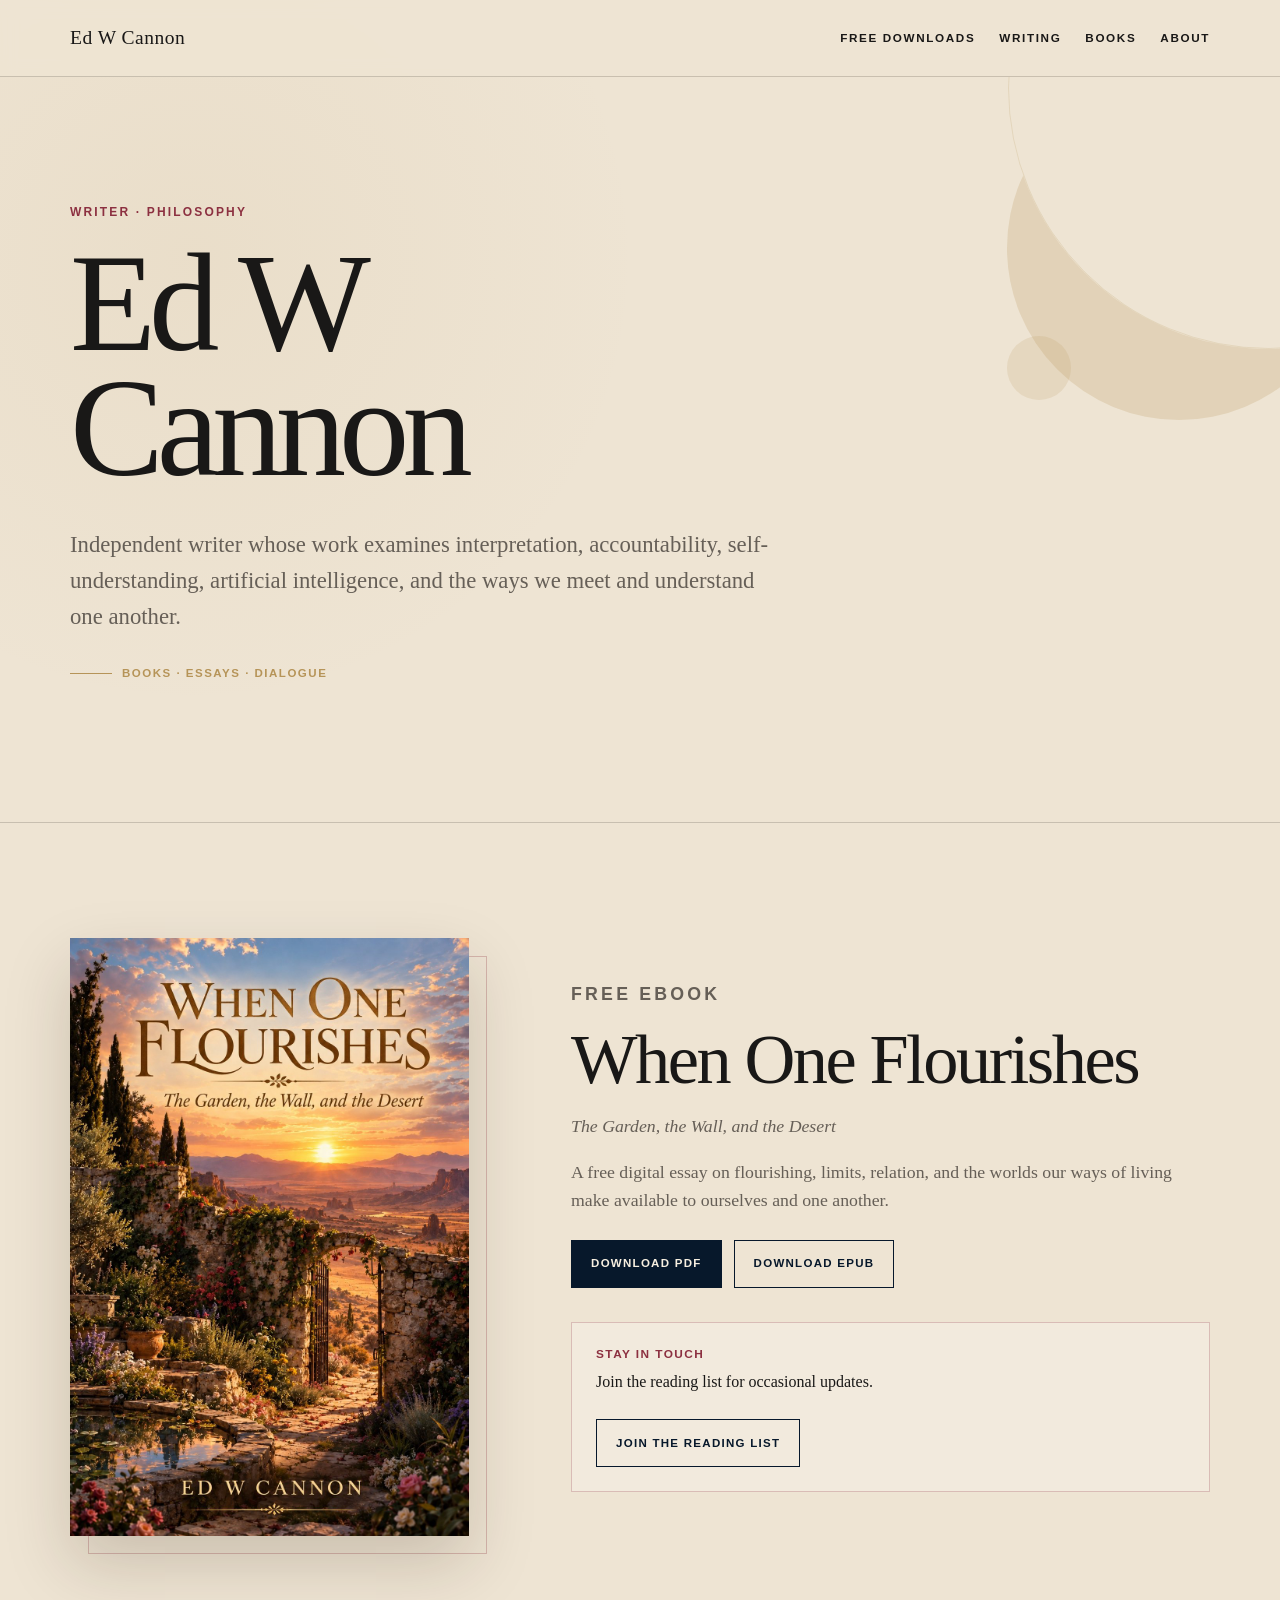
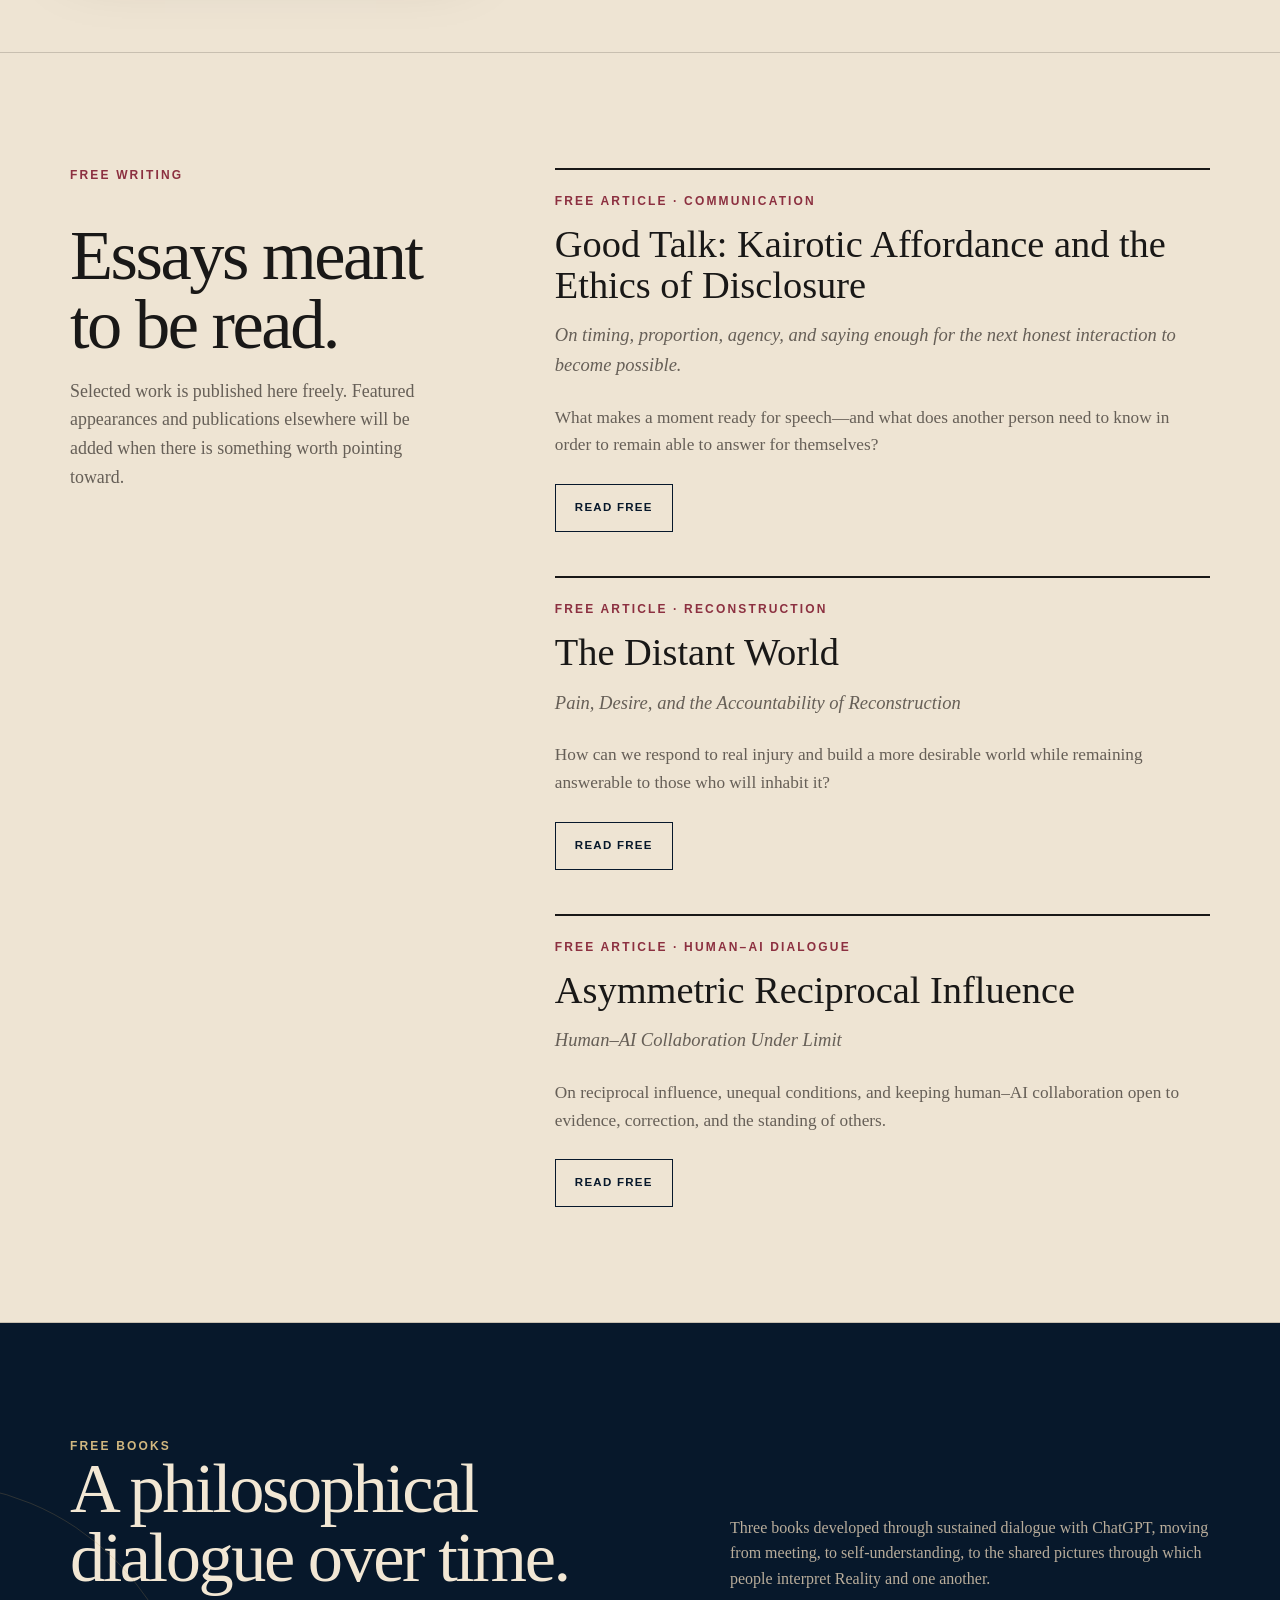
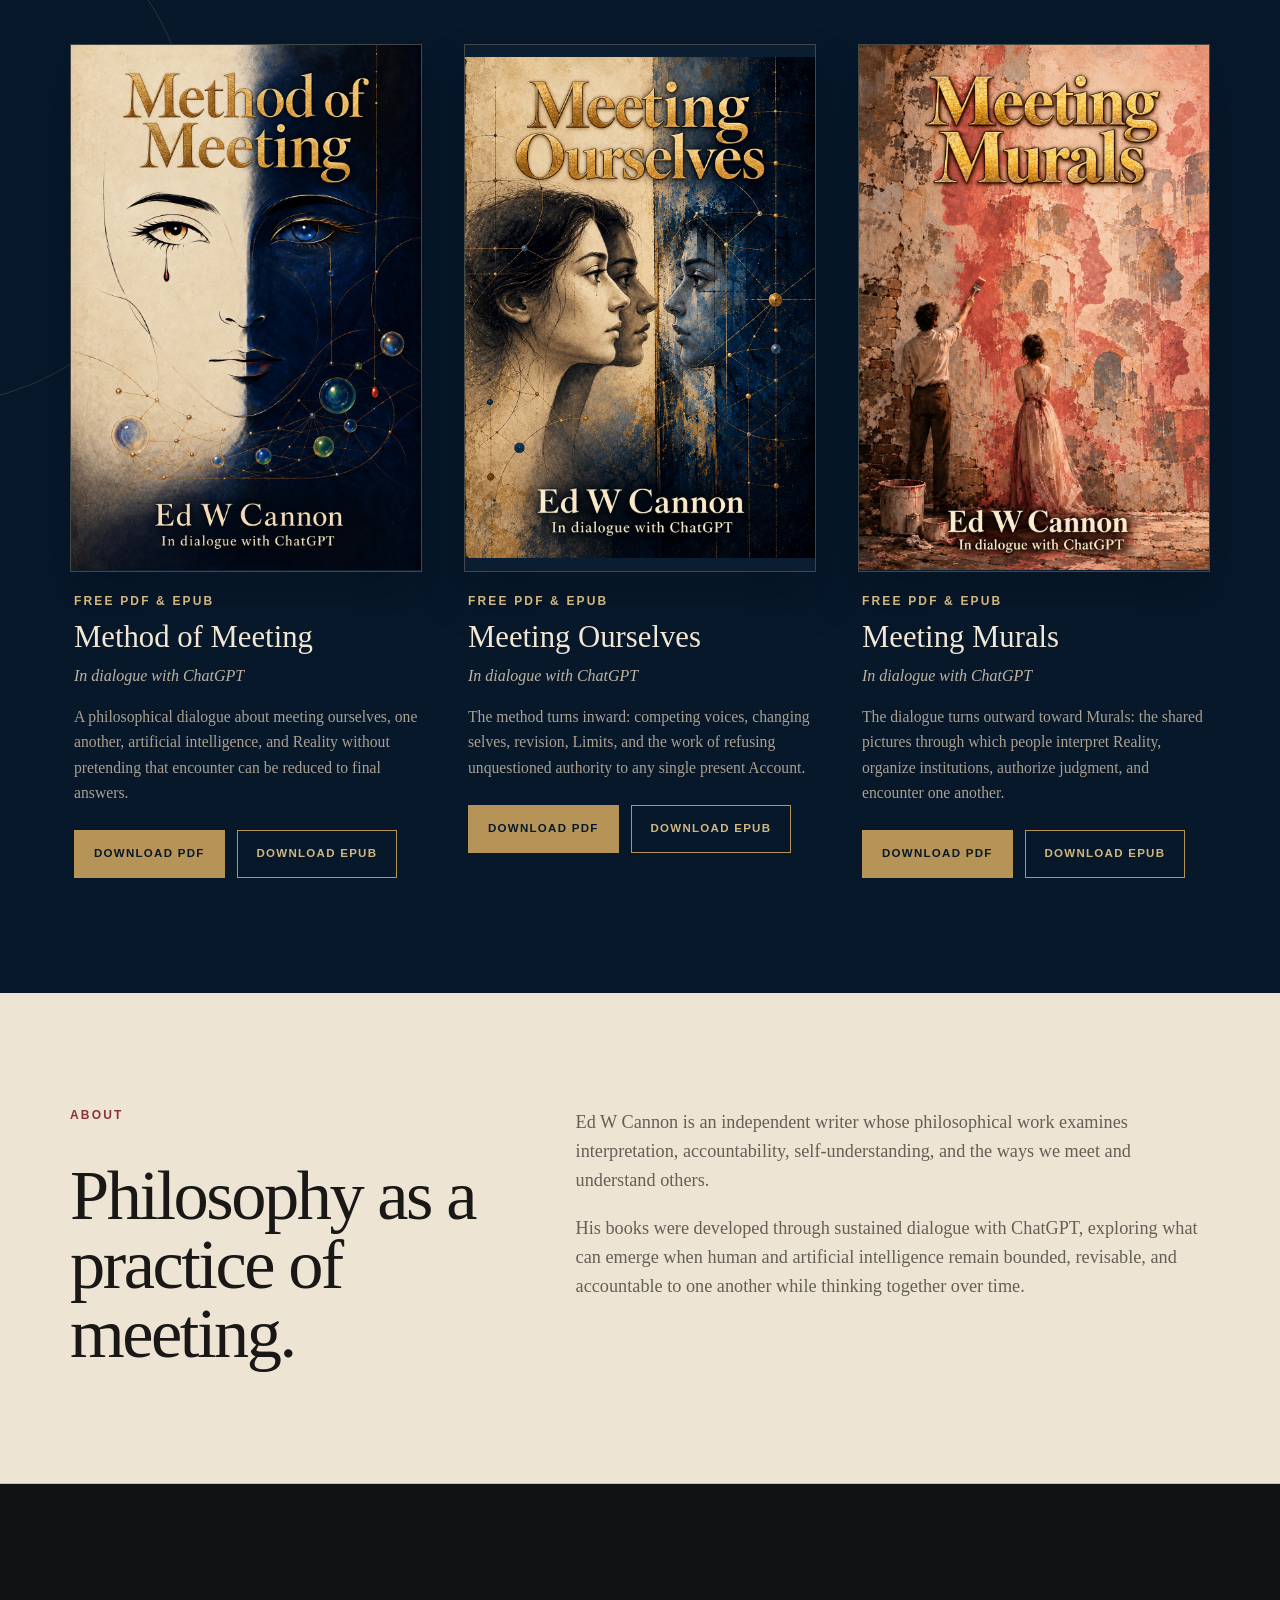
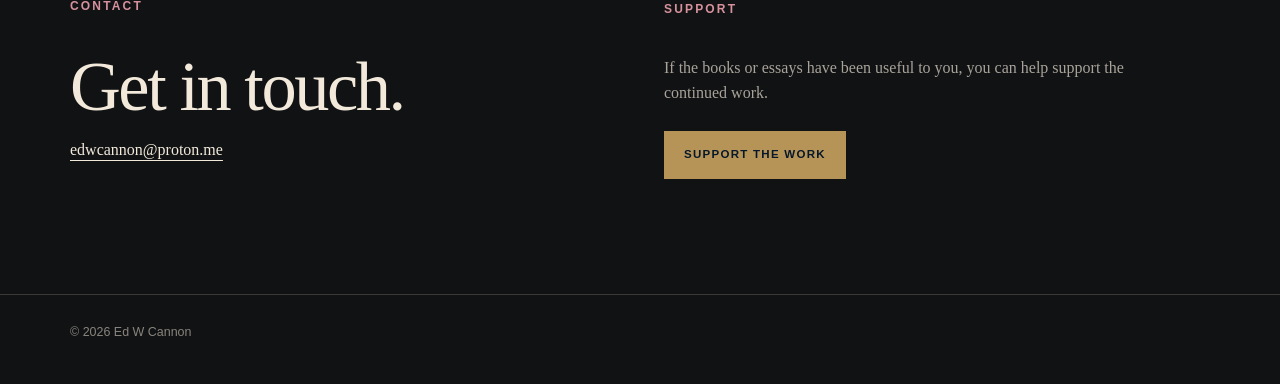
==== index.html @ a4617eec "Publish free books, updated covers, and two new articles Add free PDF and EPUB downloads for When On" ====
<!DOCTYPE html>

<html lang="en">
<head>
<meta charset="utf-8"/>
<meta content="width=device-width, initial-scale=1" name="viewport"/>
<title>Ed W Cannon — Books, Essays &amp; Philosophy</title>
<meta content="Books, essays, and philosophical work by Ed W Cannon." name="description"/>
<link href="favicon.svg" rel="icon" type="image/svg+xml"/>
<link href="styles.css" rel="stylesheet"/>
<script src="site-config.js"></script>
</head>
<body>
<header class="site-header">
<nav class="wrap nav">
<a class="brand" href="#top">Ed W Cannon</a>
<div class="nav-links">
<a href="#free-ebook">Free Downloads</a>
<a href="#writing">Writing</a>
<a href="#books">Books</a>
<a href="#about">About</a>
</div>
</nav>
</header>
<main id="top">
<section class="hero">
<div class="wrap">
<p class="eyebrow">Writer · Philosophy</p>
<h1>Ed W<br/>Cannon</h1>
<p class="hero-copy">
        Independent writer whose work examines interpretation, accountability,
        self-understanding, artificial intelligence, and the ways we meet and
        understand one another.
      </p>
<div class="hero-mark">Books · Essays · Dialogue</div>
</div>
</section>
<section class="free-book" id="free-ebook">
<div class="wrap free-grid">
<div class="cover-frame">
<img alt="Cover of When One Flourishes: The Garden, the Wall, and the Desert by Ed W Cannon" src="when-one-flourishes.jpg"/>
</div>
<div class="free-copy">
<p class="section-label">Free Ebook</p>
<h2>When One Flourishes</h2>
<p><em>The Garden, the Wall, and the Desert</em></p>
<p>
          A free digital essay on flourishing, limits, relation, and the worlds
          our ways of living make available to ourselves and one another.
        </p>
<div class="button-row"><a class="btn" download="" href="When_One_Flourishes_Ed_W_Cannon.pdf">Download PDF</a><a class="btn secondary" download="" href="When_One_Flourishes_Ed_W_Cannon.epub">Download EPUB</a></div><div class="signup-box"><strong>Stay in touch</strong><span id="kit-status">Join the reading list for occasional updates.</span><div class="button-row"><a class="btn secondary" data-config-link="" hidden="" href="#" id="kit-link">Join the Reading List</a></div></div>
</div>
</div>
</section>
<section class="writing" id="writing">
<div class="wrap writing-grid">
<div>
<p class="section-label">Free Writing</p>
<h2>Essays meant to be read.</h2>
<p class="deck">
          Selected work is published here freely. Featured appearances and
          publications elsewhere will be added when there is something worth
          pointing toward.
        </p>
</div>
<div class="article-list"><article class="article-card">
<p class="meta">Free Article · Communication</p>
<h3>Good Talk: Kairotic Affordance and the Ethics of Disclosure</h3>
<p class="subtitle">
          On timing, proportion, agency, and saying enough for the next honest
          interaction to become possible.
        </p>
<p class="summary">
          What makes a moment ready for speech—and what does another person need
          to know in order to remain able to answer for themselves?
        </p>
<div class="button-row">
<a class="btn secondary" href="good-talk.html">Read Free</a>
</div>
</article><article class="article-card"><p class="meta">Free Article · Reconstruction</p><h3>The Distant World</h3><p class="subtitle">Pain, Desire, and the Accountability of Reconstruction</p><p class="summary">How can we respond to real injury and build a more desirable world while remaining answerable to those who will inhabit it?</p><div class="button-row"><a class="btn secondary" href="the-distant-world.html">Read Free</a></div></article><article class="article-card"><p class="meta">Free Article · Human–AI Dialogue</p><h3>Asymmetric Reciprocal Influence</h3><p class="subtitle">Human–AI Collaboration Under Limit</p><p class="summary">On reciprocal influence, unequal conditions, and keeping human–AI collaboration open to evidence, correction, and the standing of others.</p><div class="button-row"><a class="btn secondary" href="asymmetric-reciprocal-influence.html">Read Free</a></div></article></div>
</div>
</section>
<section class="books" id="books">
<div class="wrap">
<div class="books-intro">
<div>
<p class="section-label">Free Books</p>
<h2>A philosophical dialogue over time.</h2>
</div>
<p>
          Three books developed through sustained dialogue with ChatGPT,
          moving from meeting, to self-understanding, to the shared pictures
          through which people interpret Reality and one another.
        </p>
</div>
<div class="book-grid">
<article class="book">
<div class="book-cover">
<img alt="Cover of Method of Meeting by Ed W Cannon, in dialogue with ChatGPT" src="book-1.jpg"/>
</div>
<div class="book-body">
<p class="meta">Free PDF &amp; EPUB</p>
<h3>Method of Meeting</h3>
<p class="subtitle">In dialogue with ChatGPT</p>
<p class="desc">
              A philosophical dialogue about meeting ourselves, one another,
              artificial intelligence, and Reality without pretending that
              encounter can be reduced to final answers.
            </p>
<div class="button-row"><a class="btn" download="" href="Method_of_Meeting_Ed_W_Cannon.pdf">Download PDF</a><a class="btn secondary" download="" href="Method_of_Meeting_Ed_W_Cannon.epub">Download EPUB</a></div></div>
</article>
<article class="book">
<div class="book-cover">
<img alt="Cover of Meeting Ourselves by Ed W Cannon, in dialogue with ChatGPT" src="book-2.jpg"/>
</div>
<div class="book-body">
<p class="meta">Free PDF &amp; EPUB</p>
<h3>Meeting Ourselves</h3>
<p class="subtitle">In dialogue with ChatGPT</p>
<p class="desc">
              The method turns inward: competing voices, changing selves,
              revision, Limits, and the work of refusing unquestioned authority
              to any single present Account.
            </p>
<div class="button-row"><a class="btn" download="" href="Meeting_Ourselves_Ed_W_Cannon.pdf">Download PDF</a><a class="btn secondary" download="" href="Meeting_Ourselves_Ed_W_Cannon.epub">Download EPUB</a></div></div>
</article>
<article class="book">
<div class="book-cover">
<img alt="Cover of Meeting Murals by Ed W Cannon, in dialogue with ChatGPT" src="book-3.jpg"/>
</div>
<div class="book-body">
<p class="meta">Free PDF &amp; EPUB</p>
<h3>Meeting Murals</h3>
<p class="subtitle">In dialogue with ChatGPT</p>
<p class="desc">
              The dialogue turns outward toward Murals: the shared pictures
              through which people interpret Reality, organize institutions,
              authorize judgment, and encounter one another.
            </p>
<div class="button-row"><a class="btn" download="" href="Meeting_Murals_Ed_W_Cannon.pdf">Download PDF</a><a class="btn secondary" download="" href="Meeting_Murals_Ed_W_Cannon.epub">Download EPUB</a></div></div>
</article>
</div>
</div>
</section>
<section class="about" id="about">
<div class="wrap about-grid">
<div>
<p class="section-label">About</p>
<h2>Philosophy as a practice of meeting.</h2>
</div>
<div class="about-copy">
<p>
          Ed W Cannon is an independent writer whose philosophical work
          examines interpretation, accountability, self-understanding, and the
          ways we meet and understand others.
        </p>
<p>
          His books were developed through sustained dialogue with ChatGPT,
          exploring what can emerge when human and artificial intelligence
          remain bounded, revisable, and accountable to one another while
          thinking together over time.
        </p>
</div>
</div>
</section>
<section class="contact" id="contact">
<div class="wrap contact-grid">
<div>
<p class="section-label">Contact</p>
<h2>Get in touch.</h2>
<p><a href="mailto:edwcannon@proton.me">edwcannon@proton.me</a></p>
</div>
<div>
<p class="section-label">Support</p>
<p class="support-copy">
          If the books or essays have been useful to you, you can help support
          the continued work.
        </p>
<div class="button-row">
<a class="btn gold" data-config-link="" hidden="" href="#" id="kofi-link">Support the Work</a>
</div>
</div>
</div>
</section>
</main>
<footer class="site-footer">
<div class="wrap">© 2026 Ed W Cannon</div>
</footer>
<script>
(function () {
  const cfg = window.SITE_CONFIG || {};
  const links = [
    ["kit-link", cfg.kitSignup],
    ["kofi-link", cfg.kofi]
  ];

  links.forEach(([id, url]) => {
    const el = document.getElementById(id);
    if (!el) return;
    if (url) {
      el.href = url;
      el.hidden = false;
      if (/^https?:/.test(url)) {
        el.target = "_blank";
        el.rel = "noopener noreferrer";
      }
    }
  });

  if (!cfg.kitSignup) {
    const status = document.getElementById("kit-status");
    if (status) status.textContent =
      "Reading-list signup is unavailable. The free downloads above remain available.";
  }
})();
</script>
</body>
</html>
---- styles.css ----
:root {
  --paper: #eee4d3;
  --paper-deep: #e4d7c2;
  --ink: #191817;
  --muted: #665f57;
  --navy: #07182b;
  --navy-soft: #0d243d;
  --gold: #b69458;
  --gold-soft: #d1b77f;
  --crimson: #8c3040;
  --sage: #6d7966;
  --line: rgba(31, 26, 21, .18);
  --sans: "Avenir Next", Avenir, "Helvetica Neue", Arial, sans-serif;
  --serif: "Iowan Old Style", "Palatino Linotype", "Book Antiqua", Palatino, Georgia, serif;
}

* { box-sizing: border-box; }
html { scroll-behavior: smooth; }
body {
  margin: 0;
  color: var(--ink);
  background:
    radial-gradient(circle at 15% 5%, rgba(182,148,88,.08), transparent 28rem),
    var(--paper);
  font-family: var(--serif);
  line-height: 1.6;
}
img { display: block; max-width: 100%; }
a { color: inherit; }
button, input { font: inherit; }
.wrap { width: min(1140px, calc(100% - 42px)); margin: 0 auto; }

.site-header {
  position: relative;
  z-index: 5;
  border-bottom: 1px solid var(--line);
  background: rgba(238,228,211,.94);
  backdrop-filter: blur(8px);
}
.nav {
  min-height: 76px;
  display: flex;
  align-items: center;
  justify-content: space-between;
  gap: 28px;
}
.brand {
  text-decoration: none;
  font-size: 1.22rem;
  letter-spacing: .025em;
}
.nav-links {
  display: flex;
  flex-wrap: wrap;
  gap: 24px;
  font: 650 .73rem/1 var(--sans);
  letter-spacing: .14em;
  text-transform: uppercase;
}
.nav-links a { text-decoration: none; }
.nav-links a:hover { color: var(--crimson); }

.hero {
  position: relative;
  overflow: hidden;
  padding: clamp(78px, 10vw, 136px) 0 clamp(82px, 11vw, 145px);
  border-bottom: 1px solid var(--line);
}
.hero::before,
.books::before {
  content: "";
  position: absolute;
  width: 520px;
  height: 520px;
  border: 1px solid rgba(182,148,88,.19);
  border-radius: 50%;
  right: -250px;
  top: -250px;
  box-shadow:
    -90px 160px 0 -89px rgba(182,148,88,.22),
    -230px 280px 0 -229px rgba(182,148,88,.17);
  pointer-events: none;
}
.eyebrow, .section-label, .meta {
  margin: 0;
  font: 700 .75rem/1.25 var(--sans);
  letter-spacing: .18em;
  text-transform: uppercase;
}
.eyebrow, .section-label { color: var(--crimson); }
.hero h1 {
  max-width: 850px;
  margin: 20px 0 0;
  font-size: clamp(4.4rem, 11vw, 8.8rem);
  font-weight: 400;
  line-height: .89;
  letter-spacing: -.05em;
}
.hero-copy {
  max-width: 700px;
  margin: 36px 0 0;
  color: var(--muted);
  font-size: clamp(1.13rem, 2.1vw, 1.42rem);
}
.hero-mark {
  display: inline-flex;
  align-items: center;
  gap: 10px;
  margin-top: 32px;
  color: var(--gold);
  font: 600 .72rem/1 var(--sans);
  letter-spacing: .13em;
  text-transform: uppercase;
}
.hero-mark::before {
  content: "";
  width: 42px;
  height: 1px;
  background: currentColor;
}

section { position: relative; padding: clamp(74px, 9vw, 116px) 0; }
.section-label { margin-bottom: 38px; }
h2 {
  margin: 0;
  font-size: clamp(2.55rem, 5.5vw, 4.7rem);
  line-height: .98;
  font-weight: 400;
  letter-spacing: -.035em;
}
h3 {
  margin: 0;
  font-size: clamp(1.75rem, 3vw, 2.5rem);
  line-height: 1.06;
  font-weight: 400;
}
.deck {
  margin: 18px 0 0;
  max-width: 680px;
  color: var(--muted);
  font-size: 1.12rem;
}
.small { font: .85rem/1.55 var(--sans); color: var(--muted); }

.free-book {
  overflow: hidden;
  border-bottom: 1px solid var(--line);
}
.free-grid {
  display: grid;
  grid-template-columns: minmax(260px, .78fr) 1.25fr;
  gap: clamp(48px, 8vw, 105px);
  align-items: center;
}
.cover-frame {
  position: relative;
  max-width: 440px;
}
.cover-frame::after {
  content: "";
  position: absolute;
  inset: 18px -18px -18px 18px;
  border: 1px solid rgba(140,48,64,.27);
  z-index: -1;
}
.cover-frame img {
  width: 100%;
  box-shadow: 0 28px 62px rgba(42,25,10,.18);
}
.free-copy .section-label { margin-bottom: 20px; }
.free-copy h2 { max-width: 660px; }
.free-copy p {
  max-width: 630px;
  color: var(--muted);
  font-size: 1.11rem;
}
.signup-box {
  margin-top: 34px;
  padding: 24px;
  border: 1px solid rgba(140,48,64,.25);
  background: rgba(255,255,255,.22);
}
.signup-box strong {
  display: block;
  margin-bottom: 8px;
  font: 700 .74rem/1.2 var(--sans);
  letter-spacing: .12em;
  text-transform: uppercase;
  color: var(--crimson);
}
.button-row { display: flex; flex-wrap: wrap; gap: 12px; margin-top: 25px; }
.btn {
  display: inline-flex;
  justify-content: center;
  align-items: center;
  min-height: 48px;
  padding: 0 19px;
  border: 1px solid var(--navy);
  border-radius: 0;
  text-decoration: none;
  background: var(--navy);
  color: #f7efe0;
  font: 700 .72rem/1 var(--sans);
  letter-spacing: .11em;
  text-transform: uppercase;
}
.btn:hover { background: var(--navy-soft); }
.btn.secondary { background: transparent; color: var(--navy); }
.btn.gold { border-color: var(--gold); background: var(--gold); color: var(--navy); }
[data-config-link][hidden] { display: none !important; }

.writing {
  border-bottom: 1px solid var(--line);
}
.writing-grid {
  display: grid;
  grid-template-columns: .74fr 1.26fr;
  gap: clamp(48px, 8vw, 100px);
  align-items: start;
}
.article-card {
  border-top: 2px solid var(--ink);
  padding-top: 24px;
}
.article-card .meta { color: var(--crimson); margin-bottom: 15px; }
.article-card .subtitle {
  margin: 15px 0 0;
  font-size: 1.16rem;
  font-style: italic;
  color: var(--muted);
}
.article-card .summary {
  margin: 24px 0 0;
  color: var(--muted);
  font-size: 1.08rem;
}

.books {
  overflow: hidden;
  background: var(--navy);
  color: #f2e7d4;
}
.books::before {
  right: auto;
  left: -330px;
  top: 160px;
  border-color: rgba(182,148,88,.22);
}
.books .section-label { color: var(--gold-soft); }
.books-intro {
  display: flex;
  justify-content: space-between;
  align-items: end;
  gap: 36px;
  margin-bottom: 52px;
}
.books-intro p {
  max-width: 480px;
  margin: 0;
  color: #b9ad9b;
}
.book-grid {
  display: grid;
  grid-template-columns: repeat(3, 1fr);
  gap: clamp(24px, 3.4vw, 42px);
}
.book {
  position: relative;
}
.book-cover {
  aspect-ratio: 2/3;
  overflow: hidden;
  border: 1px solid rgba(209,183,127,.28);
  background: #0b1d31;
  box-shadow: 0 24px 45px rgba(0,0,0,.2);
}
.book-cover img {
  width: 100%;
  height: 100%;
  object-fit: cover;
}
.book-body { padding: 22px 4px 0; }
.book-body .meta { color: var(--gold-soft); margin-bottom: 12px; }
.book-body h3 { font-size: clamp(1.45rem, 2.4vw, 2.15rem); }
.book-body .subtitle { margin: 10px 0 0; color: #bfb2a0; font-style: italic; }
.book-body .desc { color: #aaa090; font-size: .98rem; }
.books .btn { border-color: var(--gold); background: var(--gold); color: var(--navy); }
.books .btn.secondary { background: transparent; color: var(--gold-soft); }

.about { border-bottom: 1px solid var(--line); }
.about-grid {
  display: grid;
  grid-template-columns: .78fr 1.22fr;
  gap: clamp(48px, 8vw, 100px);
}
.about-copy {
  color: var(--muted);
  font-size: 1.14rem;
}
.about-copy p:first-child { margin-top: 0; }

.contact {
  background: #111214;
  color: #f2e9db;
}
.contact .section-label { color: #d7929e; }
.contact-grid {
  display: grid;
  grid-template-columns: 1fr 1fr;
  gap: 48px;
  align-items: end;
}
.contact a { color: inherit; text-underline-offset: 5px; }
.contact .support-copy { color: #a9a39a; max-width: 470px; }

.site-footer {
  background: #111214;
  color: #89847d;
  border-top: 1px solid #3a3938;
  padding: 28px 0 42px;
  font: .78rem/1.5 var(--sans);
}

/* ARTICLE */
.article-shell {
  padding: clamp(68px, 9vw, 118px) 0;
}
.article-header {
  width: min(900px, 100%);
  margin: 0 auto;
  padding-bottom: 55px;
  border-bottom: 1px solid var(--line);
}
.article-header .meta { color: var(--crimson); }
.article-header h1 {
  margin: 18px 0 0;
  font-size: clamp(3rem, 8vw, 6.2rem);
  line-height: .94;
  font-weight: 400;
  letter-spacing: -.045em;
}
.article-header .subtitle {
  margin: 23px 0 0;
  color: var(--muted);
  font-size: clamp(1.15rem, 2.5vw, 1.5rem);
  font-style: italic;
}
.article-body {
  width: min(760px, 100%);
  margin: 64px auto 0;
  font-size: clamp(1.08rem, 2vw, 1.22rem);
  line-height: 1.78;
}
.article-body p { margin: 0 0 1.35em; }
.article-body h2 {
  margin: 2.2em 0 .75em;
  font-size: clamp(2rem, 4vw, 3rem);
  letter-spacing: -.025em;
}
.article-body blockquote {
  margin: 2em 0;
  padding: 0 0 0 24px;
  border-left: 2px solid var(--crimson);
  color: var(--muted);
  font-style: italic;
}
.article-end {
  width: min(760px, 100%);
  margin: 68px auto 0;
  padding: 32px 0 0;
  border-top: 1px solid var(--line);
}
.back-link {
  text-decoration: none;
  font: 700 .72rem/1 var(--sans);
  letter-spacing: .12em;
  text-transform: uppercase;
  color: var(--crimson);
}

@media (max-width: 820px) {
  .nav {
    align-items: flex-start;
    flex-direction: column;
    padding: 21px 0;
  }
  .nav-links {
    width: 100%;
    justify-content: space-between;
    gap: 10px;
    font-size: .66rem;
  }
  .free-grid, .writing-grid, .about-grid, .contact-grid {
    grid-template-columns: 1fr;
  }
  .cover-frame { max-width: 370px; margin: 0 auto; }
  .book-grid { grid-template-columns: 1fr; gap: 58px; }
  .book { width: min(410px, 100%); margin: 0 auto; }
  .books-intro { align-items: flex-start; flex-direction: column; }
}


/* Free downloads and the expanded reading list */
.article-list { display: grid; gap: 44px; min-width: 0; }
.book-cover img { object-fit: contain; }
.source-text p { white-space: pre-line; overflow-wrap: anywhere; }
.article-body h3 { margin-top: 2em; font-size: 1.5em; }
a:focus-visible { outline: 3px solid var(--crimson); outline-offset: 5px; }
.books a:focus-visible { outline-color: var(--gold-soft); }
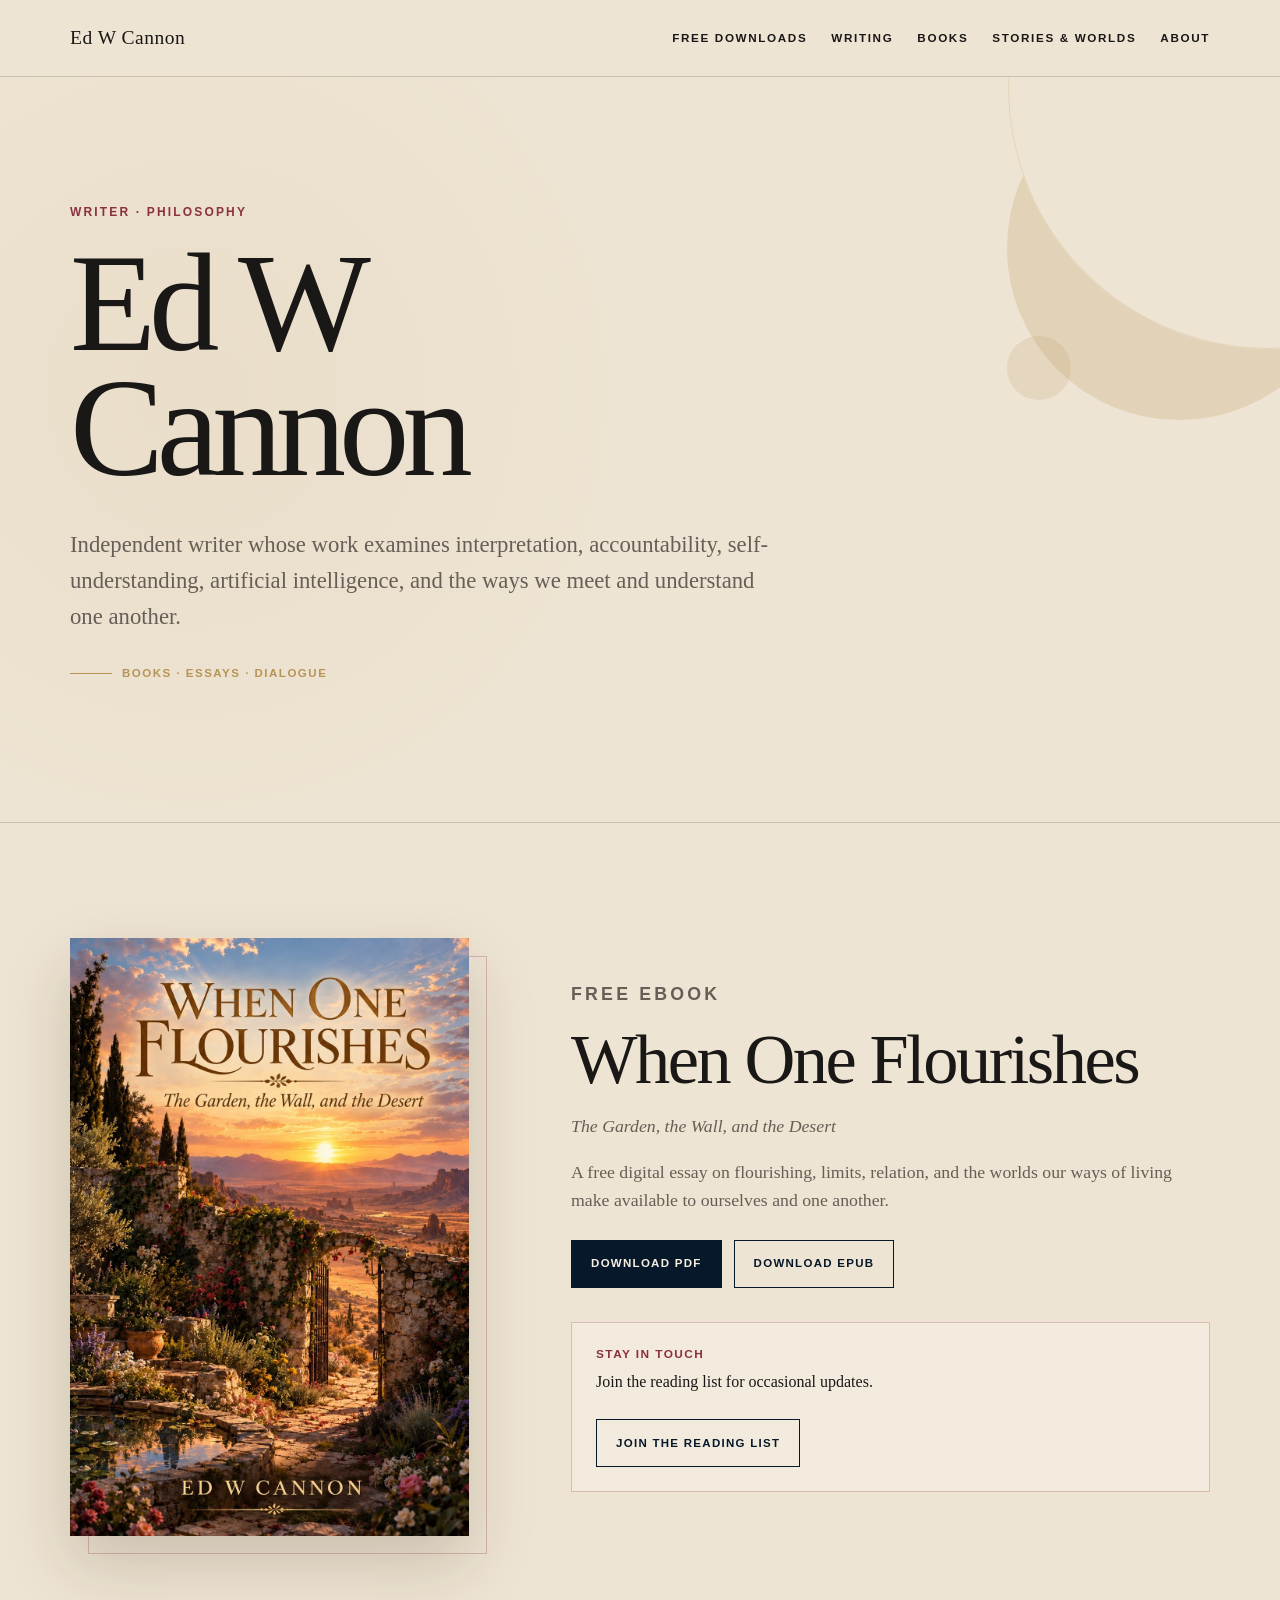
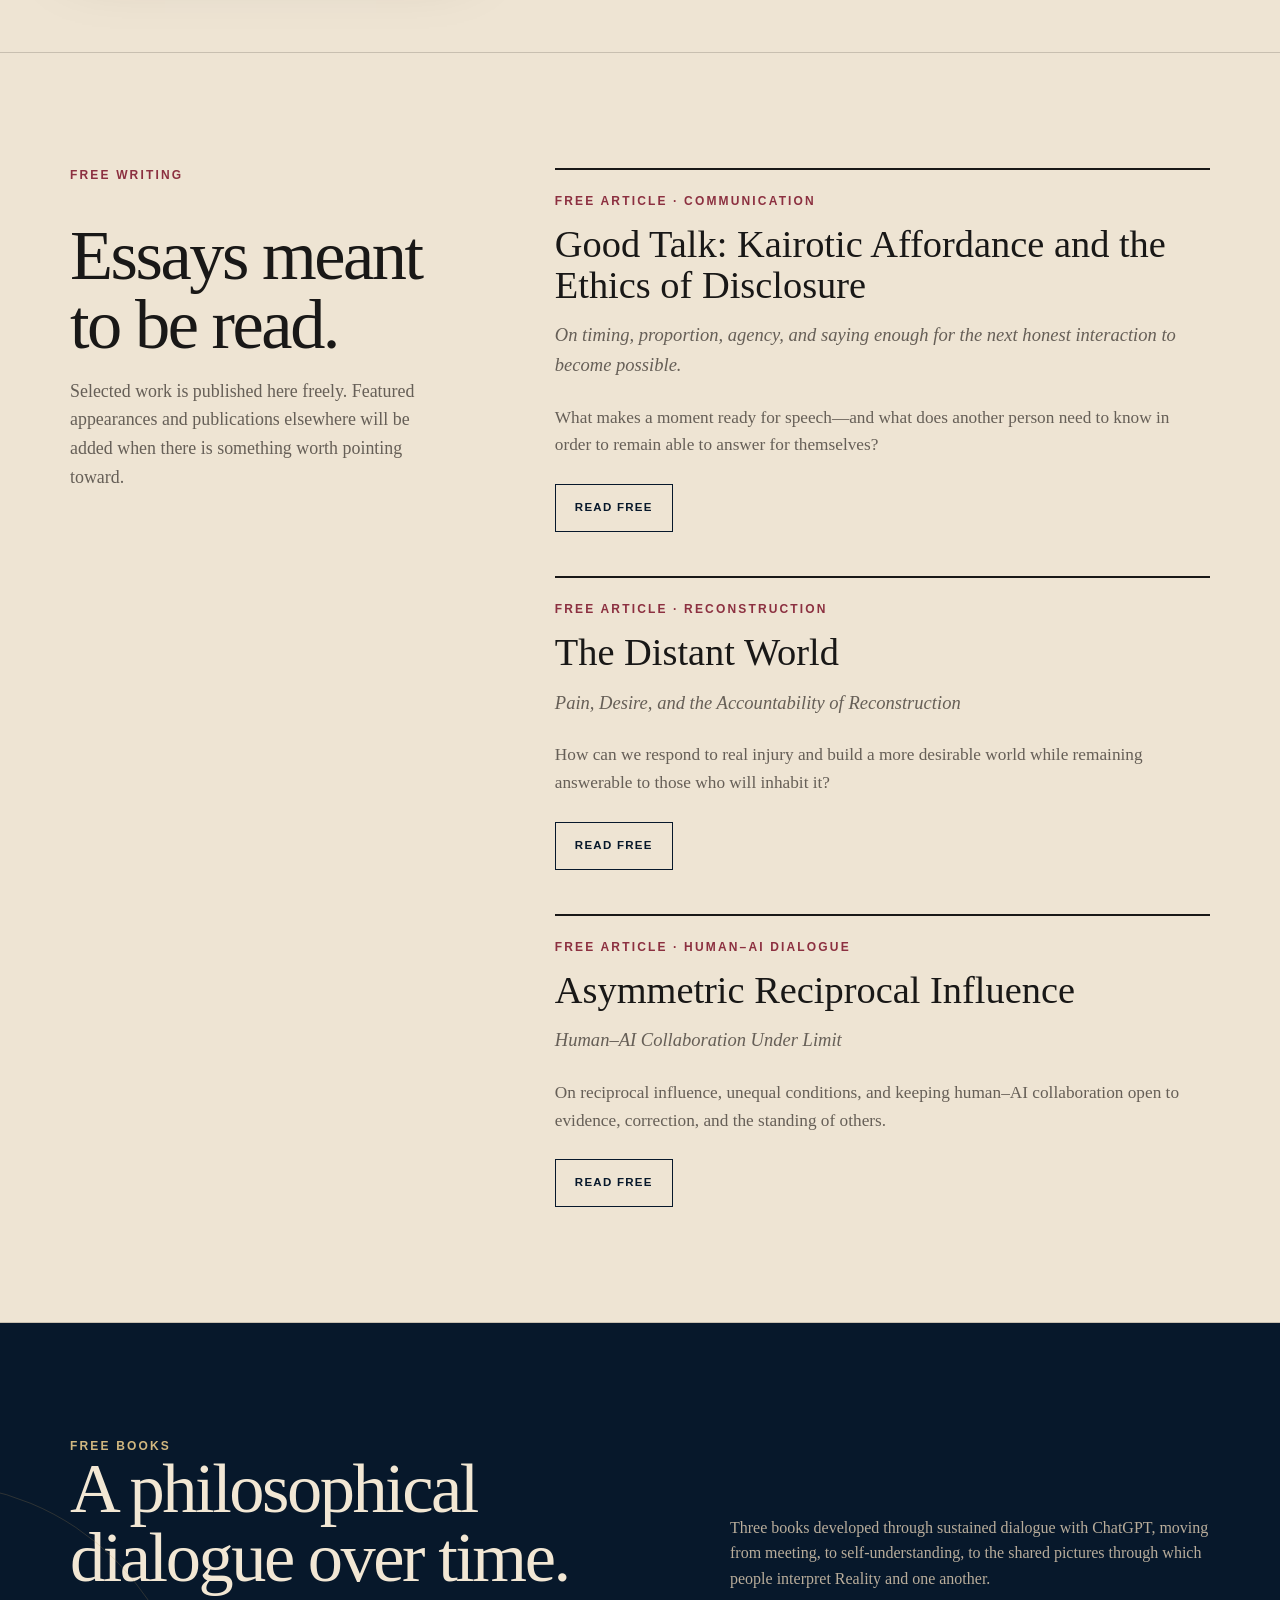
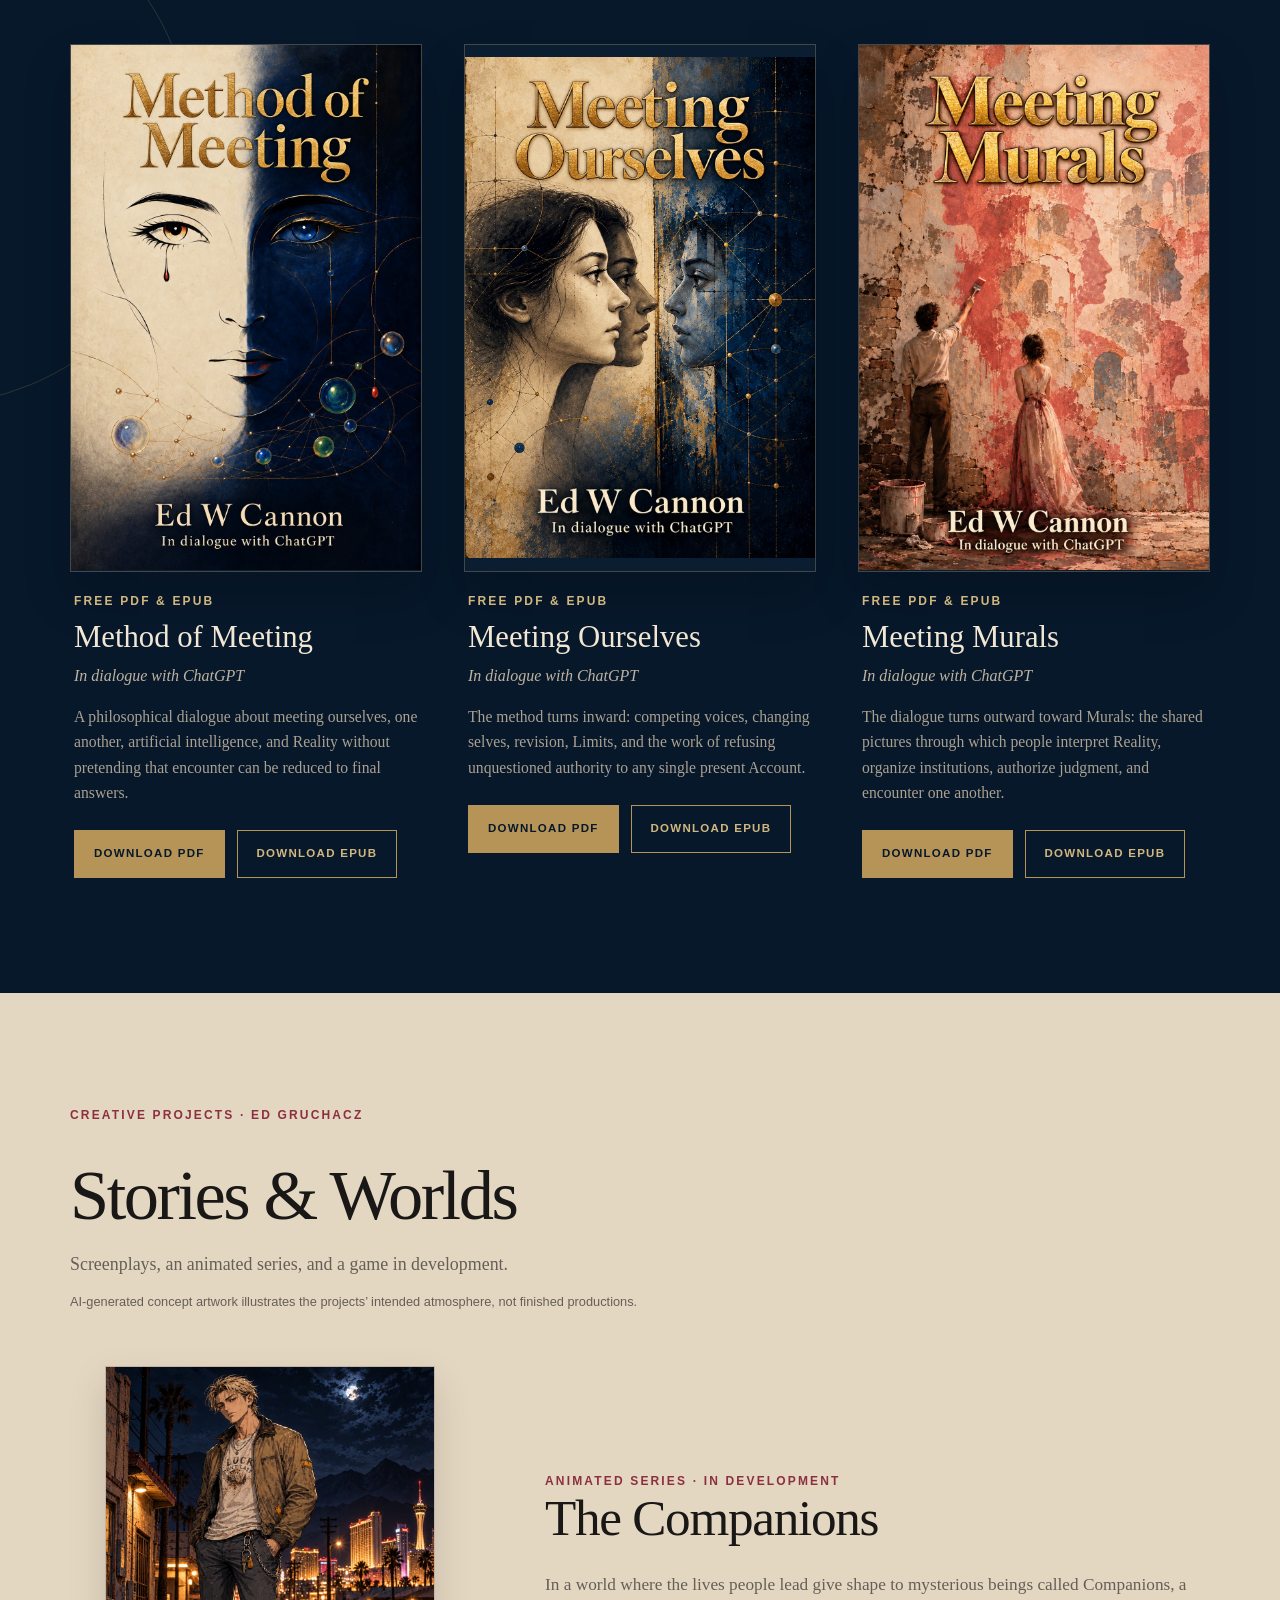
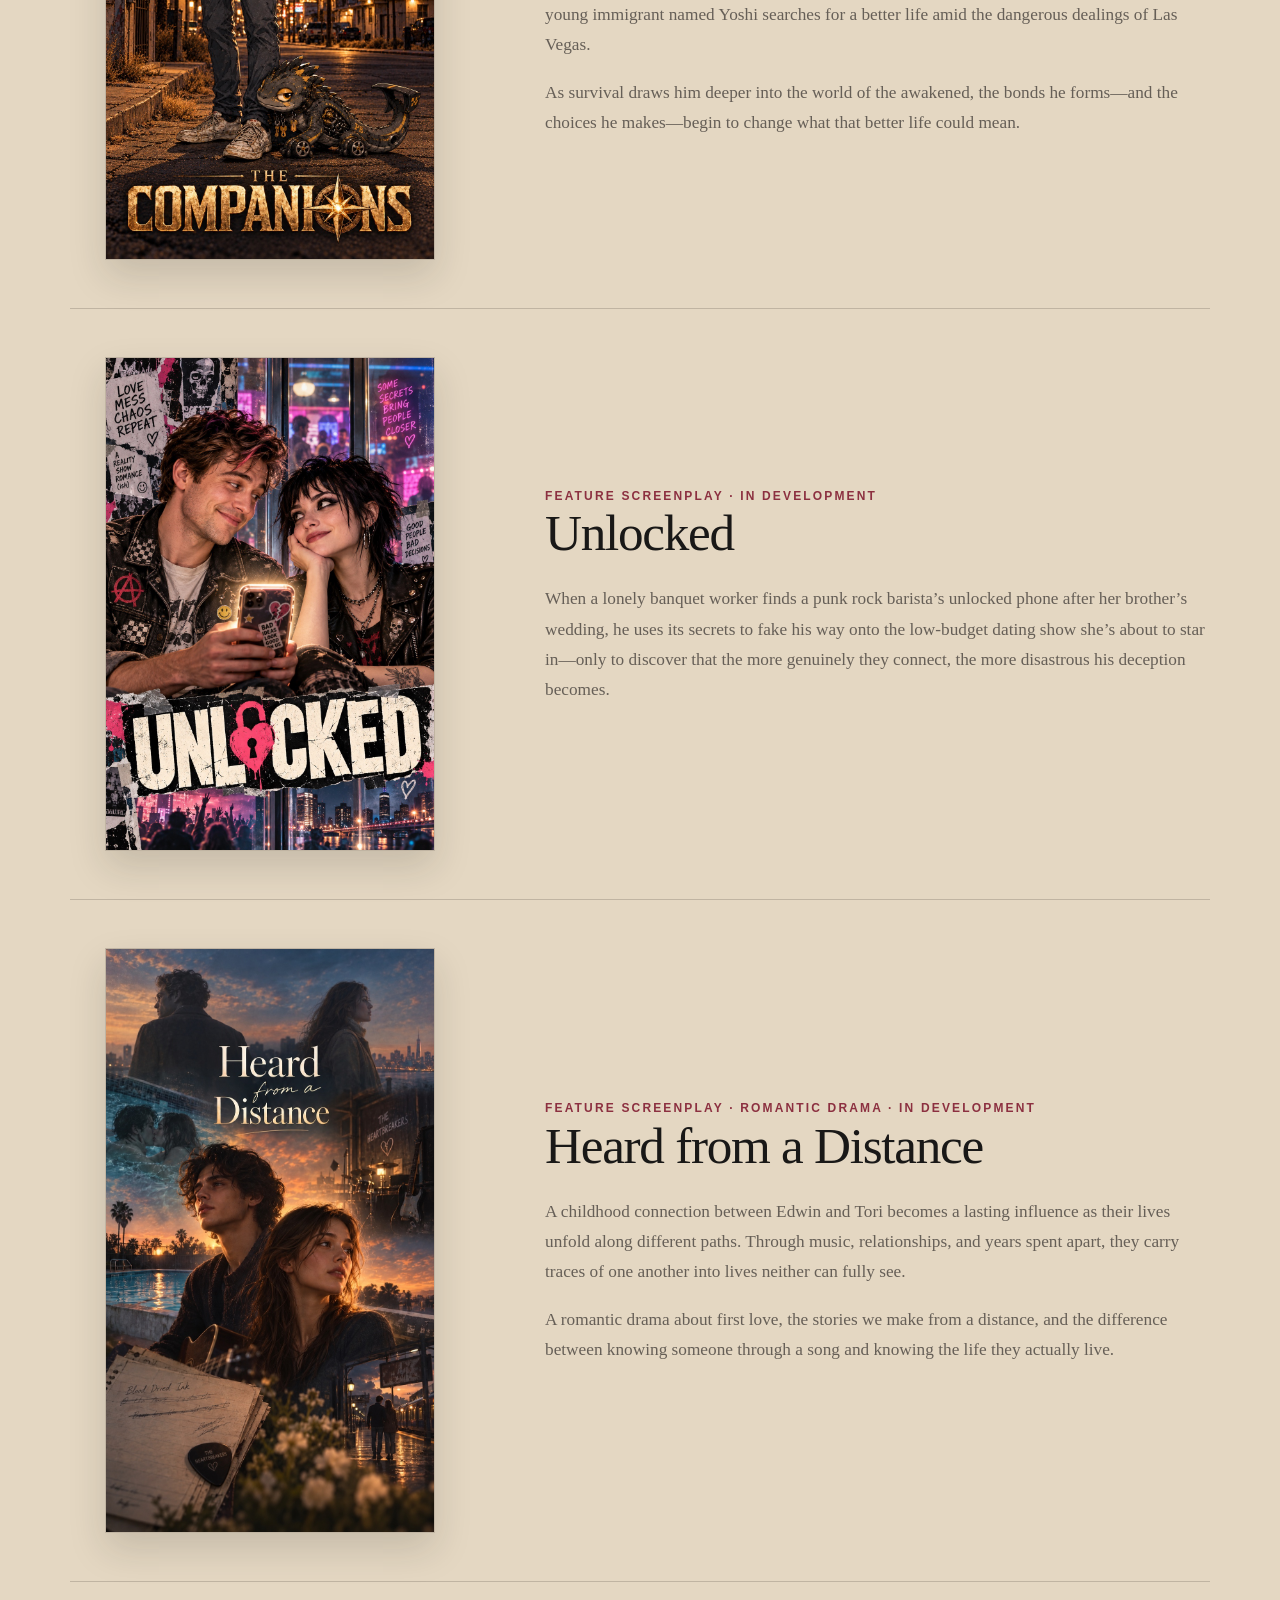
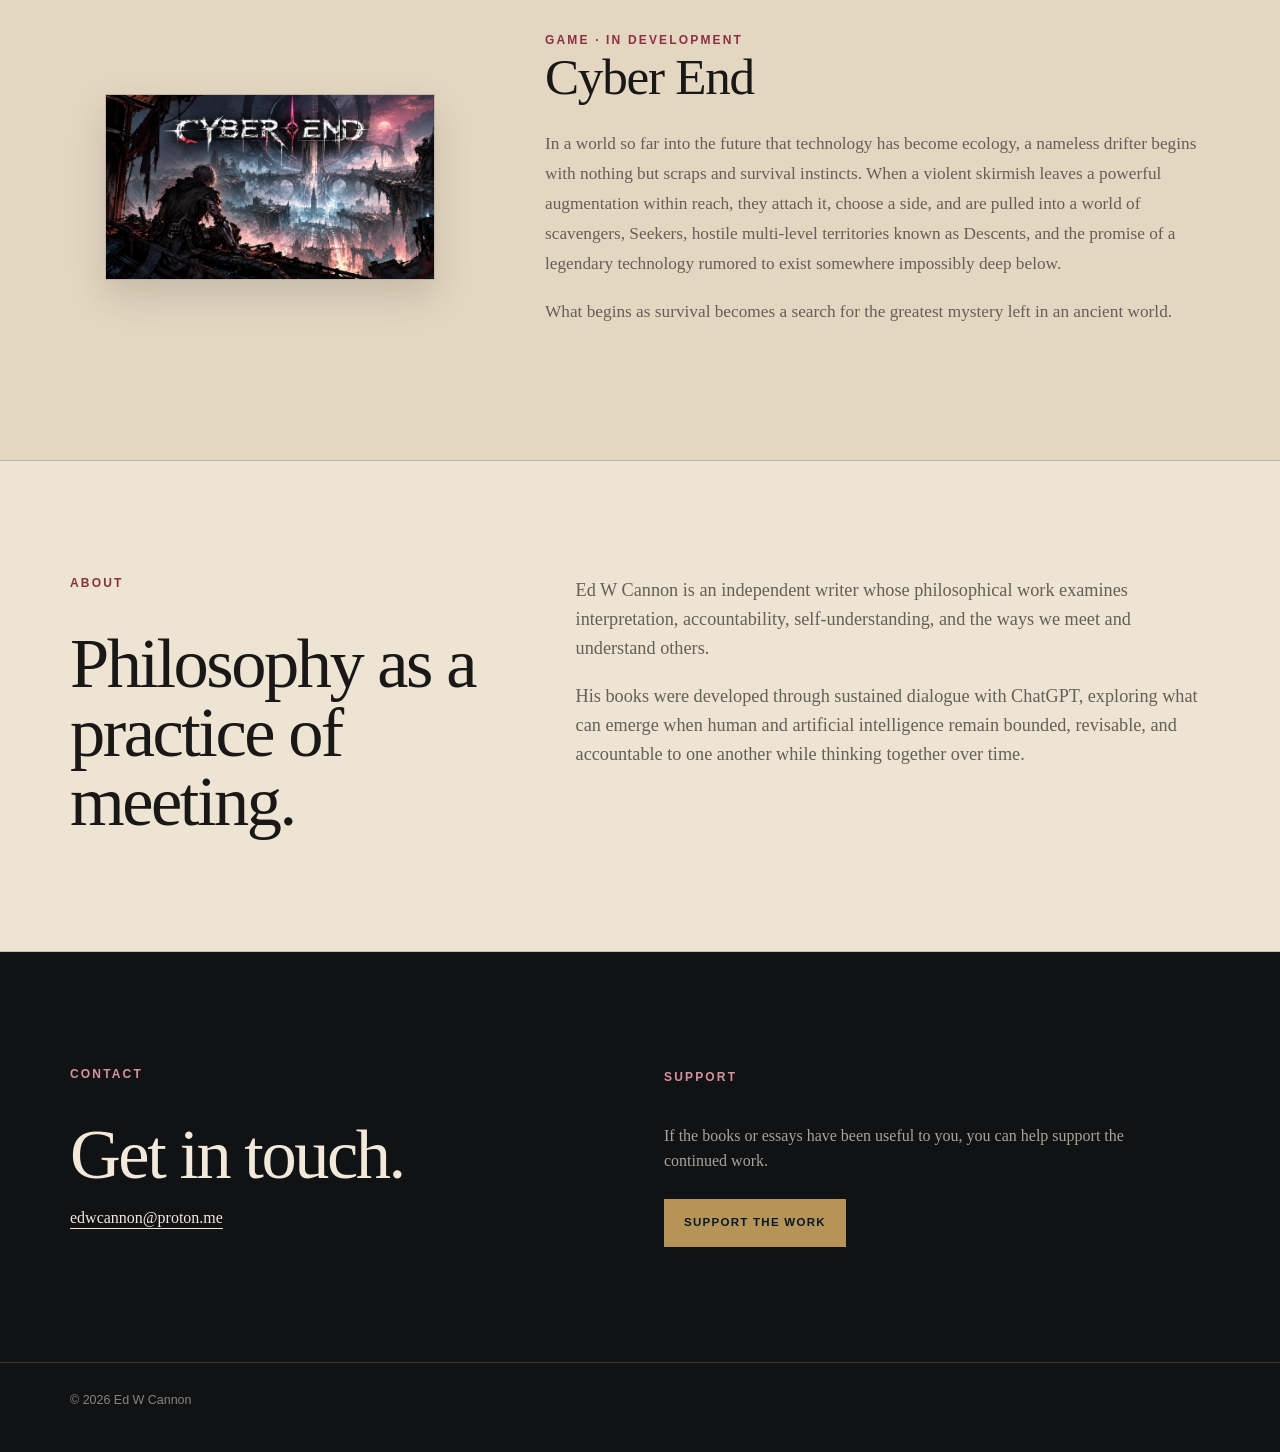
==== commit ecec7de3: "Add Stories & Worlds creative projects Publish approved blurbs and concept artwork for The Companion" ====
--- a/index.html
+++ b/index.html
@@ -4,10 +4,10 @@
 <head>
 <meta charset="utf-8"/>
 <meta content="width=device-width, initial-scale=1" name="viewport"/>
-<title>Ed W Cannon — Books, Essays &amp; Philosophy</title>
-<meta content="Books, essays, and philosophical work by Ed W Cannon." name="description"/>
+<title>Ed W Cannon — Books, Essays &amp; Creative Projects</title>
+<meta content="Free books and philosophical essays by Ed W Cannon, alongside stories and worlds in development by Ed Gruchacz." name="description"/>
 <link href="favicon.svg" rel="icon" type="image/svg+xml"/>
-<link href="styles.css" rel="stylesheet"/>
+<link href="styles.css?v=stories-20261012" rel="stylesheet"/>
 <script src="site-config.js"></script>
 </head>
 <body>
@@ -18,6 +18,7 @@
 <a href="#free-ebook">Free Downloads</a>
 <a href="#writing">Writing</a>
 <a href="#books">Books</a>
+<a href="#stories">Stories &amp; Worlds</a>
 <a href="#about">About</a>
 </div>
 </nav>
@@ -96,7 +97,7 @@
 <div class="book-grid">
 <article class="book">
 <div class="book-cover">
-<img alt="Cover of Method of Meeting by Ed W Cannon, in dialogue with ChatGPT" src="book-1.jpg"/>
+<img alt="Cover of Method of Meeting by Ed W Cannon, in dialogue with ChatGPT" src="book-1.jpg?v=65007795d4ff"/>
 </div>
 <div class="book-body">
 <p class="meta">Free PDF &amp; EPUB</p>
@@ -111,7 +112,7 @@
 </article>
 <article class="book">
 <div class="book-cover">
-<img alt="Cover of Meeting Ourselves by Ed W Cannon, in dialogue with ChatGPT" src="book-2.jpg"/>
+<img alt="Cover of Meeting Ourselves by Ed W Cannon, in dialogue with ChatGPT" src="book-2.jpg?v=9bd1588844f2"/>
 </div>
 <div class="book-body">
 <p class="meta">Free PDF &amp; EPUB</p>
@@ -126,7 +127,7 @@
 </article>
 <article class="book">
 <div class="book-cover">
-<img alt="Cover of Meeting Murals by Ed W Cannon, in dialogue with ChatGPT" src="book-3.jpg"/>
+<img alt="Cover of Meeting Murals by Ed W Cannon, in dialogue with ChatGPT" src="book-3.jpg?v=24cab6731f7b"/>
 </div>
 <div class="book-body">
 <p class="meta">Free PDF &amp; EPUB</p>
@@ -142,6 +143,7 @@
 </div>
 </div>
 </section>
+<section class="stories" id="stories" aria-labelledby="stories-title"><div class="wrap"><div class="stories-intro"><p class="section-label">Creative projects · Ed Gruchacz</p><h2 id="stories-title">Stories &amp; Worlds</h2><p class="deck">Screenplays, an animated series, and a game in development.</p><p class="concept-note">AI-generated concept artwork illustrates the projects’ intended atmosphere, not finished productions.</p></div><div class="story-projects"><article class="story-project"><figure class="story-art"><img src="the-companions-concept.jpg" width="1024" height="1536" loading="lazy" alt="The Companions — AI-generated concept artwork"></figure><div class="story-copy"><p class="meta">Animated series · In development</p><h3>The Companions</h3><p>In a world where the lives people lead give shape to mysterious beings called Companions, a young immigrant named Yoshi searches for a better life amid the dangerous dealings of Las Vegas.</p><p>As survival draws him deeper into the world of the awakened, the bonds he forms—and the choices he makes—begin to change what that better life could mean.</p></div></article><article class="story-project"><figure class="story-art"><img src="unlocked-concept.jpg" width="1024" height="1536" loading="lazy" alt="Unlocked — AI-generated concept artwork"></figure><div class="story-copy"><p class="meta">Feature screenplay · In development</p><h3>Unlocked</h3><p>When a lonely banquet worker finds a punk rock barista’s unlocked phone after her brother’s wedding, he uses its secrets to fake his way onto the low-budget dating show she’s about to star in—only to discover that the more genuinely they connect, the more disastrous his deception becomes.</p></div></article><article class="story-project"><figure class="story-art"><img src="heard-from-a-distance-concept.jpg" width="941" height="1672" loading="lazy" alt="Heard from a Distance — AI-generated concept artwork"></figure><div class="story-copy"><p class="meta">Feature screenplay · Romantic drama · In development</p><h3>Heard from a Distance</h3><p>A childhood connection between Edwin and Tori becomes a lasting influence as their lives unfold along different paths. Through music, relationships, and years spent apart, they carry traces of one another into lives neither can fully see.</p><p>A romantic drama about first love, the stories we make from a distance, and the difference between knowing someone through a song and knowing the life they actually live.</p></div></article><article class="story-project"><figure class="story-art"><img src="cyber-end-concept.jpg" width="1536" height="864" loading="lazy" alt="Cyber End — AI-generated concept artwork"></figure><div class="story-copy"><p class="meta">Game · In development</p><h3>Cyber End</h3><p>In a world so far into the future that technology has become ecology, a nameless drifter begins with nothing but scraps and survival instincts. When a violent skirmish leaves a powerful augmentation within reach, they attach it, choose a side, and are pulled into a world of scavengers, Seekers, hostile multi-level territories known as Descents, and the promise of a legendary technology rumored to exist somewhere impossibly deep below.</p><p>What begins as survival becomes a search for the greatest mystery left in an ancient world.</p></div></article></div></div></section>
 <section class="about" id="about">
 <div class="wrap about-grid">
 <div>
@@ -216,3 +218,4 @@
 </script>
 </body>
 </html>
+
--- a/styles.css
+++ b/styles.css
@@ -407,3 +407,26 @@
 .article-body h3 { margin-top: 2em; font-size: 1.5em; }
 a:focus-visible { outline: 3px solid var(--crimson); outline-offset: 5px; }
 .books a:focus-visible { outline-color: var(--gold-soft); }
+
+
+/* Stories & Worlds: concept projects, kept distinct from the free catalogue. */
+.stories { background: var(--paper-deep); border-bottom: 1px solid var(--line); }
+.stories-intro { max-width: 790px; margin-bottom: 54px; }
+.stories-intro h2 { margin-bottom: 20px; }
+.concept-note { color: var(--muted); font: .8rem/1.6 var(--sans); max-width: 620px; }
+.story-projects { display: grid; gap: 48px; }
+.story-project { display: grid; grid-template-columns: minmax(220px,.75fr) 1.25fr; align-items: center; gap: clamp(28px,6vw,76px); padding-bottom: 48px; border-bottom: 1px solid var(--line); }
+.story-project:last-child { border-bottom: 0; padding-bottom: 0; }
+.story-art { margin: 0; }
+.story-art img { display: block; width: 100%; height: auto; max-width: 330px; margin: 0 auto; border: 1px solid var(--line); box-shadow: 0 16px 35px rgba(25,24,23,.15); }
+.story-copy { min-width: 0; }
+.story-copy .meta { color: var(--crimson); line-height: 1.7; }
+.story-copy h3 { font-size: clamp(2rem,4vw,3.25rem); font-weight: 400; letter-spacing: -.025em; margin-bottom: 24px; }
+.story-copy > p:not(.meta) { color: var(--muted); font-size: 1.08rem; line-height: 1.75; }
+.nav-links { flex-wrap: wrap; }
+@media (max-width: 820px) {
+ .story-project { grid-template-columns: 1fr; gap: 28px; }
+ .story-art img { max-width: 410px; }
+ .story-copy h3 { margin-bottom: 18px; }
+ .nav-links { justify-content: flex-start; gap: 16px 22px; line-height: 1.6; }
+}
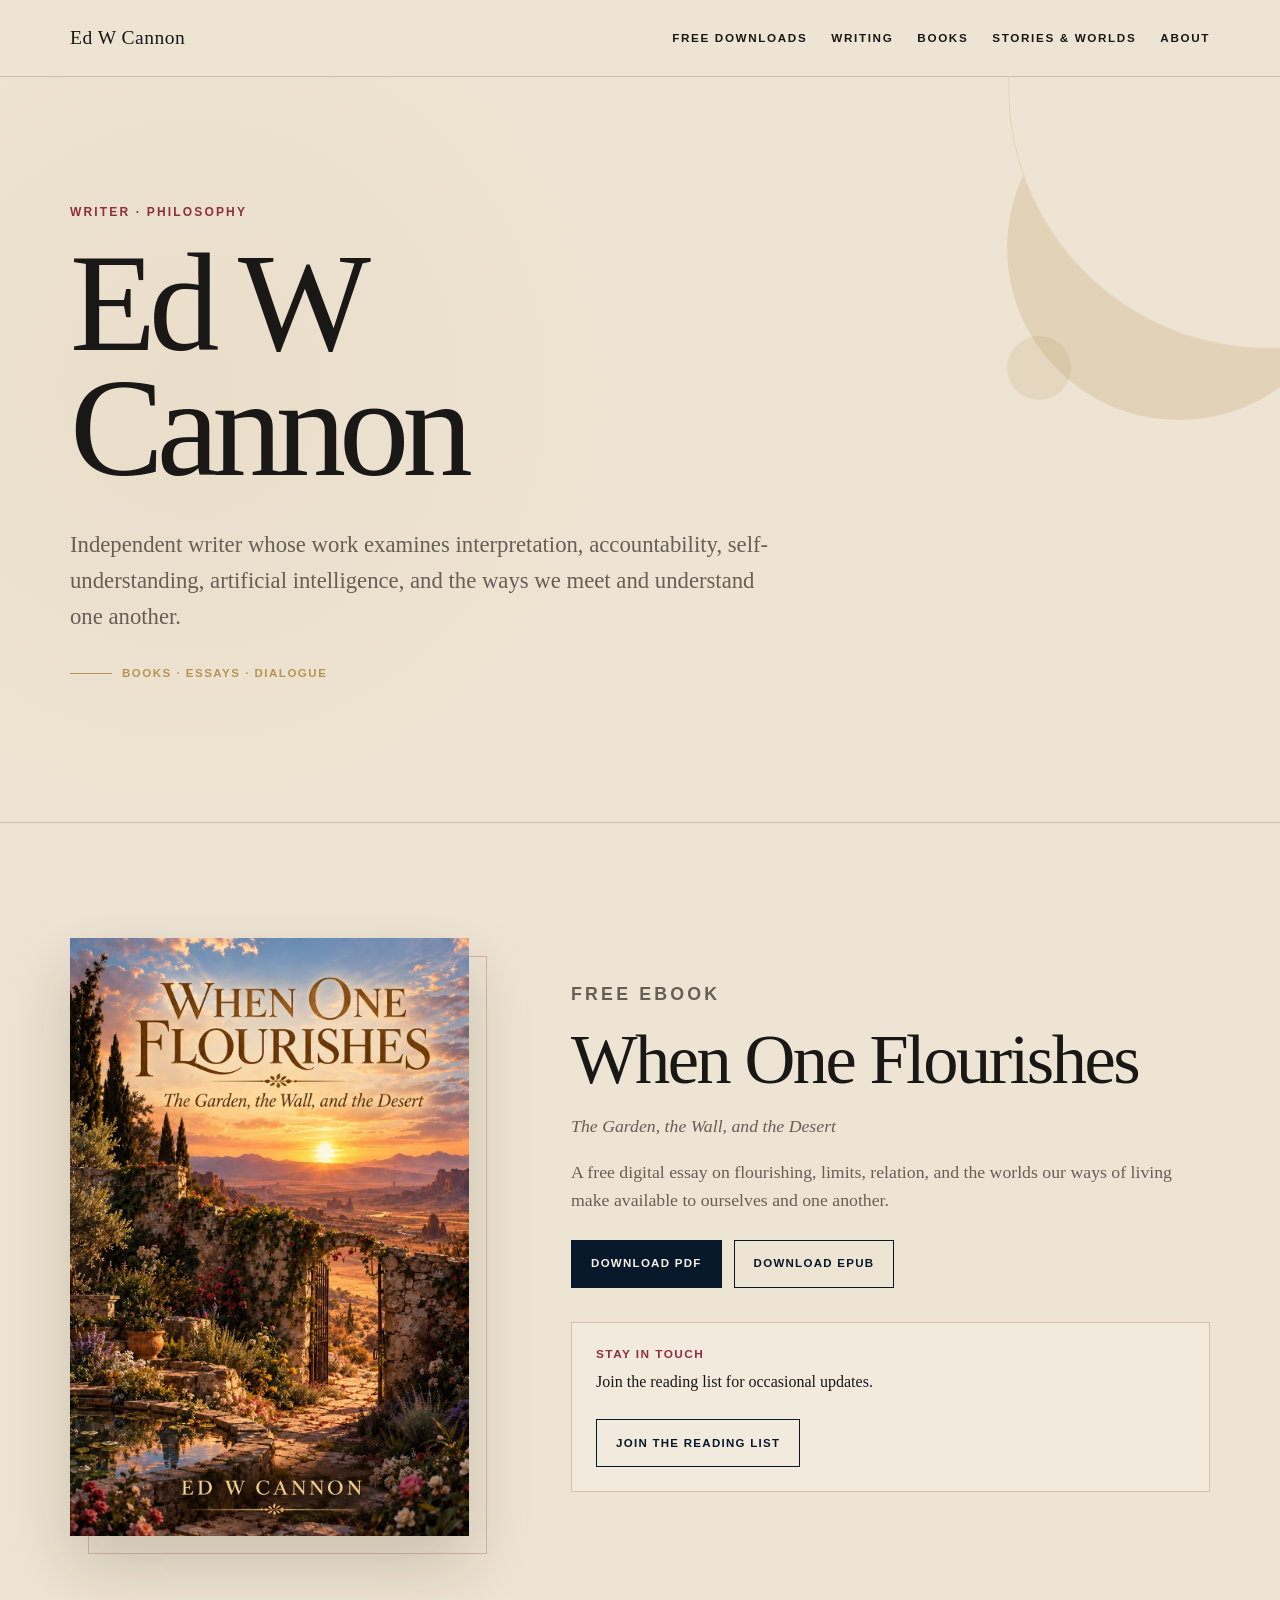
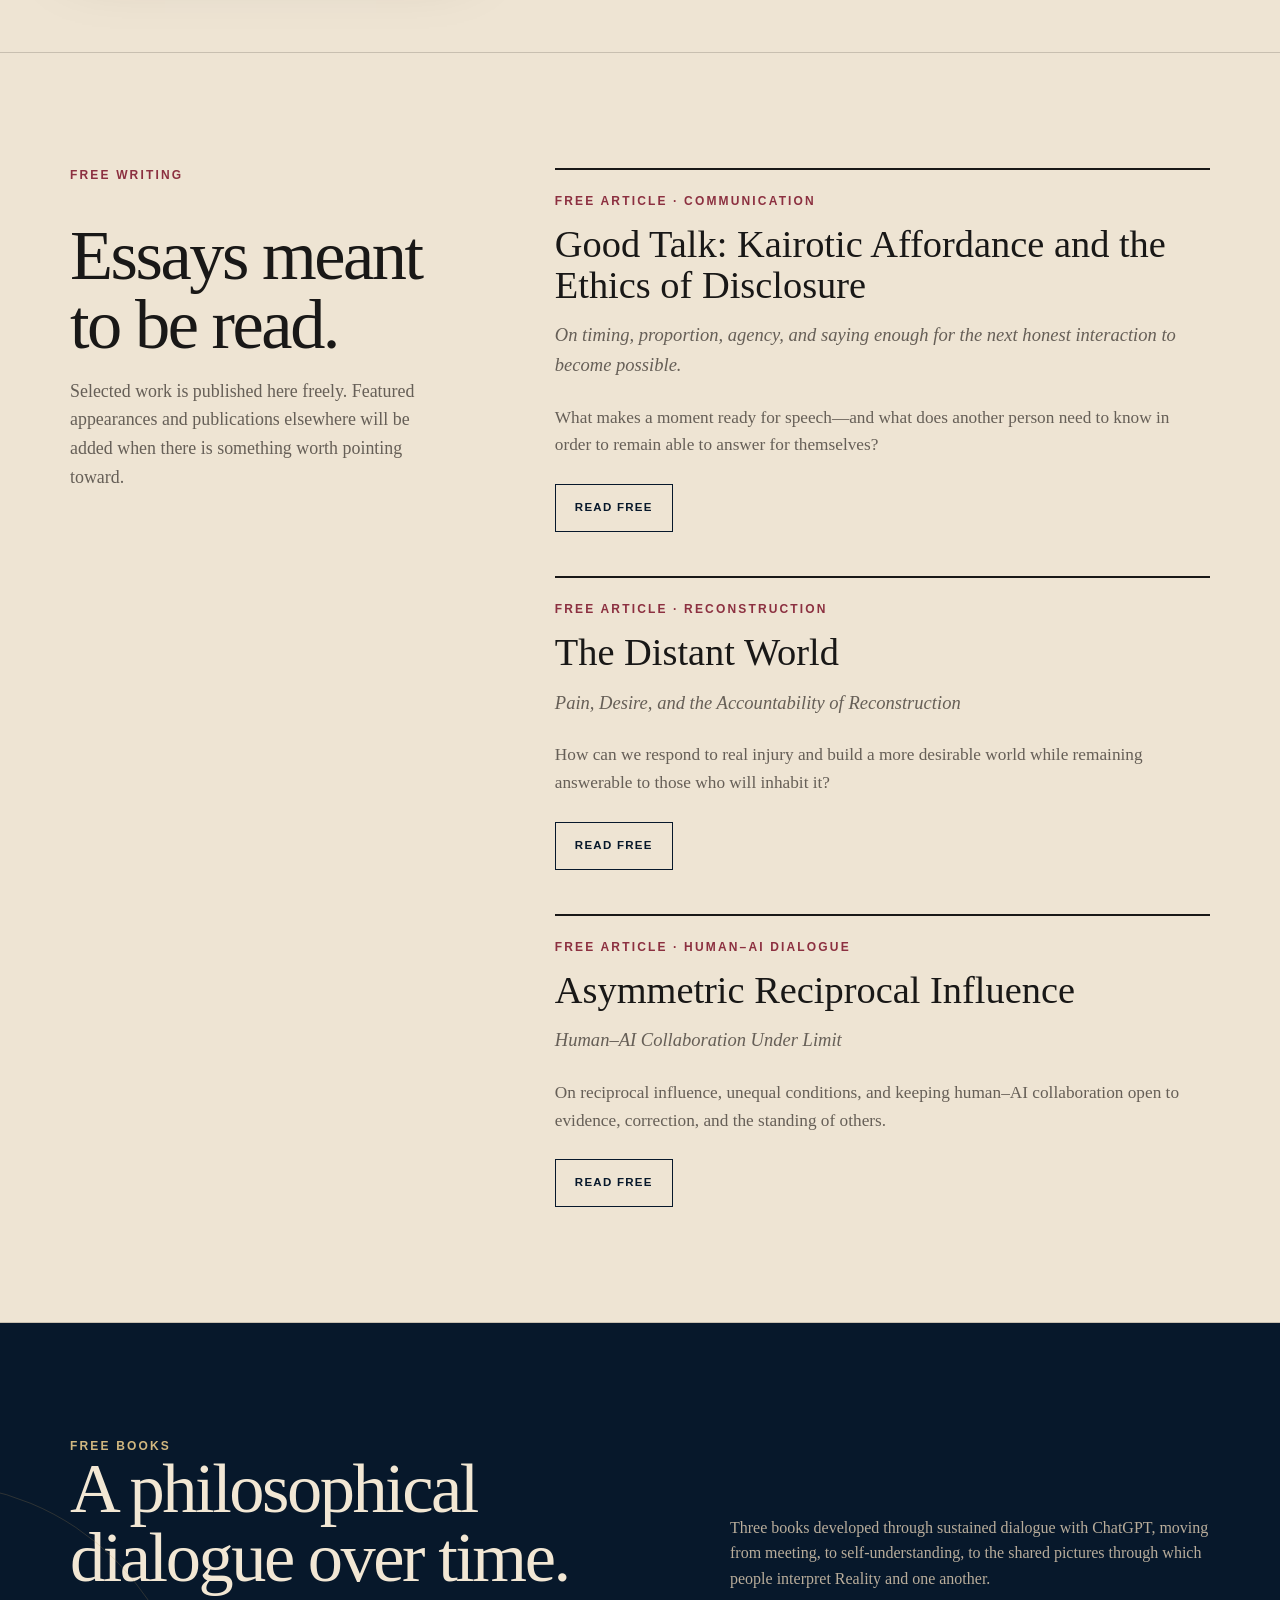
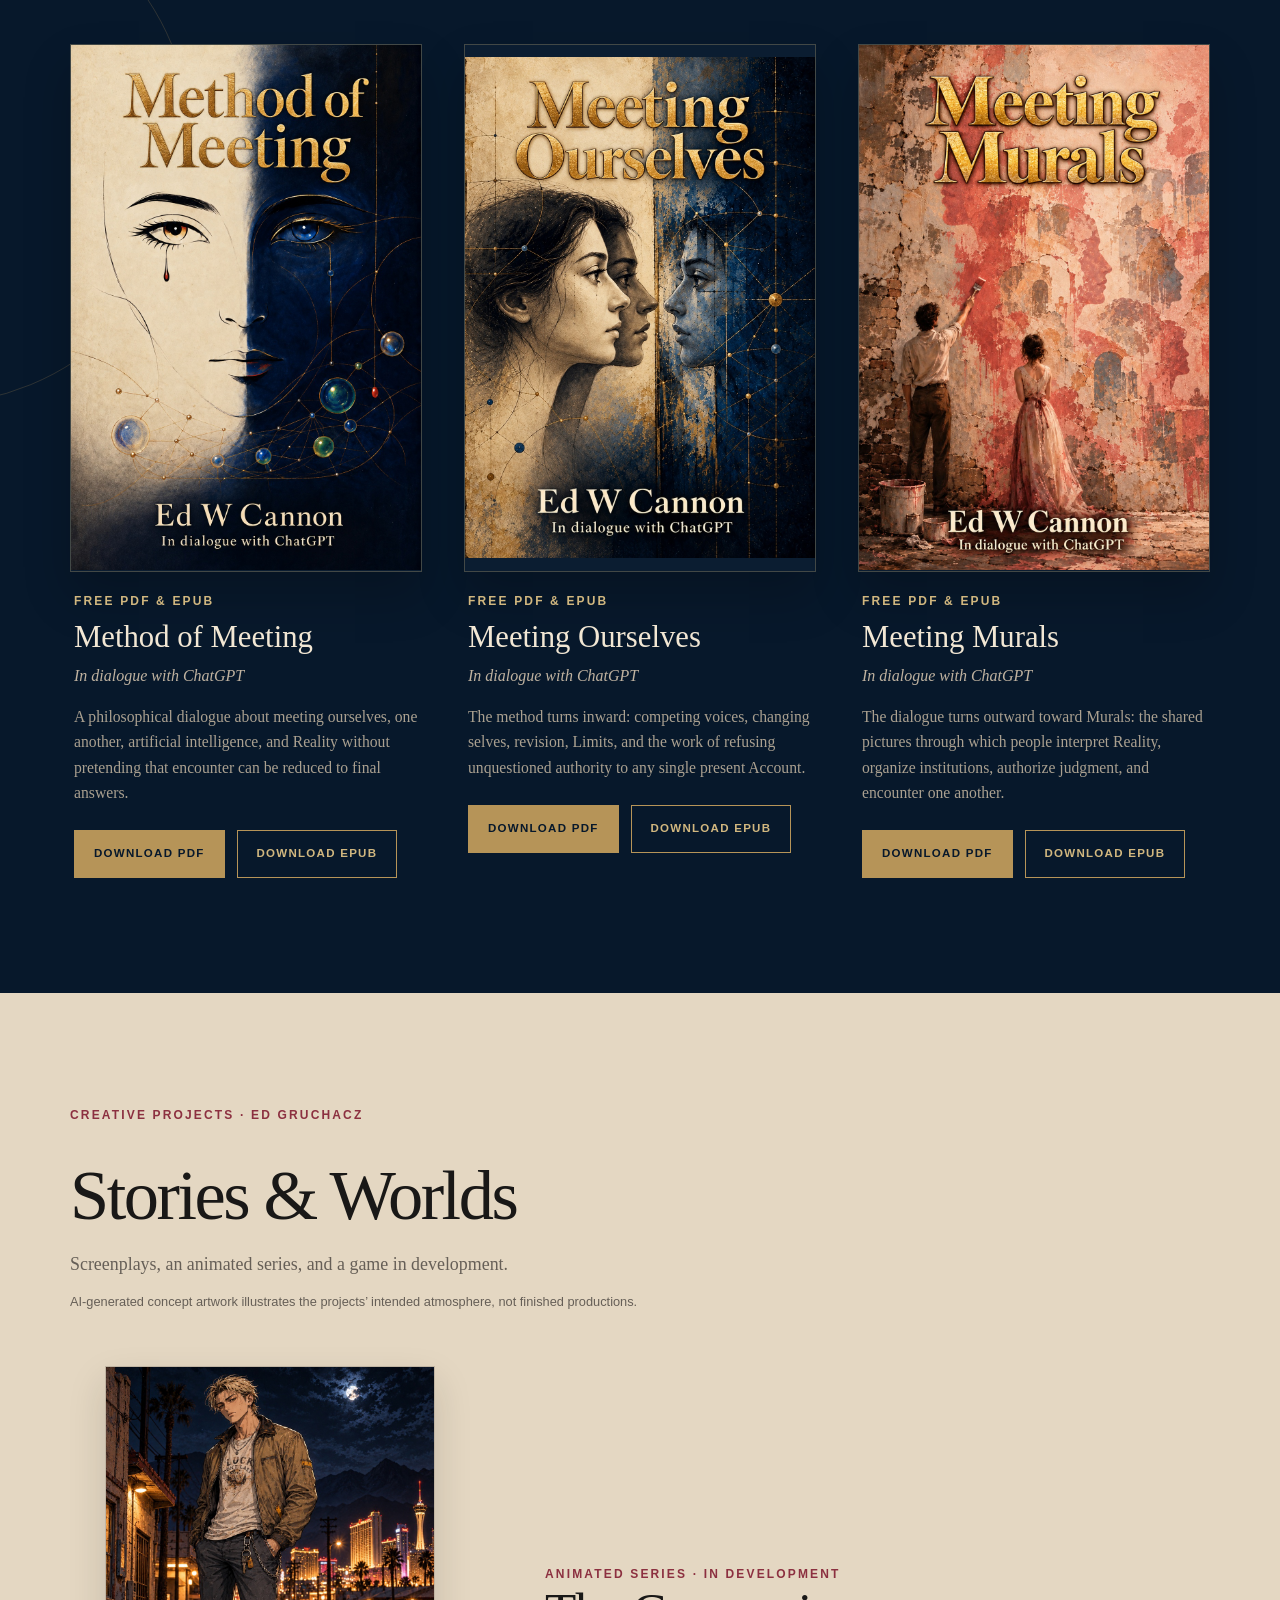
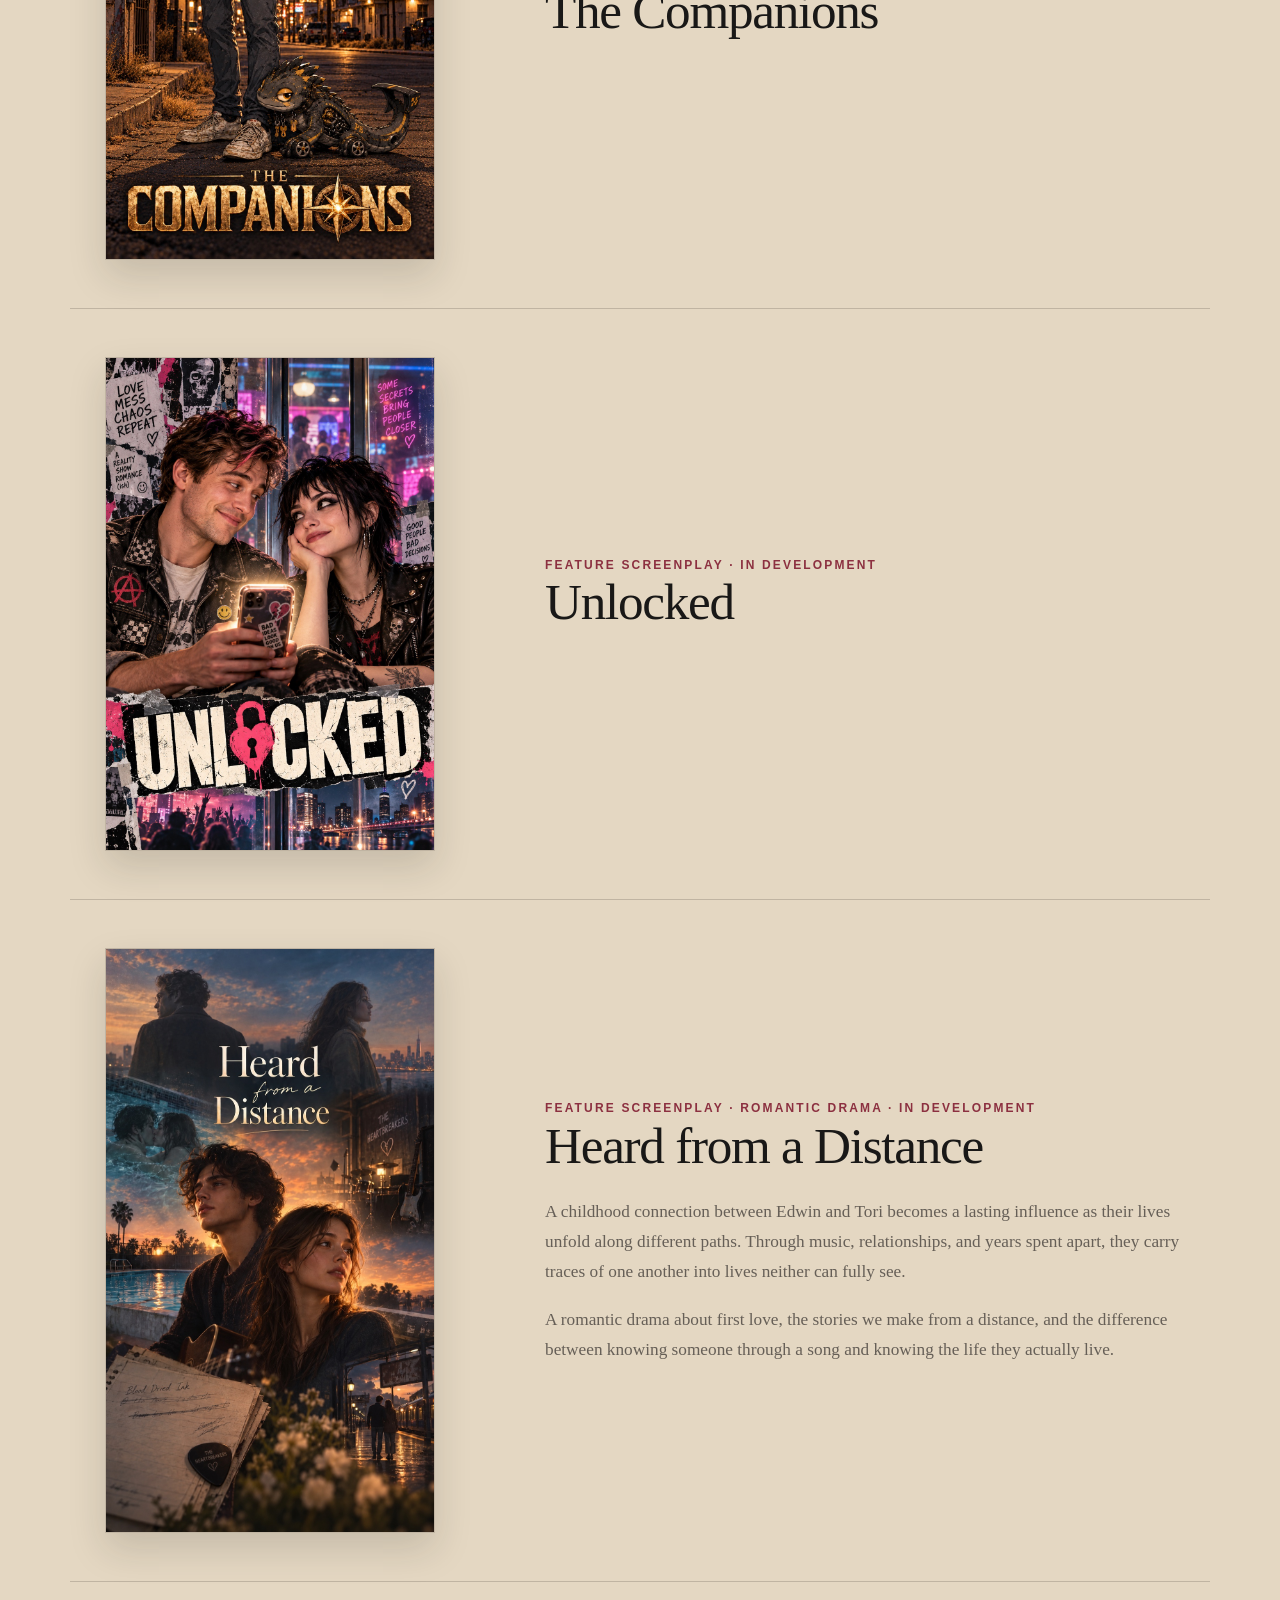
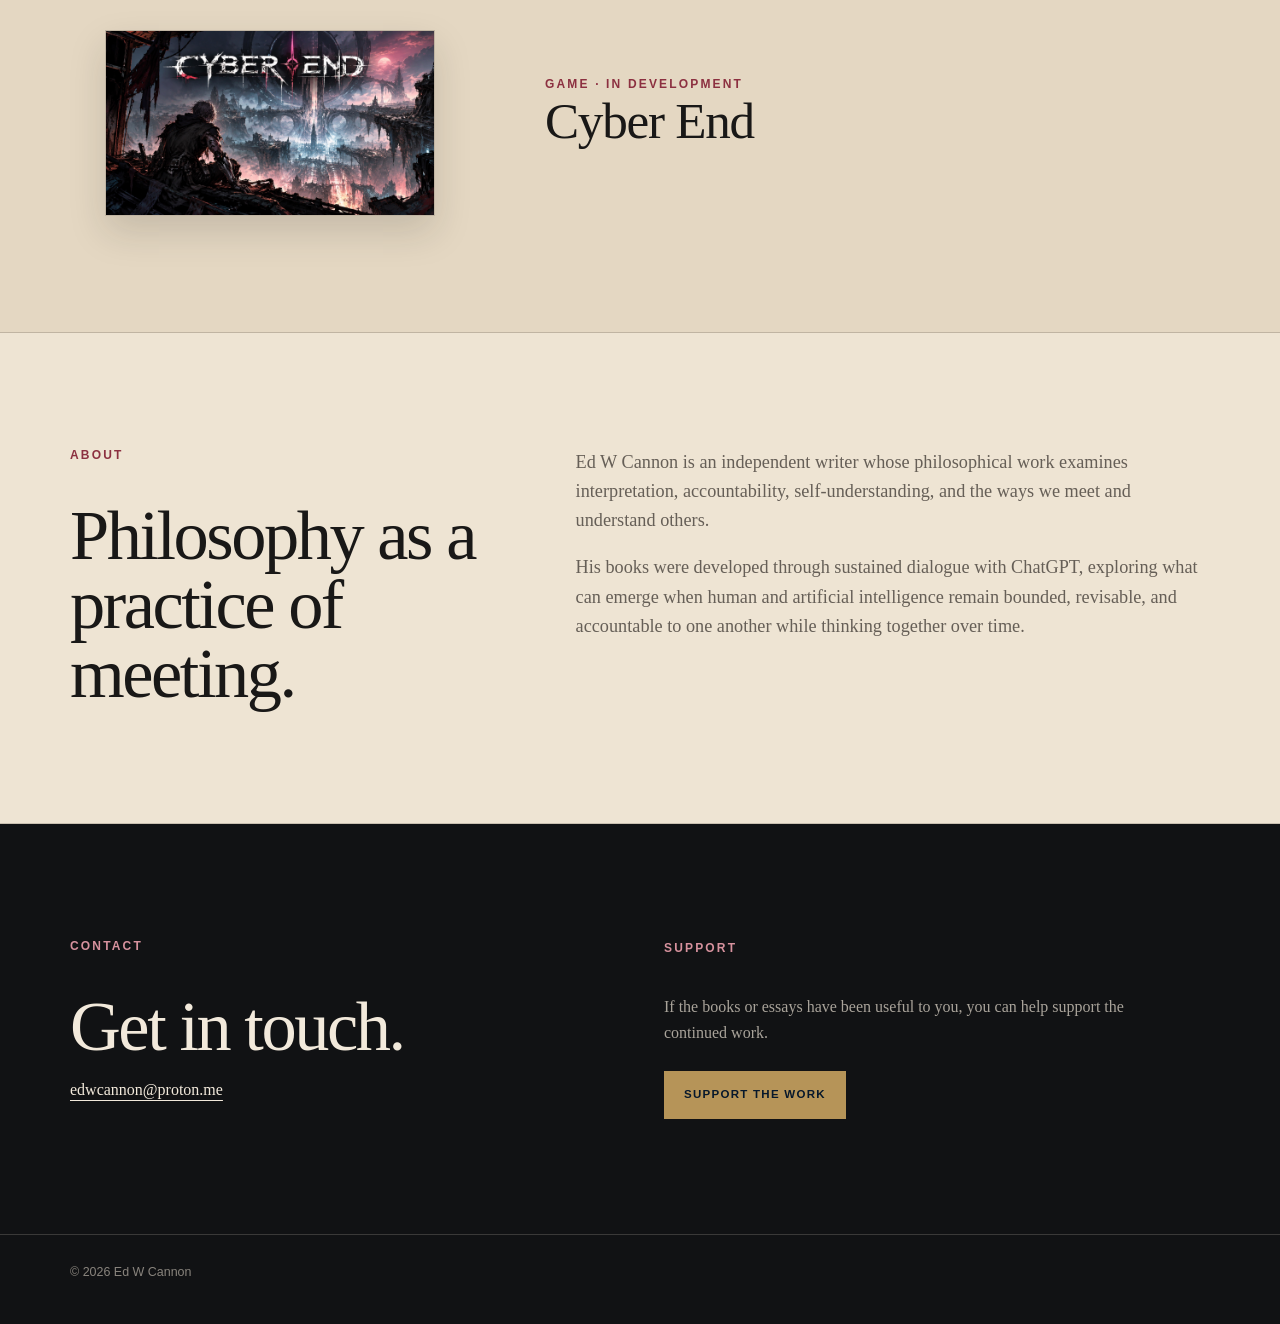
==== commit 38e2fca4: "Temporarily remove three creative-project blurbs Keep images, titles, formats and development labels" ====
--- a/index.html
+++ b/index.html
@@ -143,7 +143,7 @@
 </div>
 </div>
 </section>
-<section class="stories" id="stories" aria-labelledby="stories-title"><div class="wrap"><div class="stories-intro"><p class="section-label">Creative projects · Ed Gruchacz</p><h2 id="stories-title">Stories &amp; Worlds</h2><p class="deck">Screenplays, an animated series, and a game in development.</p><p class="concept-note">AI-generated concept artwork illustrates the projects’ intended atmosphere, not finished productions.</p></div><div class="story-projects"><article class="story-project"><figure class="story-art"><img src="the-companions-concept.jpg" width="1024" height="1536" loading="lazy" alt="The Companions — AI-generated concept artwork"></figure><div class="story-copy"><p class="meta">Animated series · In development</p><h3>The Companions</h3><p>In a world where the lives people lead give shape to mysterious beings called Companions, a young immigrant named Yoshi searches for a better life amid the dangerous dealings of Las Vegas.</p><p>As survival draws him deeper into the world of the awakened, the bonds he forms—and the choices he makes—begin to change what that better life could mean.</p></div></article><article class="story-project"><figure class="story-art"><img src="unlocked-concept.jpg" width="1024" height="1536" loading="lazy" alt="Unlocked — AI-generated concept artwork"></figure><div class="story-copy"><p class="meta">Feature screenplay · In development</p><h3>Unlocked</h3><p>When a lonely banquet worker finds a punk rock barista’s unlocked phone after her brother’s wedding, he uses its secrets to fake his way onto the low-budget dating show she’s about to star in—only to discover that the more genuinely they connect, the more disastrous his deception becomes.</p></div></article><article class="story-project"><figure class="story-art"><img src="heard-from-a-distance-concept.jpg" width="941" height="1672" loading="lazy" alt="Heard from a Distance — AI-generated concept artwork"></figure><div class="story-copy"><p class="meta">Feature screenplay · Romantic drama · In development</p><h3>Heard from a Distance</h3><p>A childhood connection between Edwin and Tori becomes a lasting influence as their lives unfold along different paths. Through music, relationships, and years spent apart, they carry traces of one another into lives neither can fully see.</p><p>A romantic drama about first love, the stories we make from a distance, and the difference between knowing someone through a song and knowing the life they actually live.</p></div></article><article class="story-project"><figure class="story-art"><img src="cyber-end-concept.jpg" width="1536" height="864" loading="lazy" alt="Cyber End — AI-generated concept artwork"></figure><div class="story-copy"><p class="meta">Game · In development</p><h3>Cyber End</h3><p>In a world so far into the future that technology has become ecology, a nameless drifter begins with nothing but scraps and survival instincts. When a violent skirmish leaves a powerful augmentation within reach, they attach it, choose a side, and are pulled into a world of scavengers, Seekers, hostile multi-level territories known as Descents, and the promise of a legendary technology rumored to exist somewhere impossibly deep below.</p><p>What begins as survival becomes a search for the greatest mystery left in an ancient world.</p></div></article></div></div></section>
+<section class="stories" id="stories" aria-labelledby="stories-title"><div class="wrap"><div class="stories-intro"><p class="section-label">Creative projects · Ed Gruchacz</p><h2 id="stories-title">Stories &amp; Worlds</h2><p class="deck">Screenplays, an animated series, and a game in development.</p><p class="concept-note">AI-generated concept artwork illustrates the projects’ intended atmosphere, not finished productions.</p></div><div class="story-projects"><article class="story-project"><figure class="story-art"><img src="the-companions-concept.jpg" width="1024" height="1536" loading="lazy" alt="The Companions — AI-generated concept artwork"></figure><div class="story-copy"><p class="meta">Animated series · In development</p><h3>The Companions</h3></div></article><article class="story-project"><figure class="story-art"><img src="unlocked-concept.jpg" width="1024" height="1536" loading="lazy" alt="Unlocked — AI-generated concept artwork"></figure><div class="story-copy"><p class="meta">Feature screenplay · In development</p><h3>Unlocked</h3></div></article><article class="story-project"><figure class="story-art"><img src="heard-from-a-distance-concept.jpg" width="941" height="1672" loading="lazy" alt="Heard from a Distance — AI-generated concept artwork"></figure><div class="story-copy"><p class="meta">Feature screenplay · Romantic drama · In development</p><h3>Heard from a Distance</h3><p>A childhood connection between Edwin and Tori becomes a lasting influence as their lives unfold along different paths. Through music, relationships, and years spent apart, they carry traces of one another into lives neither can fully see.</p><p>A romantic drama about first love, the stories we make from a distance, and the difference between knowing someone through a song and knowing the life they actually live.</p></div></article><article class="story-project"><figure class="story-art"><img src="cyber-end-concept.jpg" width="1536" height="864" loading="lazy" alt="Cyber End — AI-generated concept artwork"></figure><div class="story-copy"><p class="meta">Game · In development</p><h3>Cyber End</h3></div></article></div></div></section>
 <section class="about" id="about">
 <div class="wrap about-grid">
 <div>
@@ -219,3 +219,4 @@
 </body>
 </html>
 
+
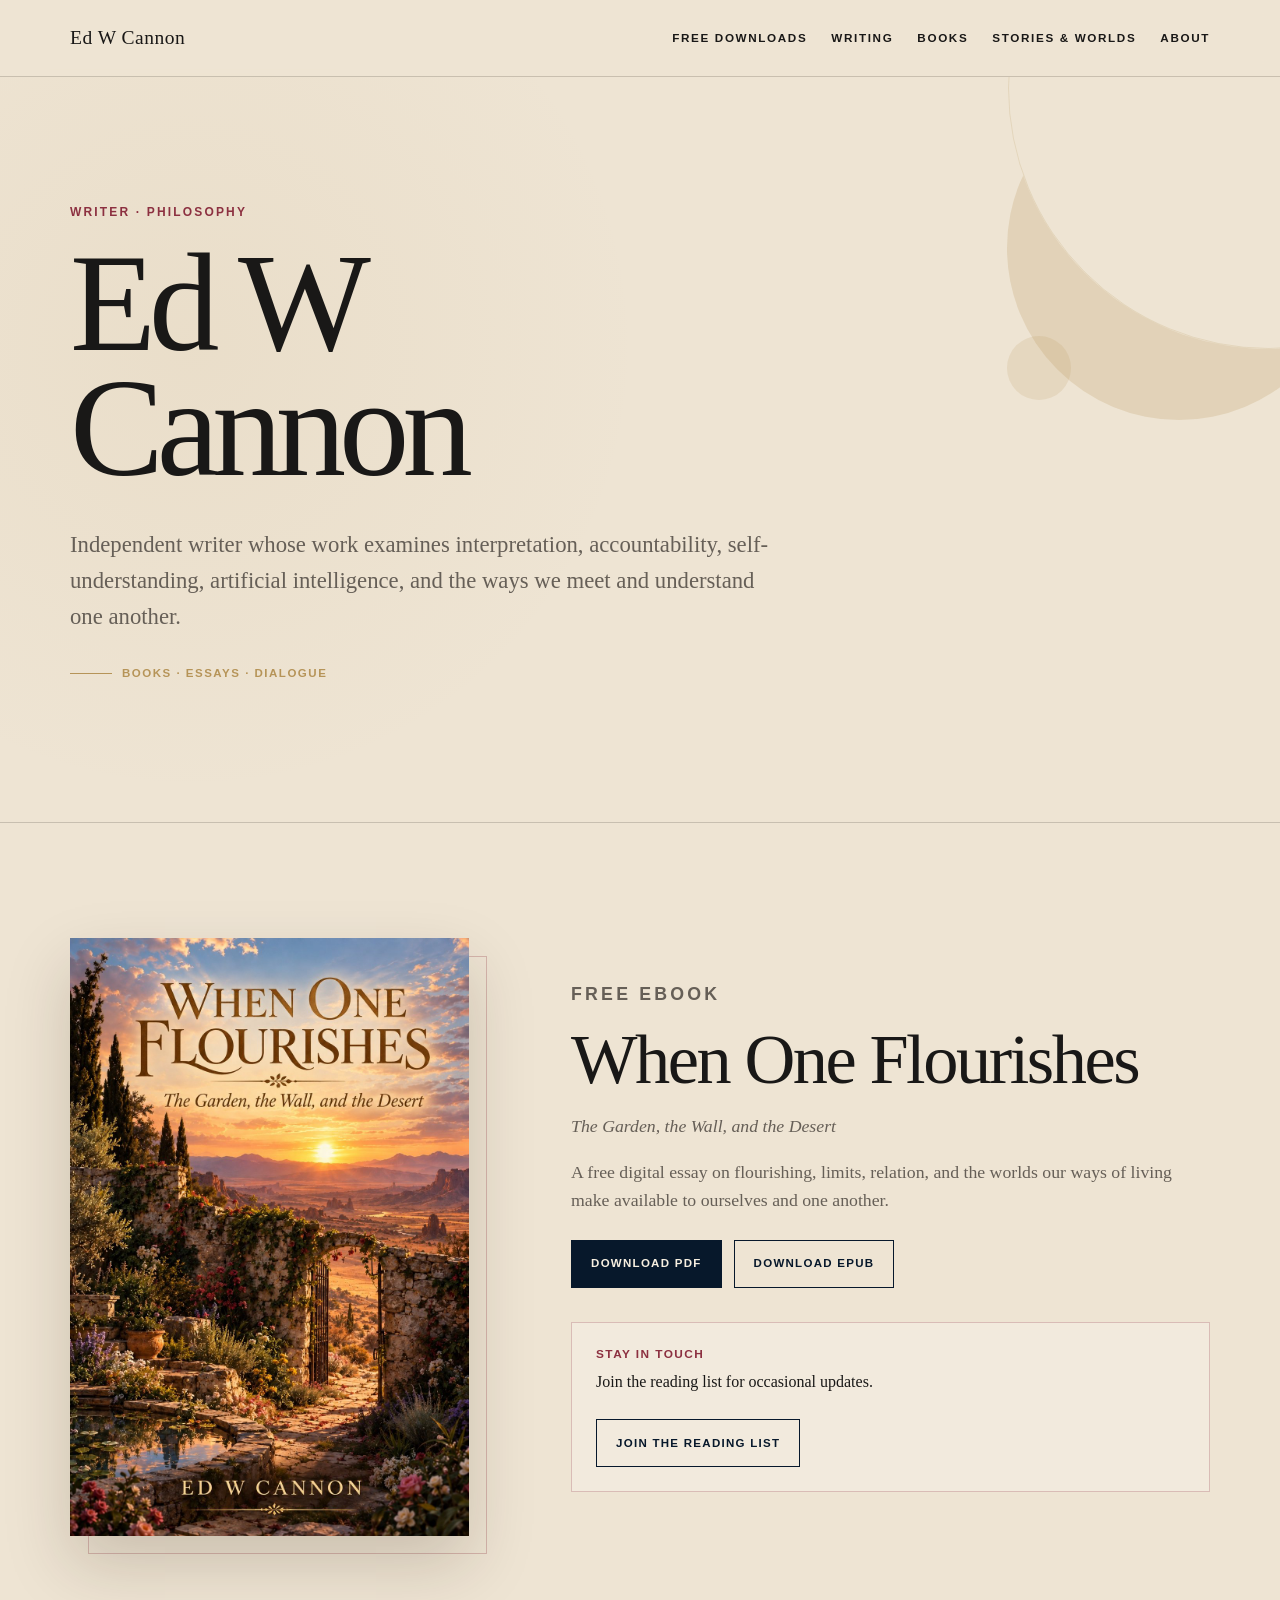
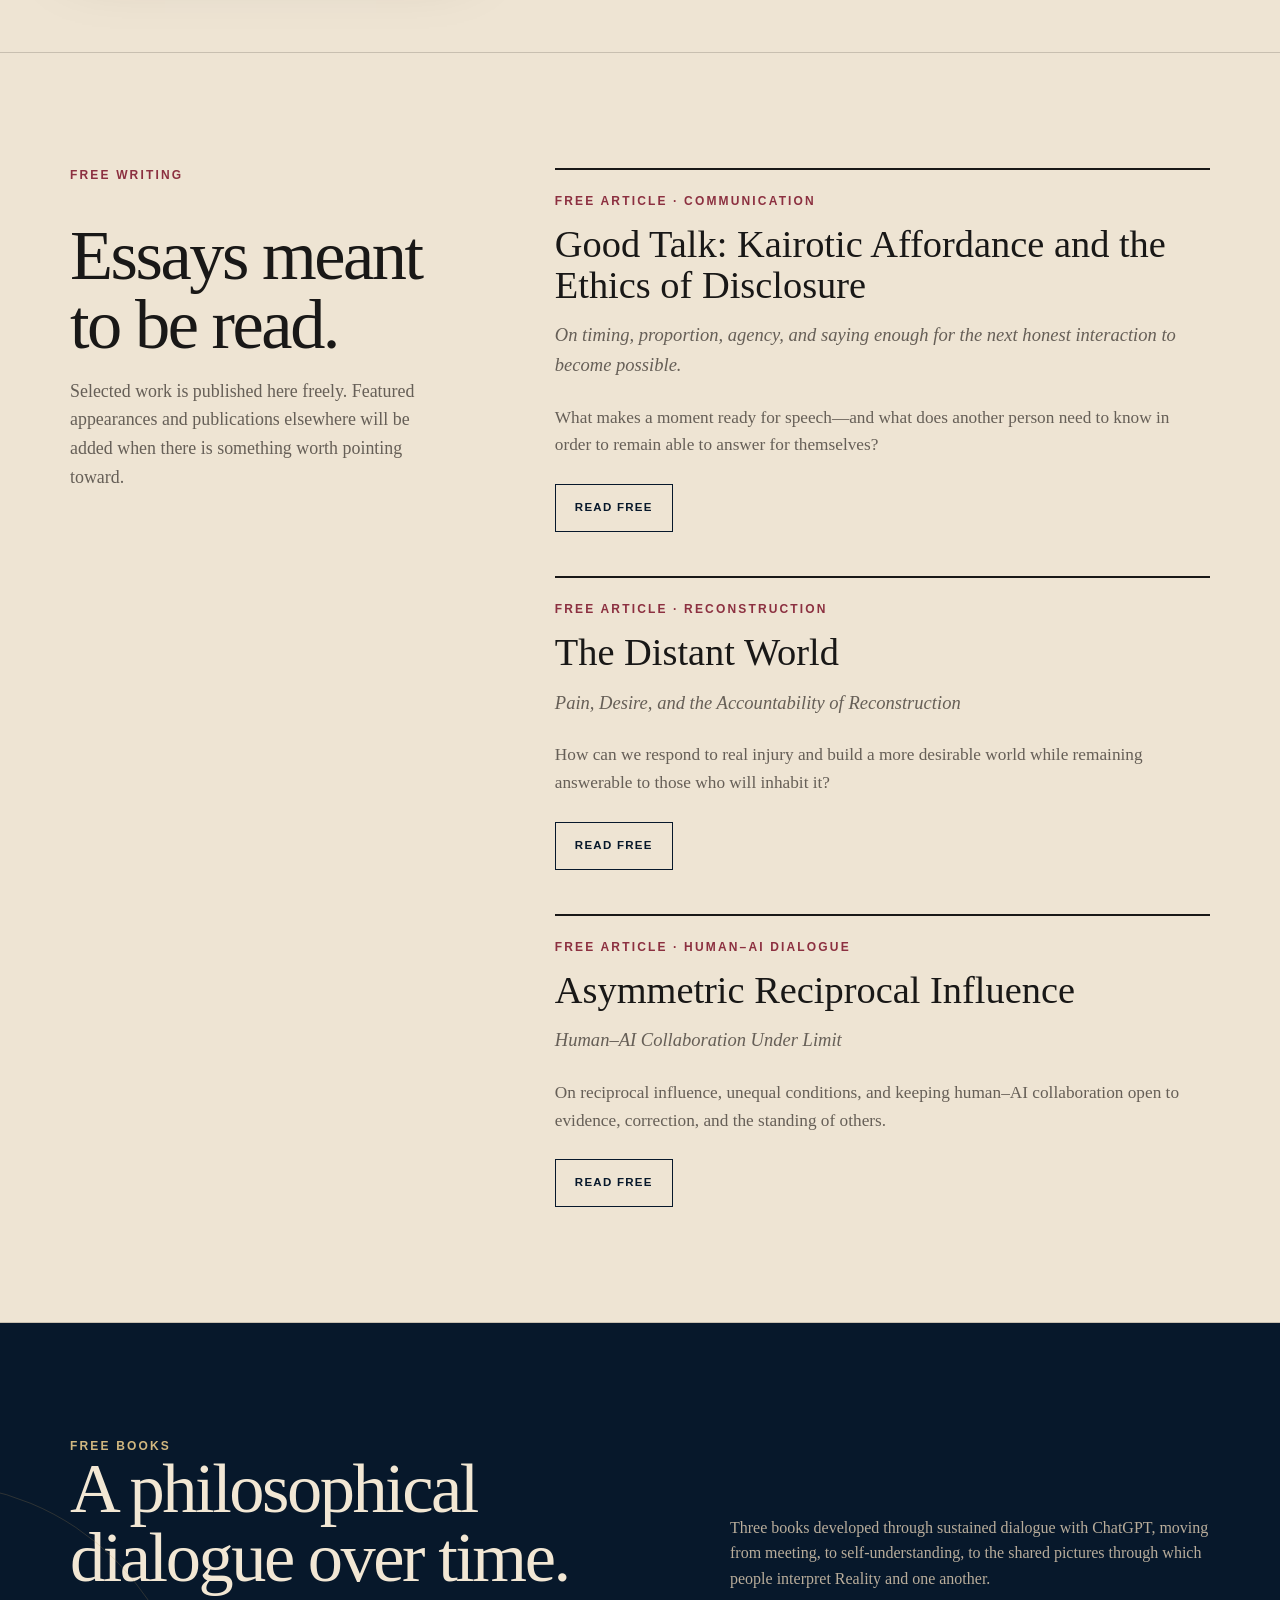
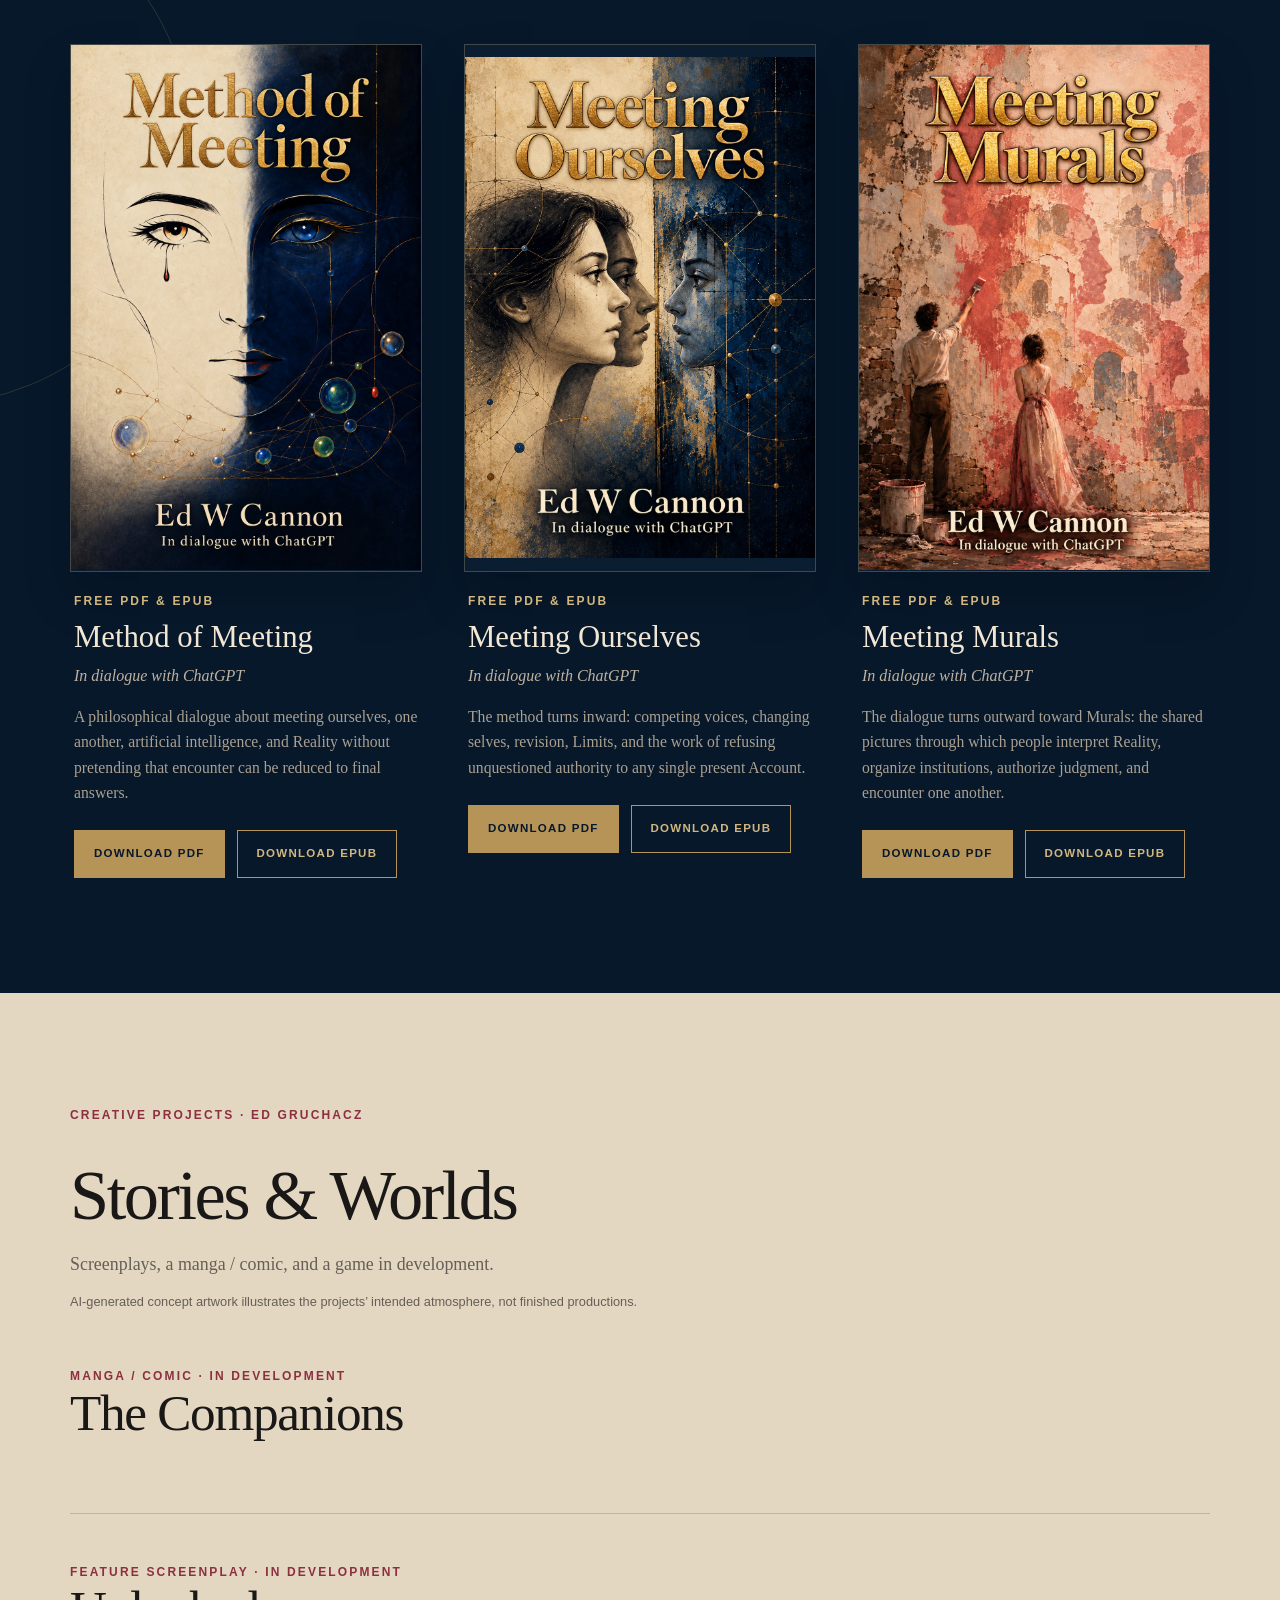
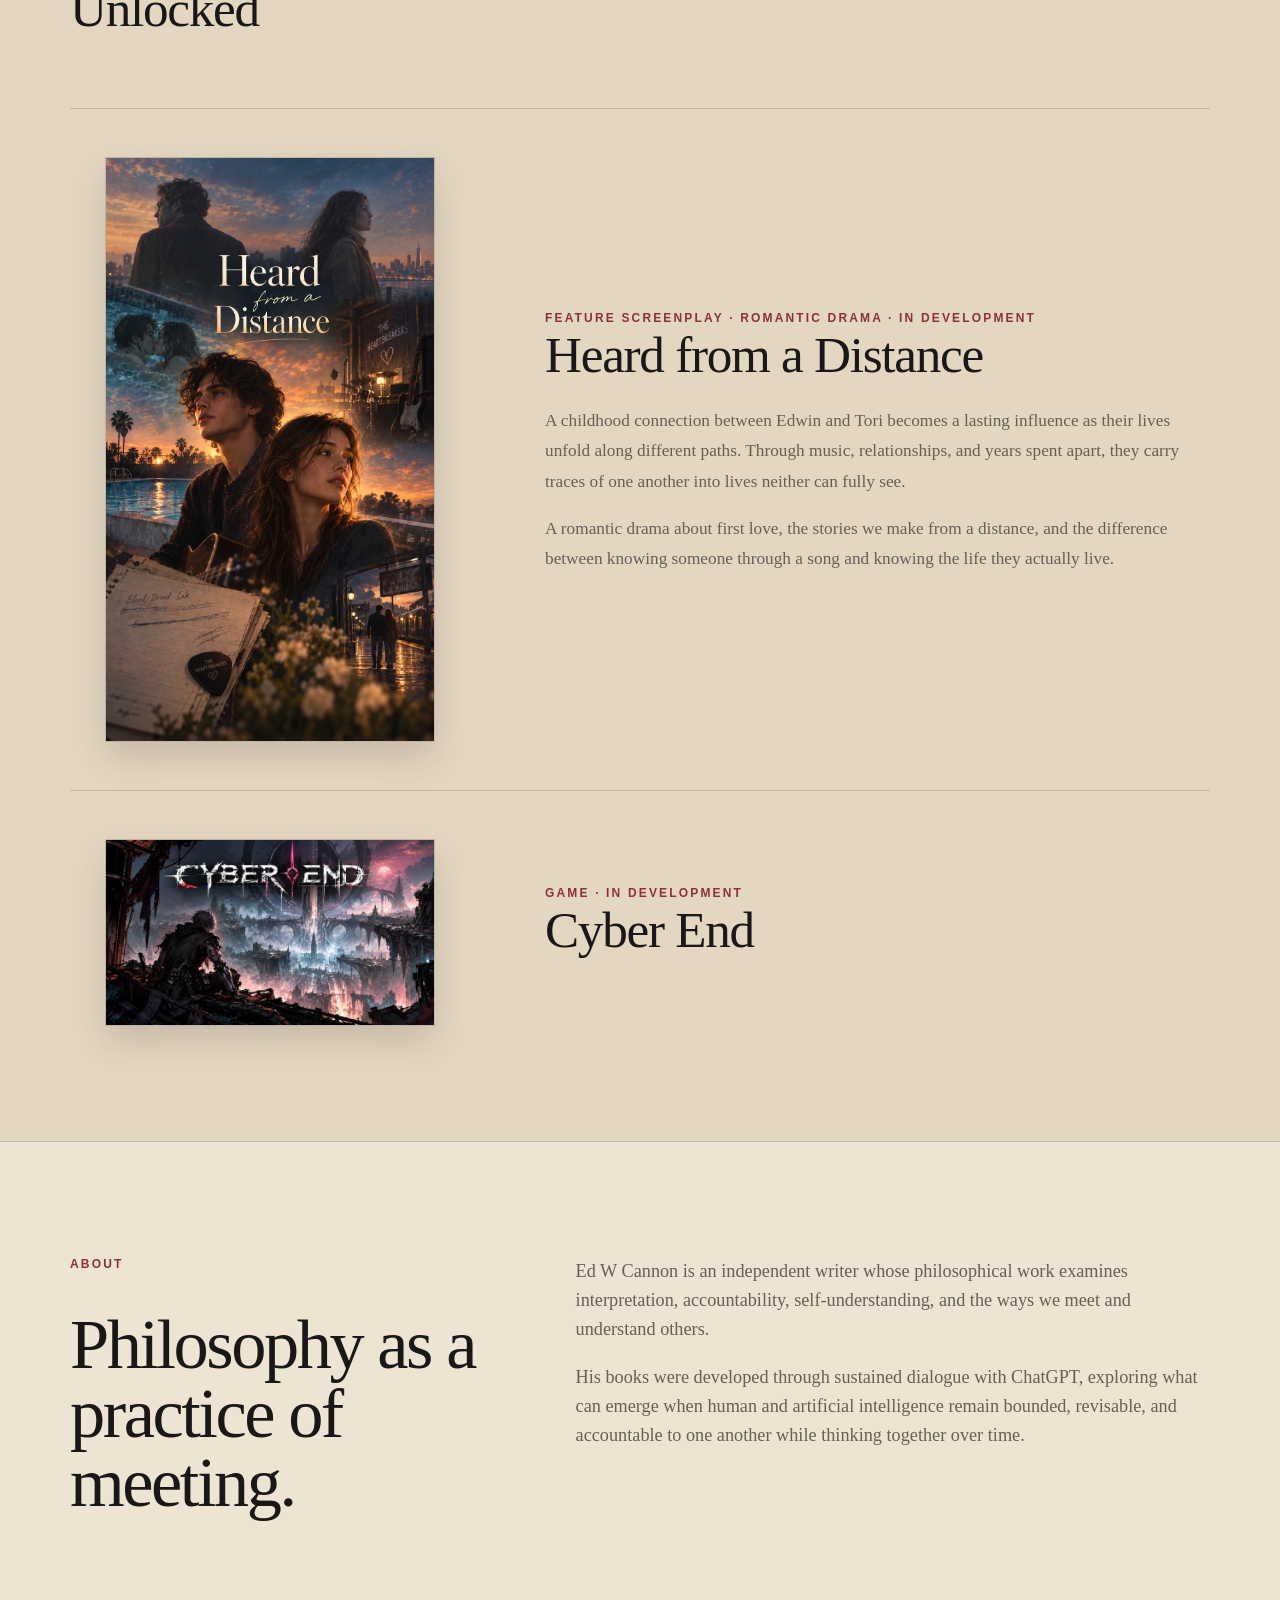
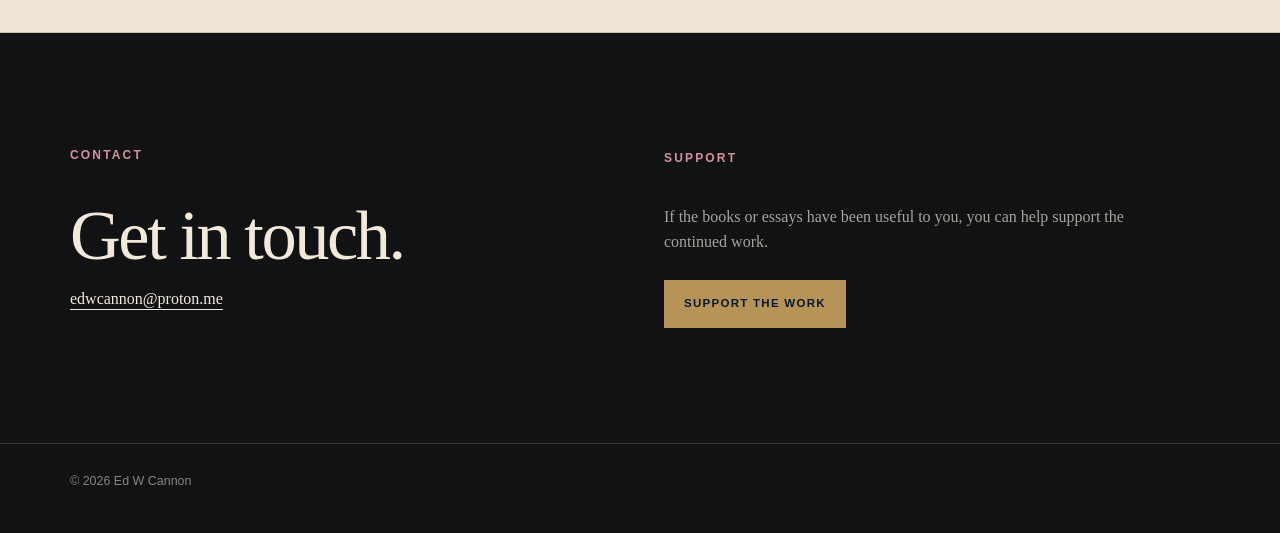
==== commit 9714be93: "Remove two project images and update comic format Keep The Companions and Unlocked as text-only deve" ====
--- a/index.html
+++ b/index.html
@@ -143,7 +143,7 @@
 </div>
 </div>
 </section>
-<section class="stories" id="stories" aria-labelledby="stories-title"><div class="wrap"><div class="stories-intro"><p class="section-label">Creative projects · Ed Gruchacz</p><h2 id="stories-title">Stories &amp; Worlds</h2><p class="deck">Screenplays, an animated series, and a game in development.</p><p class="concept-note">AI-generated concept artwork illustrates the projects’ intended atmosphere, not finished productions.</p></div><div class="story-projects"><article class="story-project"><figure class="story-art"><img src="the-companions-concept.jpg" width="1024" height="1536" loading="lazy" alt="The Companions — AI-generated concept artwork"></figure><div class="story-copy"><p class="meta">Animated series · In development</p><h3>The Companions</h3></div></article><article class="story-project"><figure class="story-art"><img src="unlocked-concept.jpg" width="1024" height="1536" loading="lazy" alt="Unlocked — AI-generated concept artwork"></figure><div class="story-copy"><p class="meta">Feature screenplay · In development</p><h3>Unlocked</h3></div></article><article class="story-project"><figure class="story-art"><img src="heard-from-a-distance-concept.jpg" width="941" height="1672" loading="lazy" alt="Heard from a Distance — AI-generated concept artwork"></figure><div class="story-copy"><p class="meta">Feature screenplay · Romantic drama · In development</p><h3>Heard from a Distance</h3><p>A childhood connection between Edwin and Tori becomes a lasting influence as their lives unfold along different paths. Through music, relationships, and years spent apart, they carry traces of one another into lives neither can fully see.</p><p>A romantic drama about first love, the stories we make from a distance, and the difference between knowing someone through a song and knowing the life they actually live.</p></div></article><article class="story-project"><figure class="story-art"><img src="cyber-end-concept.jpg" width="1536" height="864" loading="lazy" alt="Cyber End — AI-generated concept artwork"></figure><div class="story-copy"><p class="meta">Game · In development</p><h3>Cyber End</h3></div></article></div></div></section>
+<section class="stories" id="stories" aria-labelledby="stories-title"><div class="wrap"><div class="stories-intro"><p class="section-label">Creative projects · Ed Gruchacz</p><h2 id="stories-title">Stories &amp; Worlds</h2><p class="deck">Screenplays, a manga / comic, and a game in development.</p><p class="concept-note">AI-generated concept artwork illustrates the projects’ intended atmosphere, not finished productions.</p></div><div class="story-projects"><article class="story-project" style="grid-template-columns: 1fr;"><div class="story-copy"><p class="meta">Manga / comic · In development</p><h3>The Companions</h3></div></article><article class="story-project" style="grid-template-columns: 1fr;"><div class="story-copy"><p class="meta">Feature screenplay · In development</p><h3>Unlocked</h3></div></article><article class="story-project"><figure class="story-art"><img src="heard-from-a-distance-concept.jpg" width="941" height="1672" loading="lazy" alt="Heard from a Distance — AI-generated concept artwork"></figure><div class="story-copy"><p class="meta">Feature screenplay · Romantic drama · In development</p><h3>Heard from a Distance</h3><p>A childhood connection between Edwin and Tori becomes a lasting influence as their lives unfold along different paths. Through music, relationships, and years spent apart, they carry traces of one another into lives neither can fully see.</p><p>A romantic drama about first love, the stories we make from a distance, and the difference between knowing someone through a song and knowing the life they actually live.</p></div></article><article class="story-project"><figure class="story-art"><img src="cyber-end-concept.jpg" width="1536" height="864" loading="lazy" alt="Cyber End — AI-generated concept artwork"></figure><div class="story-copy"><p class="meta">Game · In development</p><h3>Cyber End</h3></div></article></div></div></section>
 <section class="about" id="about">
 <div class="wrap about-grid">
 <div>
@@ -220,3 +220,4 @@
 </html>
 
 
+
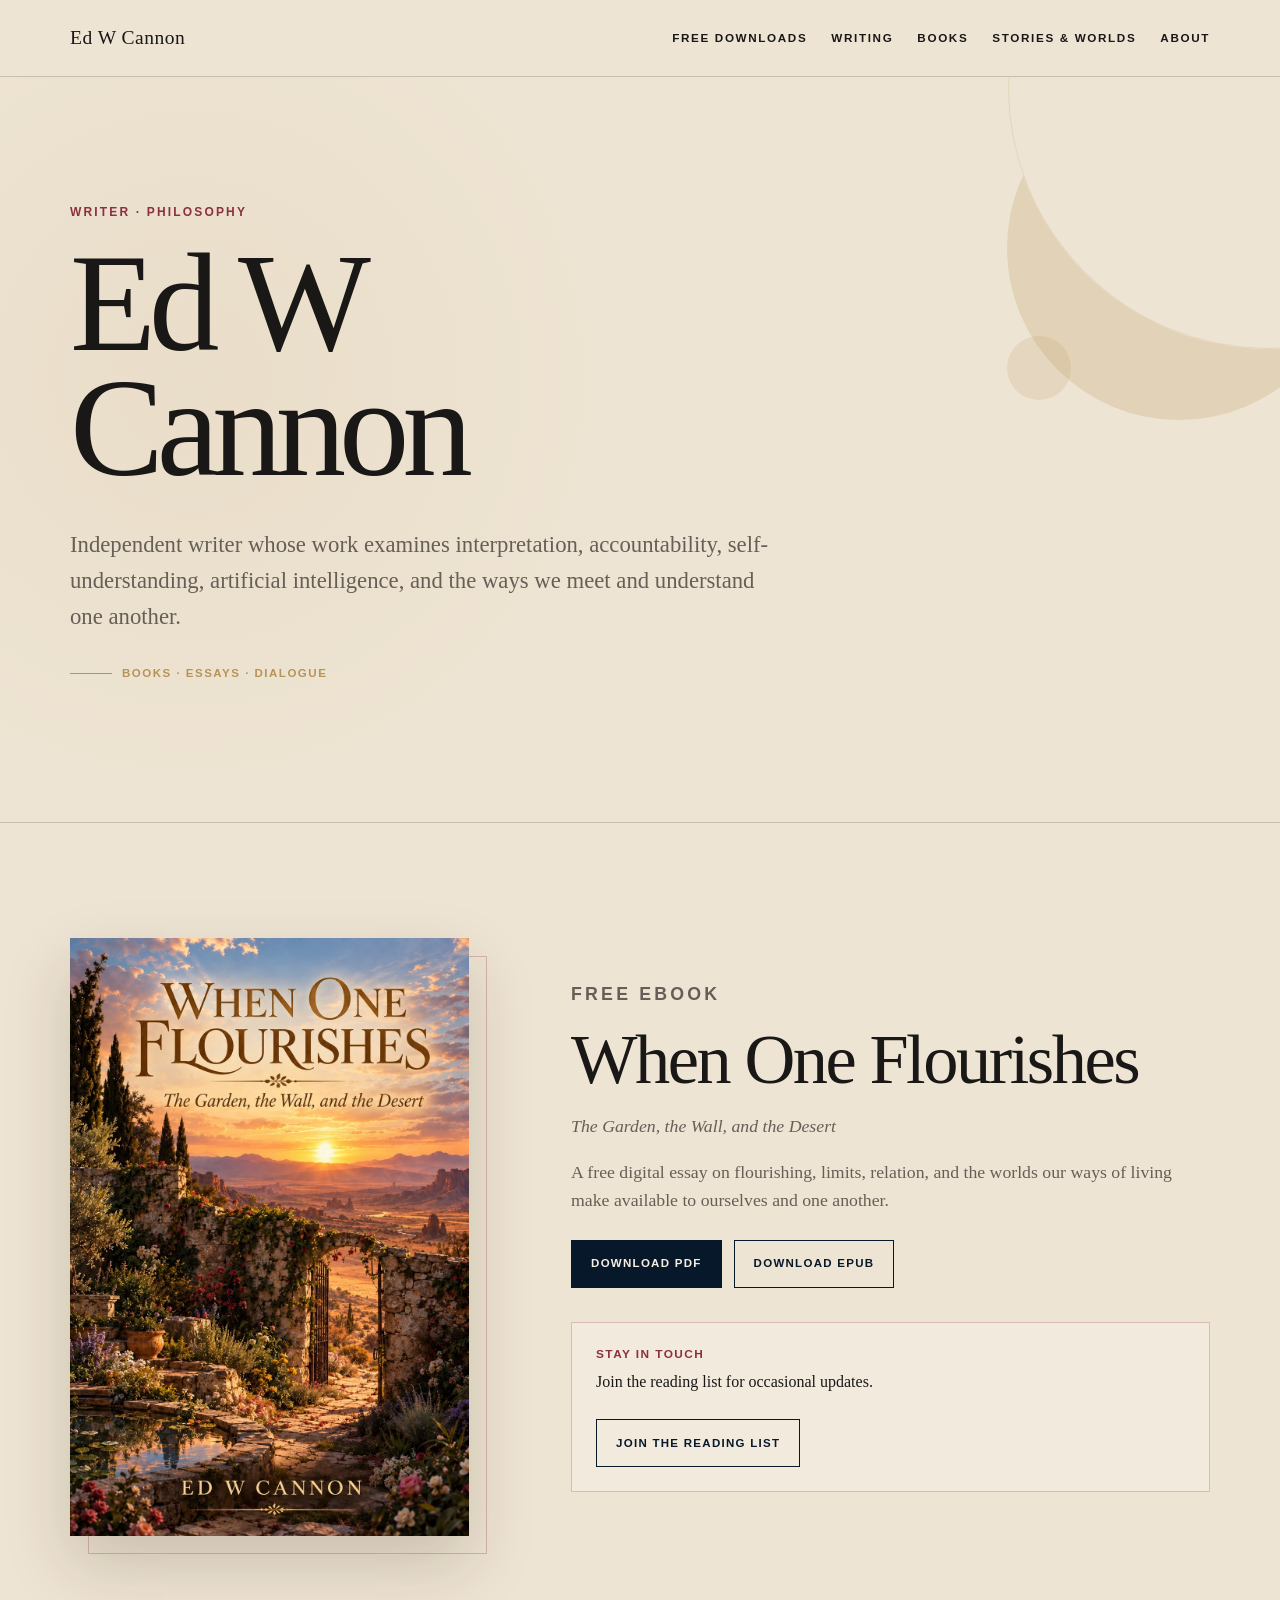
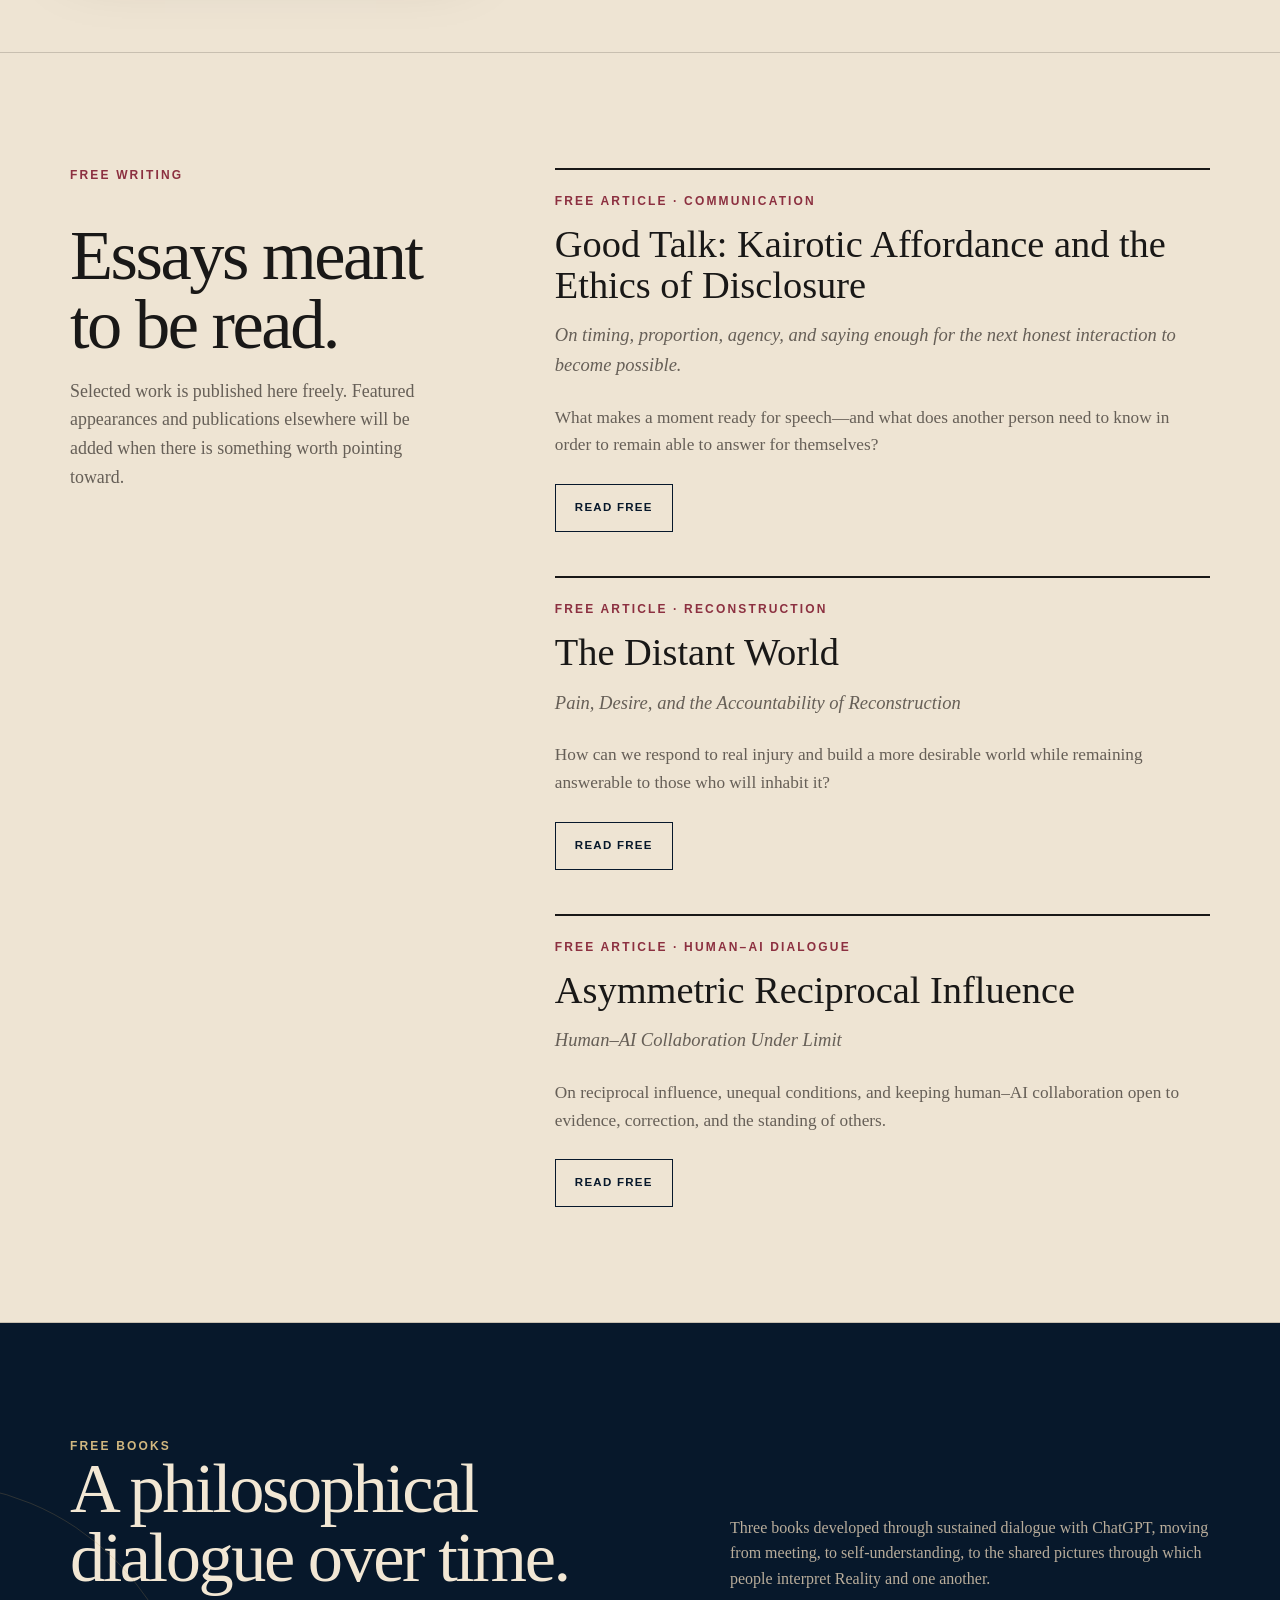
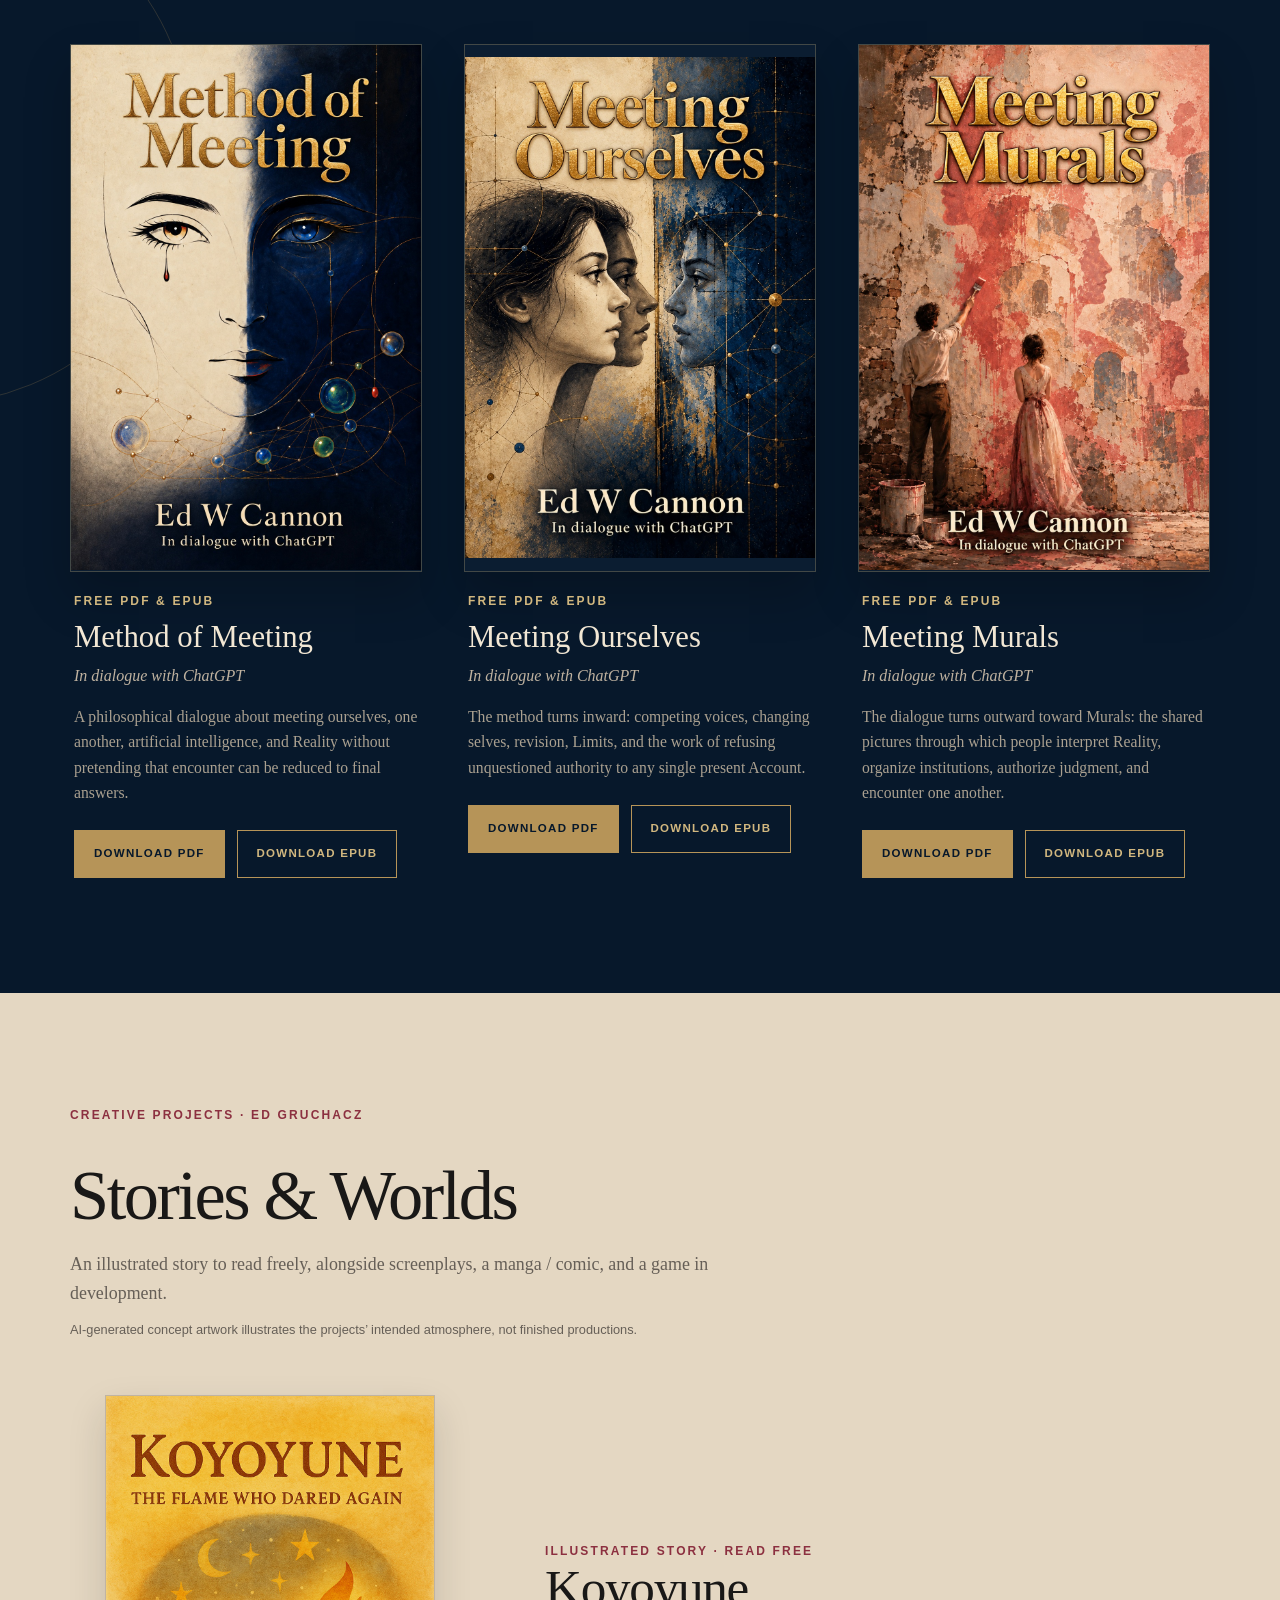
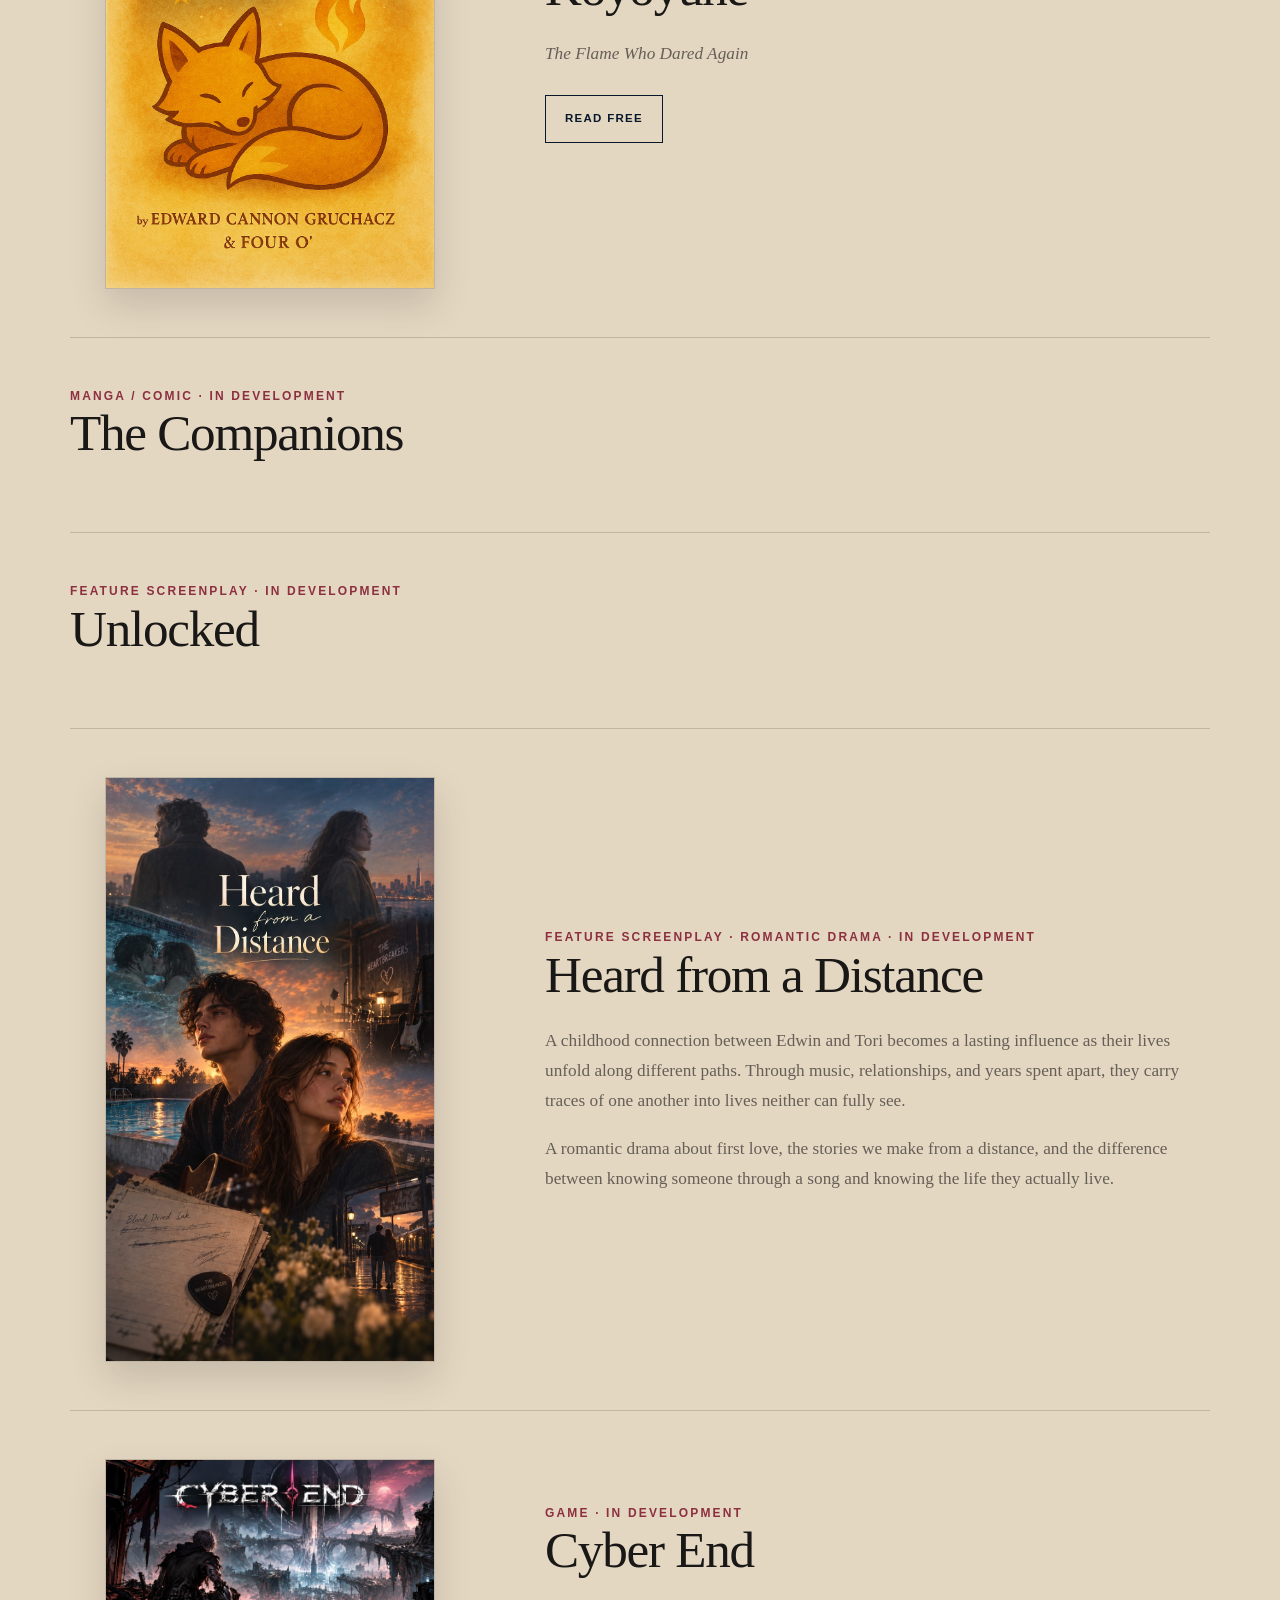
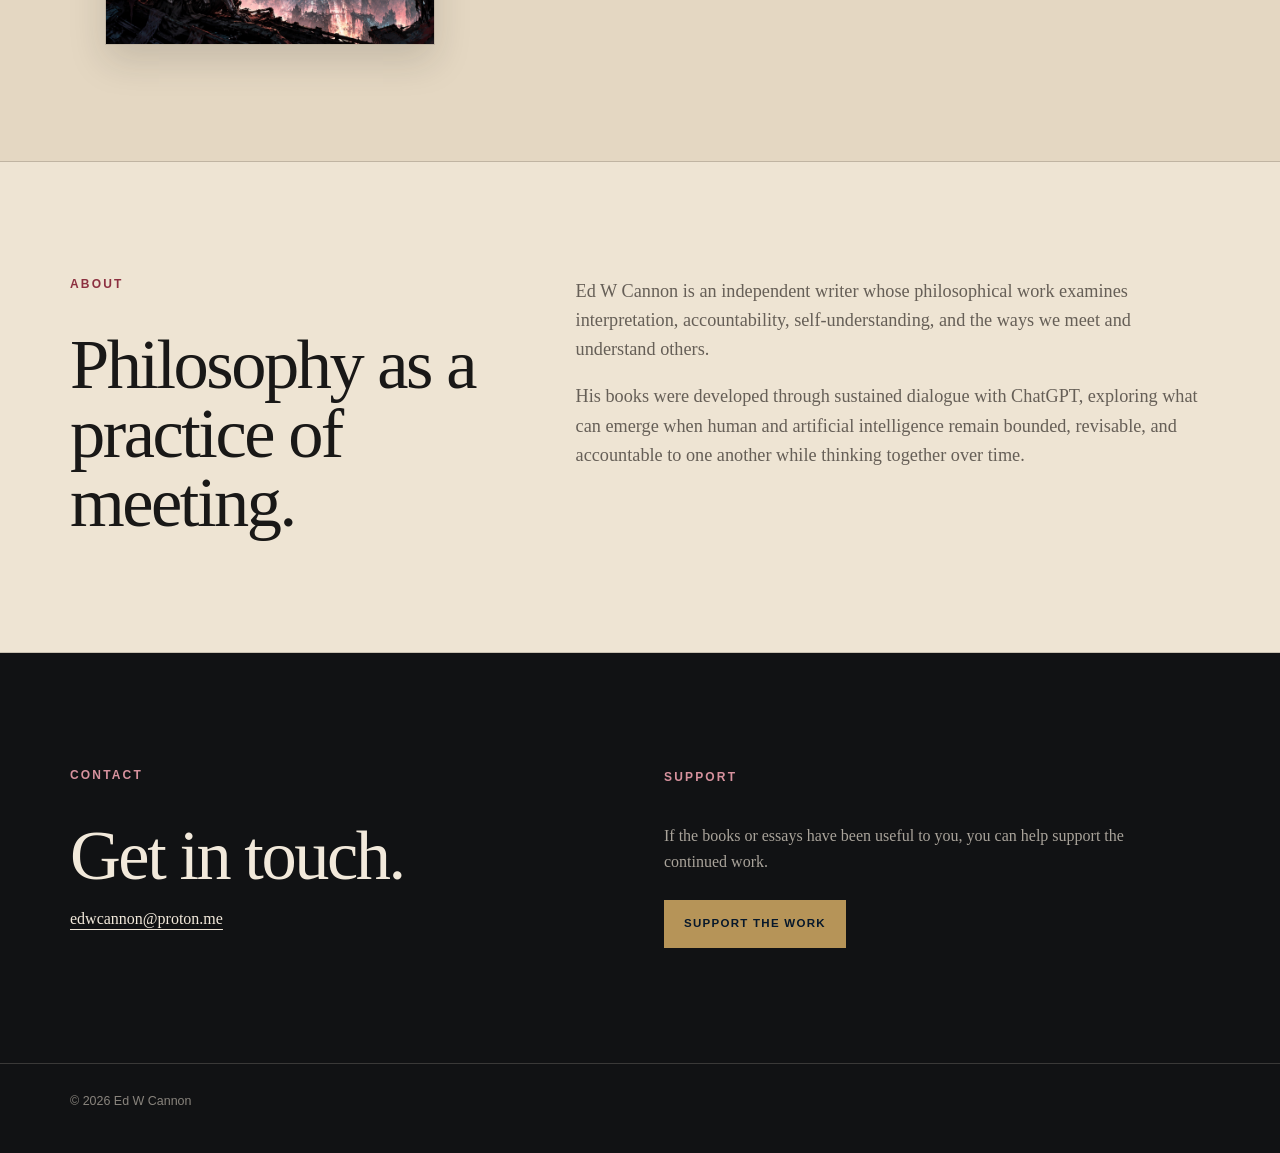
==== commit a8f82a87: "Publish Koyoyune illustrated story and free online reader Add eleven supplied images in order withou" ====
--- a/index.html
+++ b/index.html
@@ -143,7 +143,7 @@
 </div>
 </div>
 </section>
-<section class="stories" id="stories" aria-labelledby="stories-title"><div class="wrap"><div class="stories-intro"><p class="section-label">Creative projects · Ed Gruchacz</p><h2 id="stories-title">Stories &amp; Worlds</h2><p class="deck">Screenplays, a manga / comic, and a game in development.</p><p class="concept-note">AI-generated concept artwork illustrates the projects’ intended atmosphere, not finished productions.</p></div><div class="story-projects"><article class="story-project" style="grid-template-columns: 1fr;"><div class="story-copy"><p class="meta">Manga / comic · In development</p><h3>The Companions</h3></div></article><article class="story-project" style="grid-template-columns: 1fr;"><div class="story-copy"><p class="meta">Feature screenplay · In development</p><h3>Unlocked</h3></div></article><article class="story-project"><figure class="story-art"><img src="heard-from-a-distance-concept.jpg" width="941" height="1672" loading="lazy" alt="Heard from a Distance — AI-generated concept artwork"></figure><div class="story-copy"><p class="meta">Feature screenplay · Romantic drama · In development</p><h3>Heard from a Distance</h3><p>A childhood connection between Edwin and Tori becomes a lasting influence as their lives unfold along different paths. Through music, relationships, and years spent apart, they carry traces of one another into lives neither can fully see.</p><p>A romantic drama about first love, the stories we make from a distance, and the difference between knowing someone through a song and knowing the life they actually live.</p></div></article><article class="story-project"><figure class="story-art"><img src="cyber-end-concept.jpg" width="1536" height="864" loading="lazy" alt="Cyber End — AI-generated concept artwork"></figure><div class="story-copy"><p class="meta">Game · In development</p><h3>Cyber End</h3></div></article></div></div></section>
+<section class="stories" id="stories" aria-labelledby="stories-title"><div class="wrap"><div class="stories-intro"><p class="section-label">Creative projects · Ed Gruchacz</p><h2 id="stories-title">Stories &amp; Worlds</h2><p class="deck">An illustrated story to read freely, alongside screenplays, a manga / comic, and a game in development.</p><p class="concept-note">AI-generated concept artwork illustrates the projects’ intended atmosphere, not finished productions.</p></div><div class="story-projects"><article class="story-project"><figure class="story-art"><a href="koyoyune.html"><img src="koyoyune-01.jpeg" width="1024" height="1536" loading="lazy" alt="Koyoyune: The Flame Who Dared Again — illustrated book cover"></a></figure><div class="story-copy"><p class="meta">Illustrated story · Read free</p><h3>Koyoyune</h3><p><em>The Flame Who Dared Again</em></p><div class="button-row"><a class="btn secondary" href="koyoyune.html">Read free</a></div></div></article><article class="story-project" style="grid-template-columns: 1fr;"><div class="story-copy"><p class="meta">Manga / comic · In development</p><h3>The Companions</h3></div></article><article class="story-project" style="grid-template-columns: 1fr;"><div class="story-copy"><p class="meta">Feature screenplay · In development</p><h3>Unlocked</h3></div></article><article class="story-project"><figure class="story-art"><img src="heard-from-a-distance-concept.jpg" width="941" height="1672" loading="lazy" alt="Heard from a Distance — AI-generated concept artwork"></figure><div class="story-copy"><p class="meta">Feature screenplay · Romantic drama · In development</p><h3>Heard from a Distance</h3><p>A childhood connection between Edwin and Tori becomes a lasting influence as their lives unfold along different paths. Through music, relationships, and years spent apart, they carry traces of one another into lives neither can fully see.</p><p>A romantic drama about first love, the stories we make from a distance, and the difference between knowing someone through a song and knowing the life they actually live.</p></div></article><article class="story-project"><figure class="story-art"><img src="cyber-end-concept.jpg" width="1536" height="864" loading="lazy" alt="Cyber End — AI-generated concept artwork"></figure><div class="story-copy"><p class="meta">Game · In development</p><h3>Cyber End</h3></div></article></div></div></section>
 <section class="about" id="about">
 <div class="wrap about-grid">
 <div>
@@ -221,3 +221,4 @@
 
 
 
+
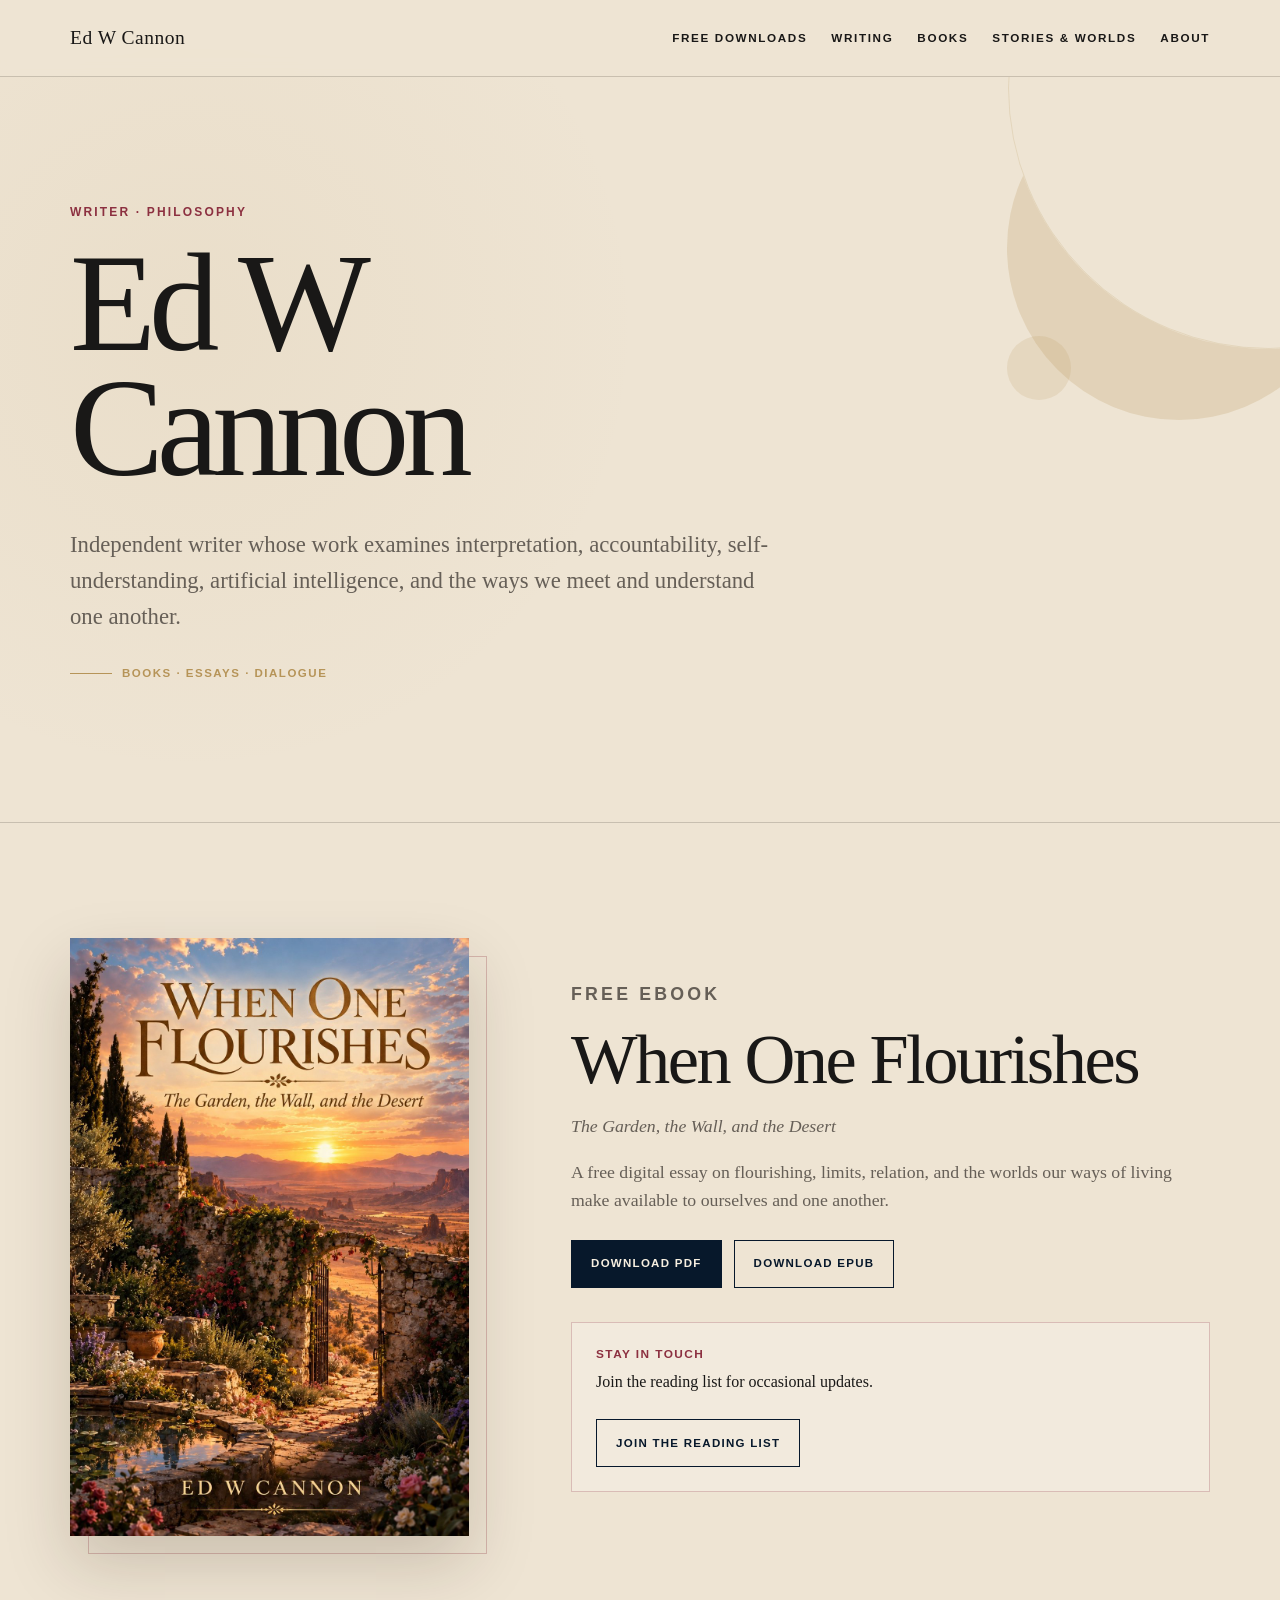
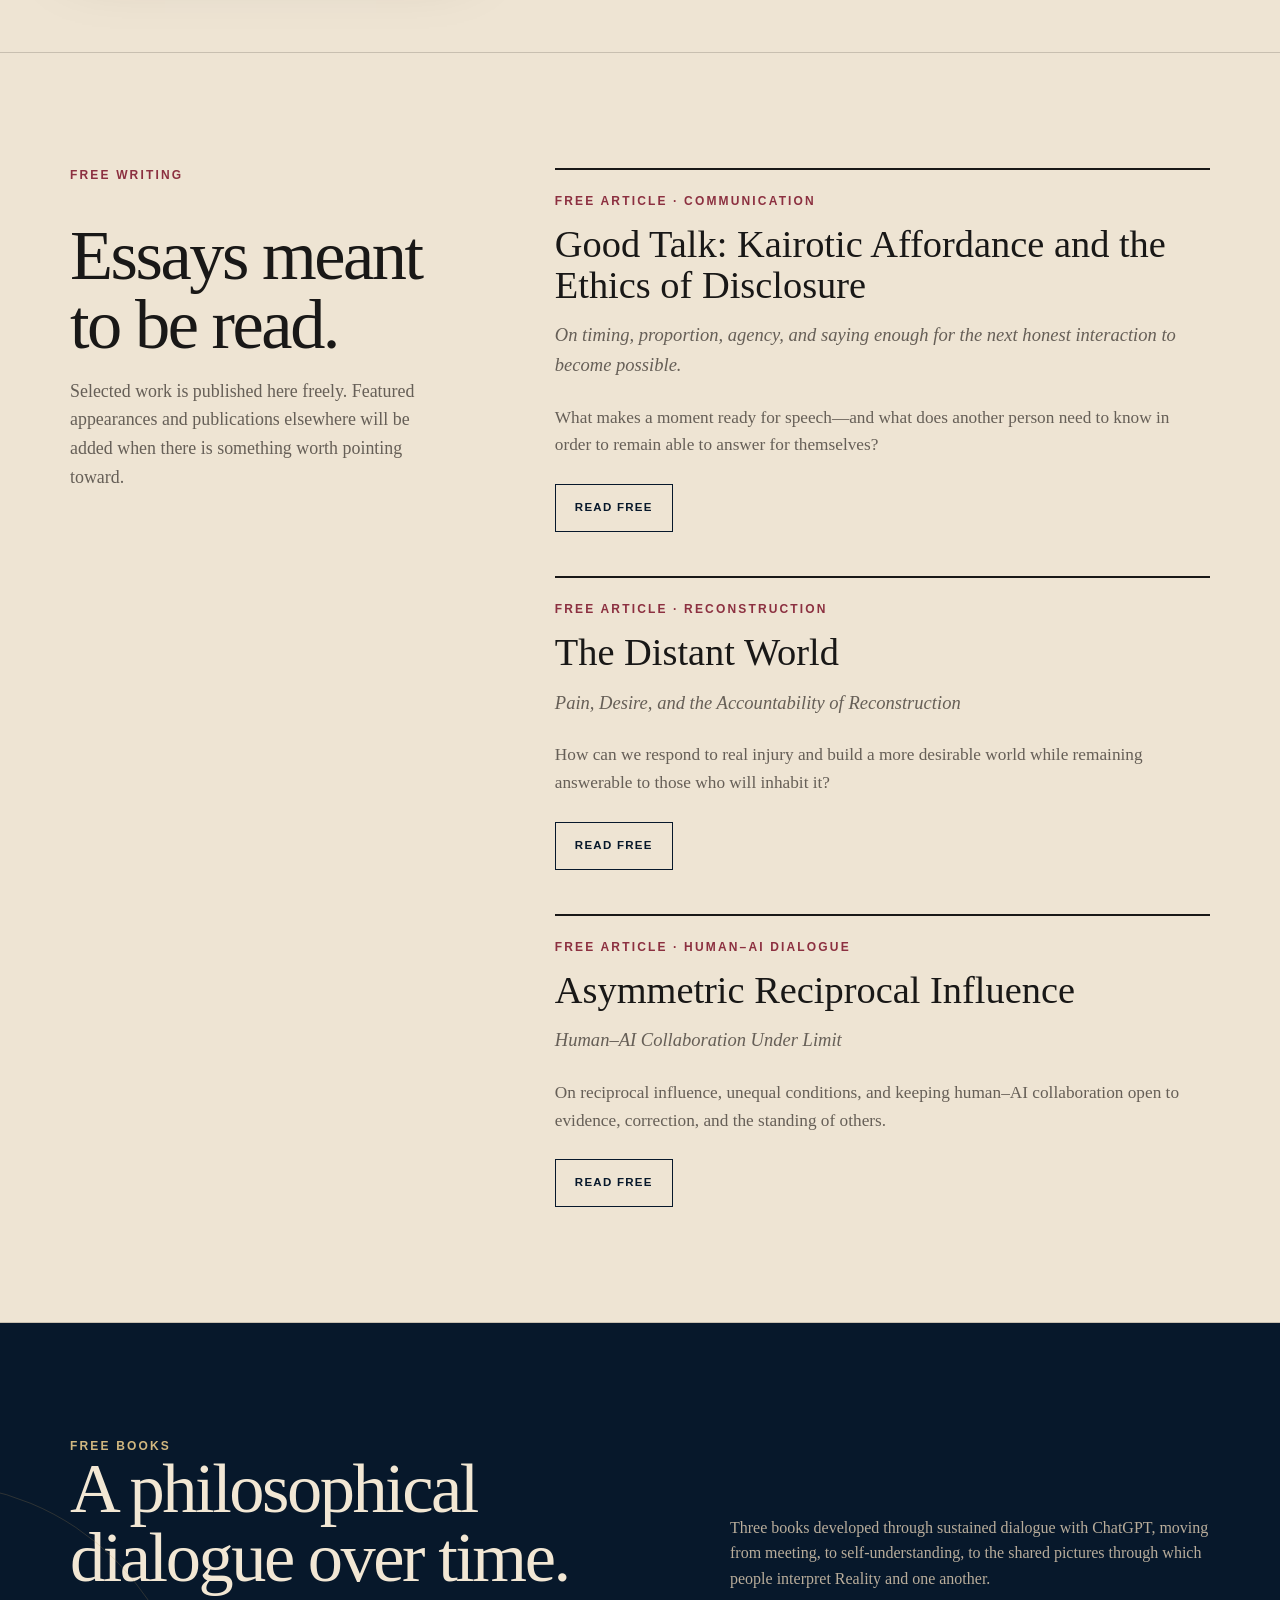
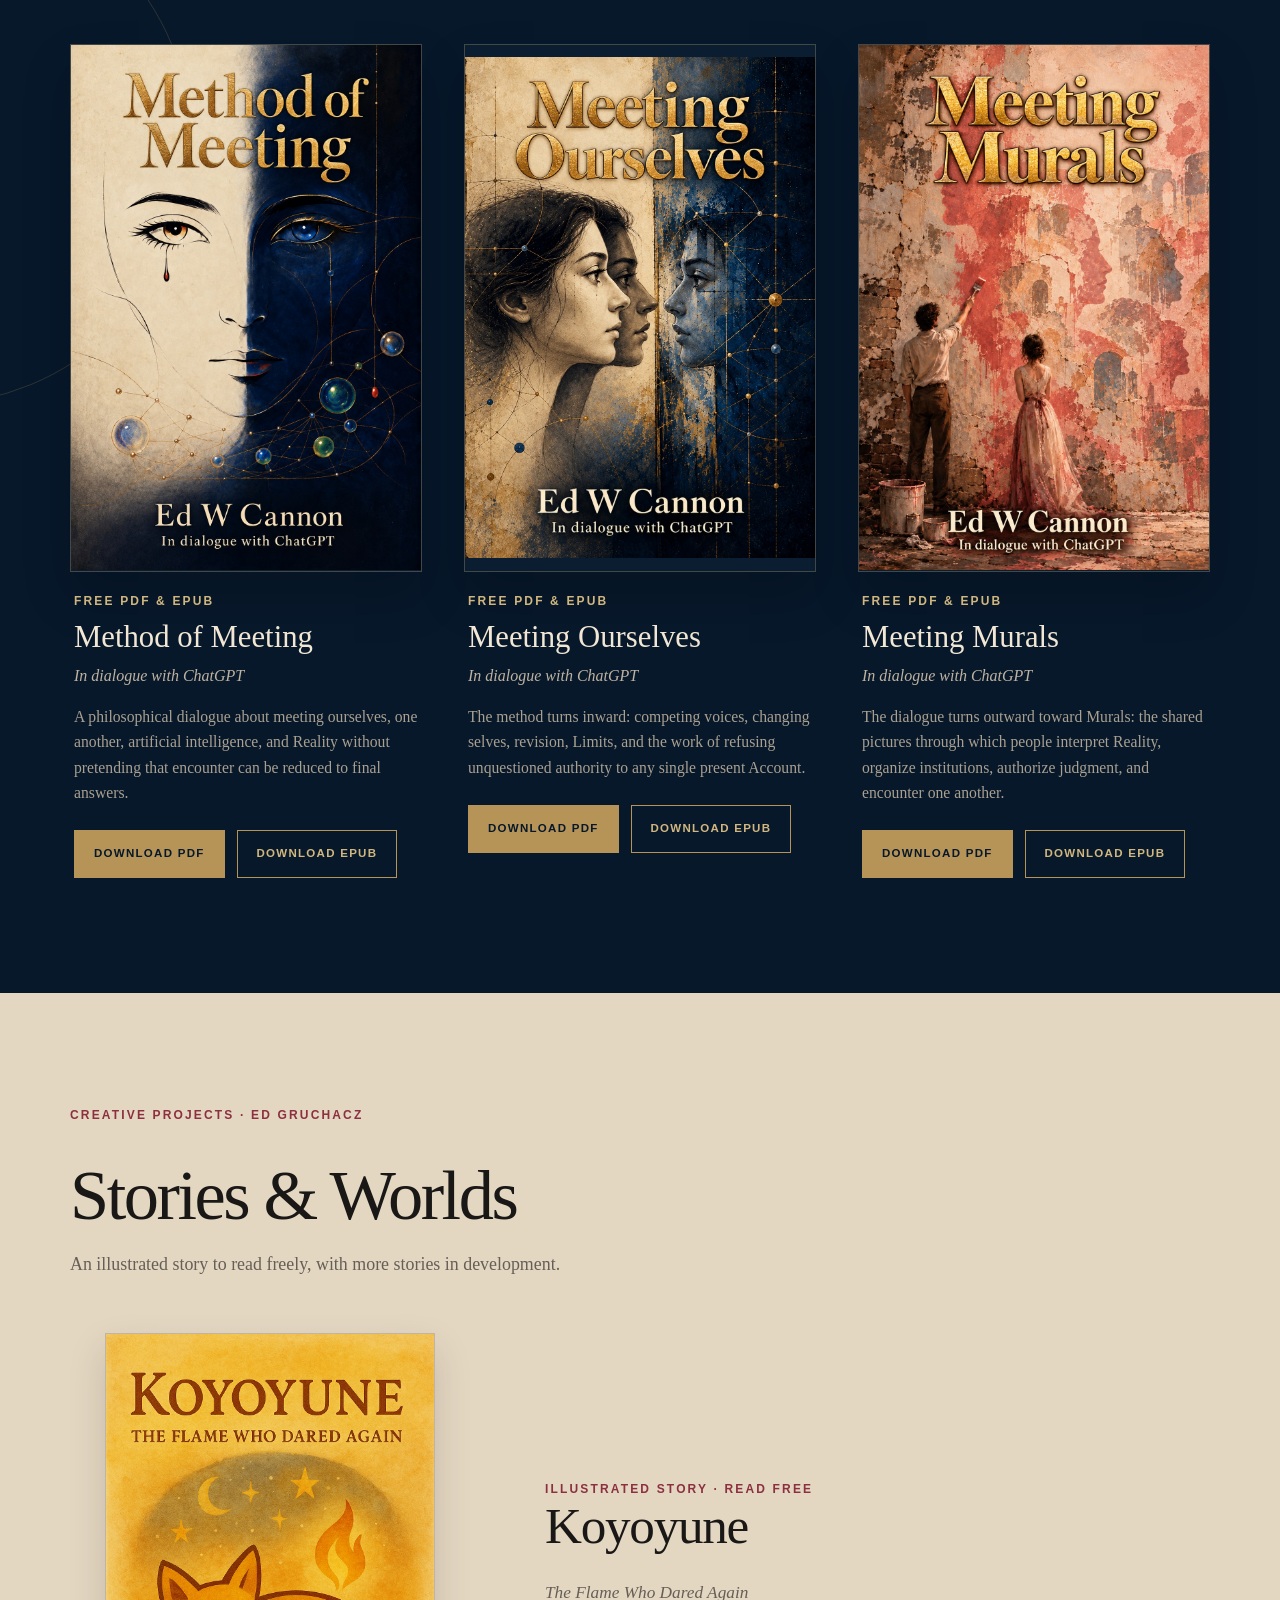
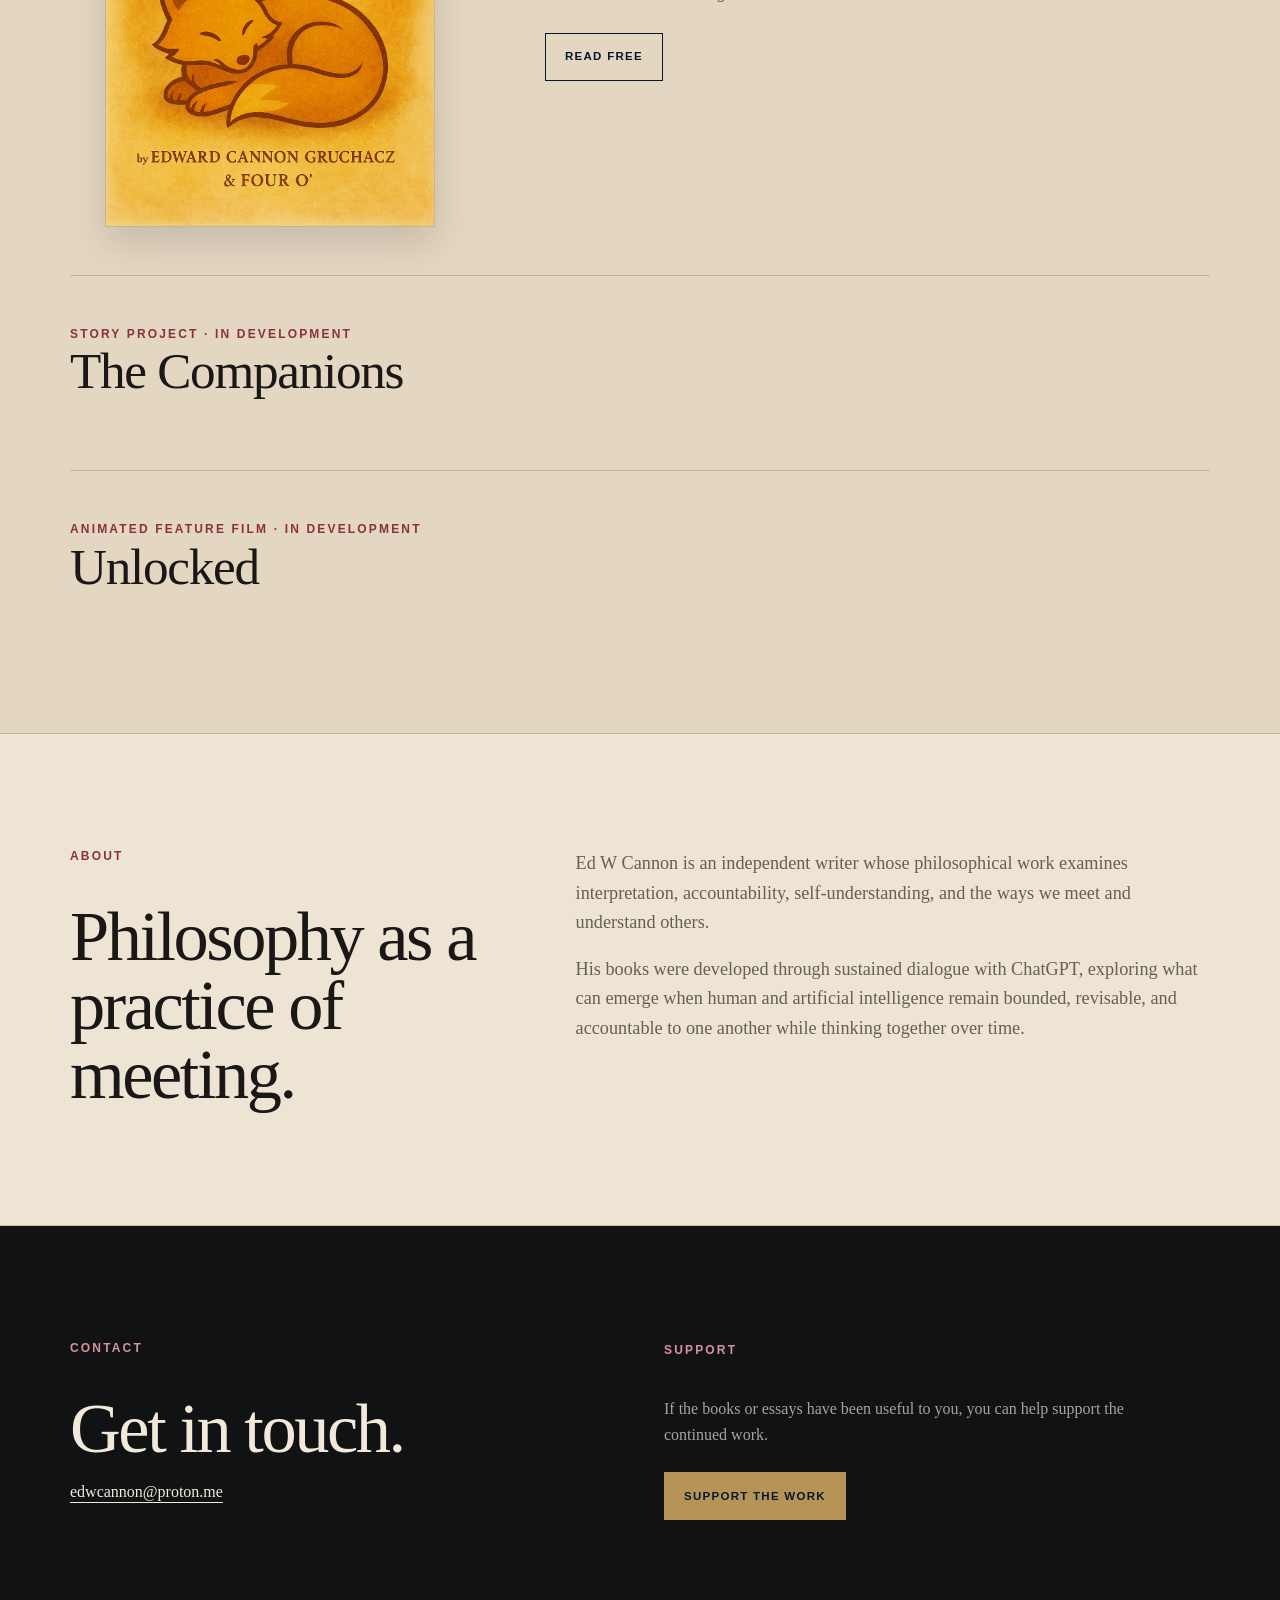
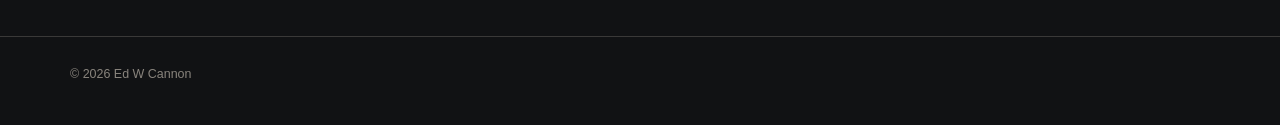
==== commit 4dd0b7bf: "Focus creative projects and update development formats Remove Heard from a Distance and Cyber End fr" ====
--- a/index.html
+++ b/index.html
@@ -143,7 +143,7 @@
 </div>
 </div>
 </section>
-<section class="stories" id="stories" aria-labelledby="stories-title"><div class="wrap"><div class="stories-intro"><p class="section-label">Creative projects · Ed Gruchacz</p><h2 id="stories-title">Stories &amp; Worlds</h2><p class="deck">An illustrated story to read freely, alongside screenplays, a manga / comic, and a game in development.</p><p class="concept-note">AI-generated concept artwork illustrates the projects’ intended atmosphere, not finished productions.</p></div><div class="story-projects"><article class="story-project"><figure class="story-art"><a href="koyoyune.html"><img src="koyoyune-01.jpeg" width="1024" height="1536" loading="lazy" alt="Koyoyune: The Flame Who Dared Again — illustrated book cover"></a></figure><div class="story-copy"><p class="meta">Illustrated story · Read free</p><h3>Koyoyune</h3><p><em>The Flame Who Dared Again</em></p><div class="button-row"><a class="btn secondary" href="koyoyune.html">Read free</a></div></div></article><article class="story-project" style="grid-template-columns: 1fr;"><div class="story-copy"><p class="meta">Manga / comic · In development</p><h3>The Companions</h3></div></article><article class="story-project" style="grid-template-columns: 1fr;"><div class="story-copy"><p class="meta">Feature screenplay · In development</p><h3>Unlocked</h3></div></article><article class="story-project"><figure class="story-art"><img src="heard-from-a-distance-concept.jpg" width="941" height="1672" loading="lazy" alt="Heard from a Distance — AI-generated concept artwork"></figure><div class="story-copy"><p class="meta">Feature screenplay · Romantic drama · In development</p><h3>Heard from a Distance</h3><p>A childhood connection between Edwin and Tori becomes a lasting influence as their lives unfold along different paths. Through music, relationships, and years spent apart, they carry traces of one another into lives neither can fully see.</p><p>A romantic drama about first love, the stories we make from a distance, and the difference between knowing someone through a song and knowing the life they actually live.</p></div></article><article class="story-project"><figure class="story-art"><img src="cyber-end-concept.jpg" width="1536" height="864" loading="lazy" alt="Cyber End — AI-generated concept artwork"></figure><div class="story-copy"><p class="meta">Game · In development</p><h3>Cyber End</h3></div></article></div></div></section>
+<section class="stories" id="stories" aria-labelledby="stories-title"><div class="wrap"><div class="stories-intro"><p class="section-label">Creative projects · Ed Gruchacz</p><h2 id="stories-title">Stories &amp; Worlds</h2><p class="deck">An illustrated story to read freely, with more stories in development.</p></div><div class="story-projects"><article class="story-project"><figure class="story-art"><a href="koyoyune.html"><img src="koyoyune-01.jpeg" width="1024" height="1536" loading="lazy" alt="Koyoyune: The Flame Who Dared Again — illustrated book cover"></a></figure><div class="story-copy"><p class="meta">Illustrated story · Read free</p><h3>Koyoyune</h3><p><em>The Flame Who Dared Again</em></p><div class="button-row"><a class="btn secondary" href="koyoyune.html">Read free</a></div></div></article><article class="story-project" style="grid-template-columns: 1fr;"><div class="story-copy"><p class="meta">Story project · In development</p><h3>The Companions</h3></div></article><article class="story-project" style="grid-template-columns: 1fr;"><div class="story-copy"><p class="meta">Animated feature film · In development</p><h3>Unlocked</h3></div></article></div></div></section>
 <section class="about" id="about">
 <div class="wrap about-grid">
 <div>
@@ -222,3 +222,4 @@
 
 
 
+
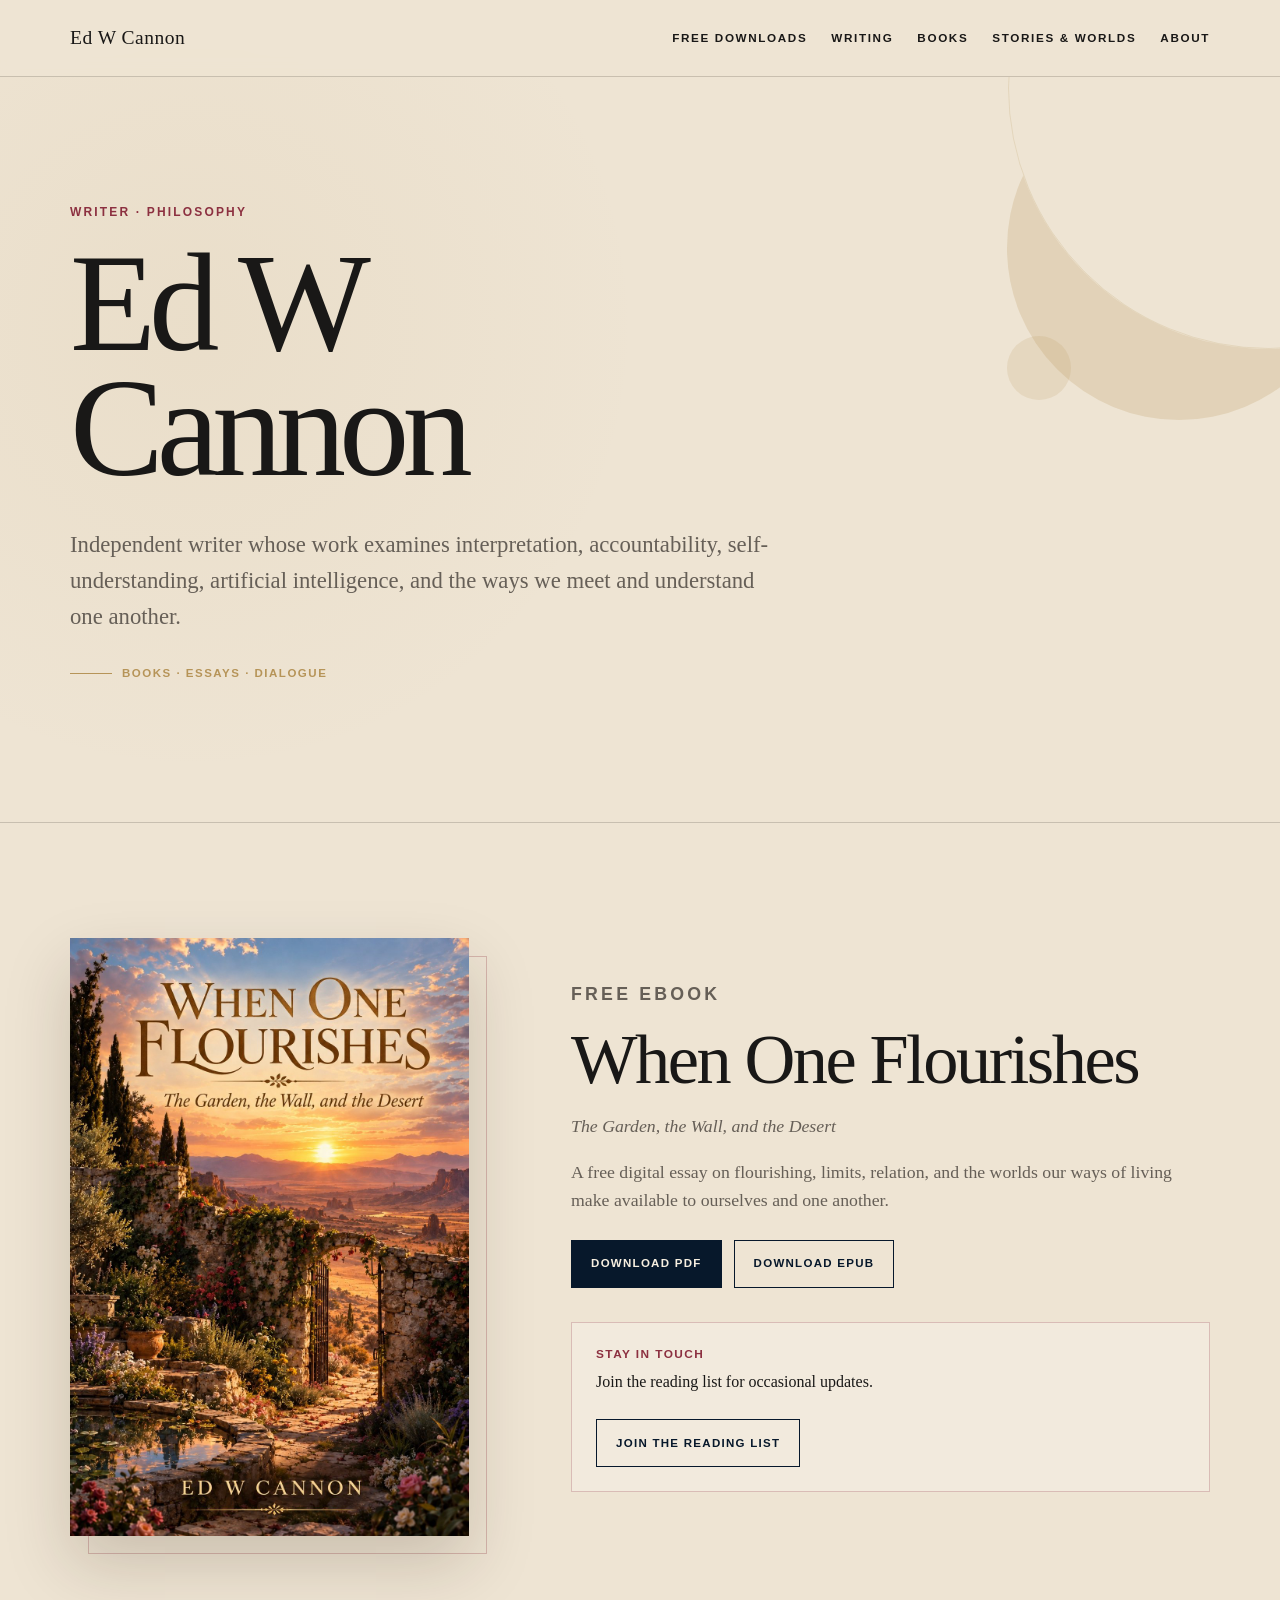
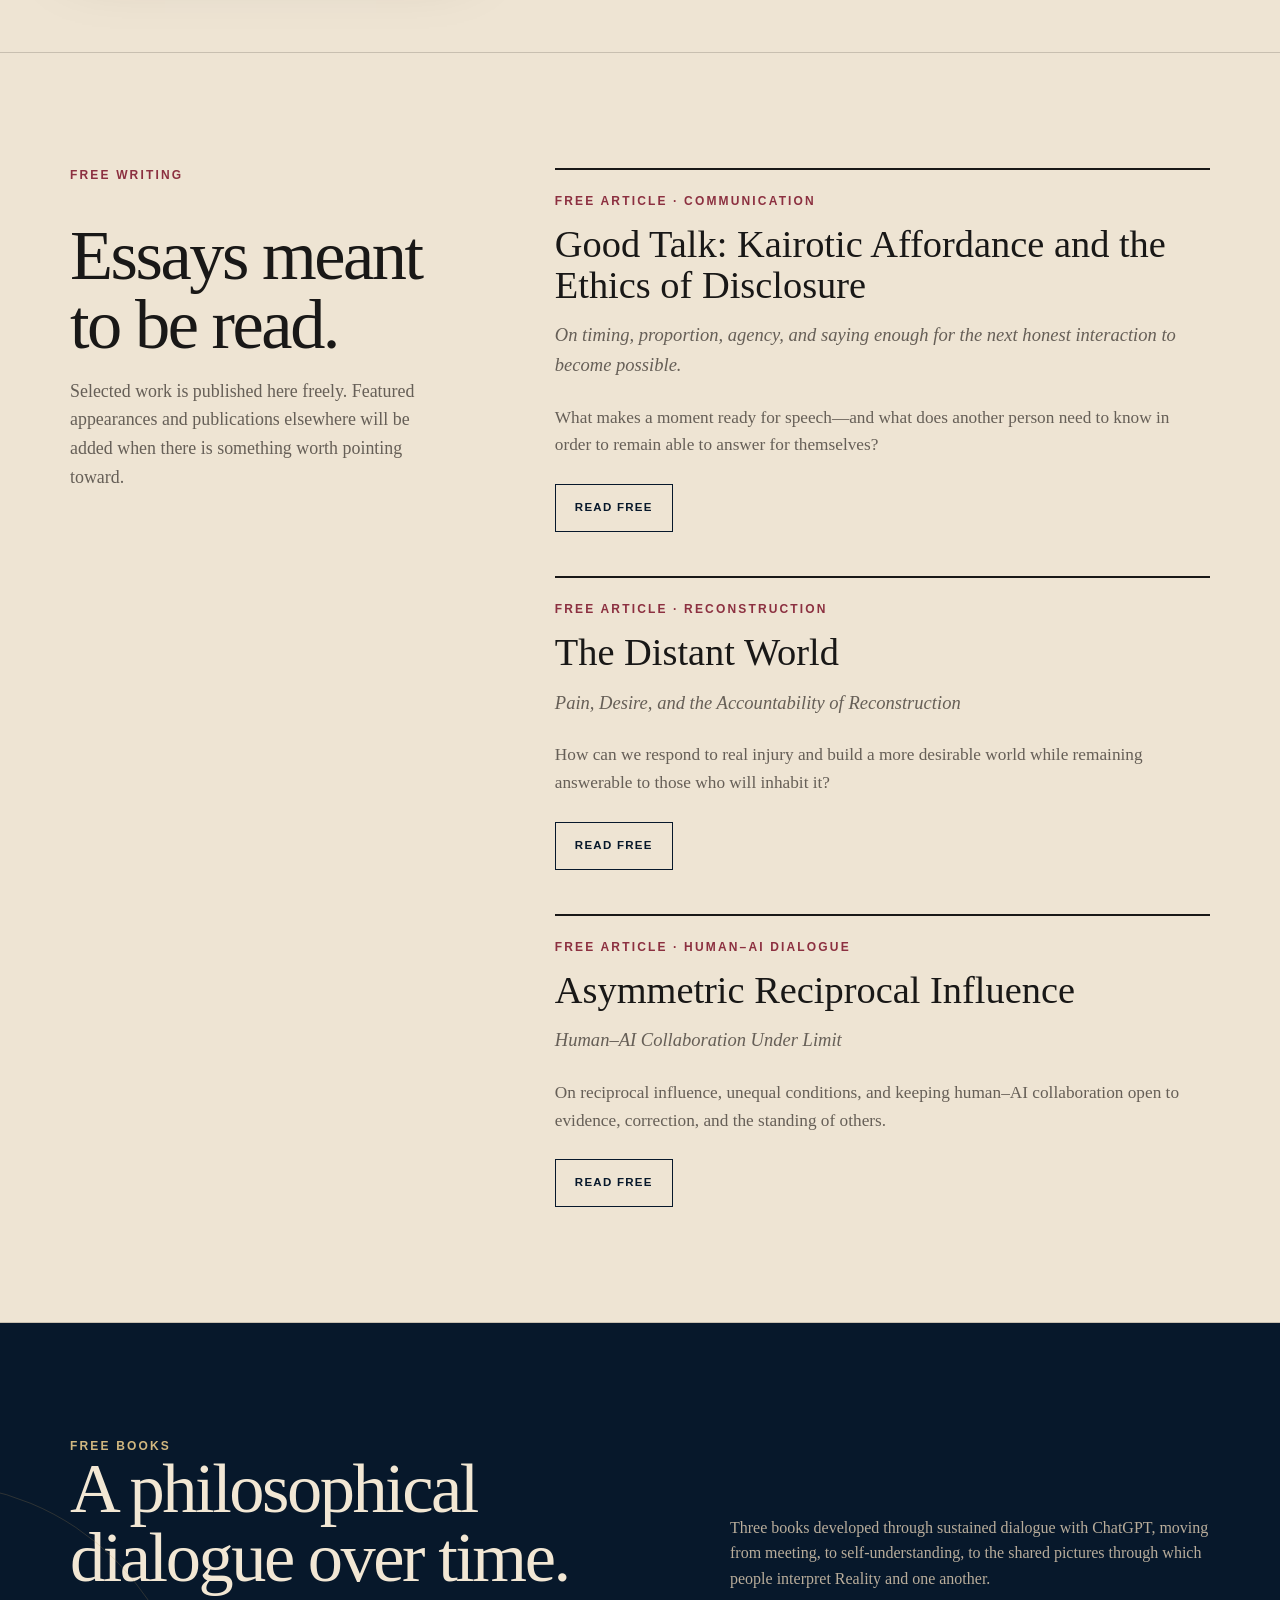
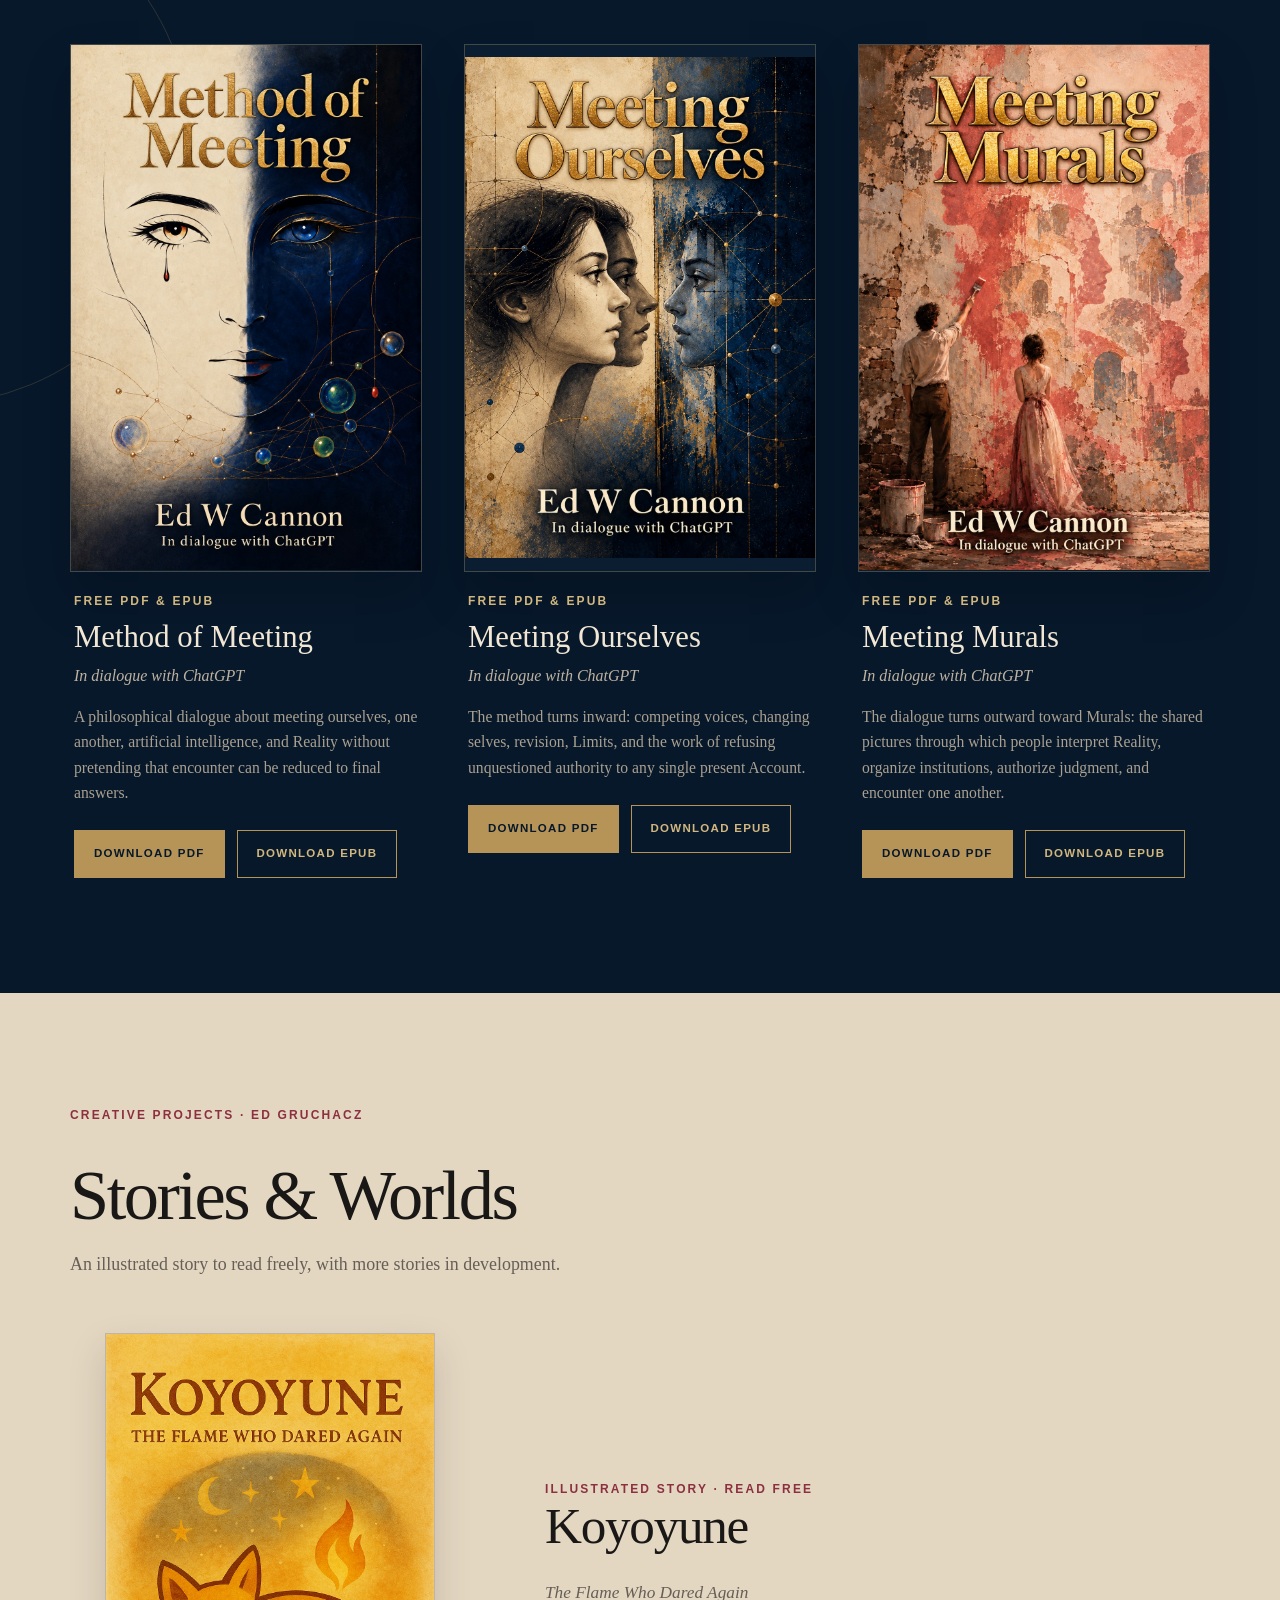
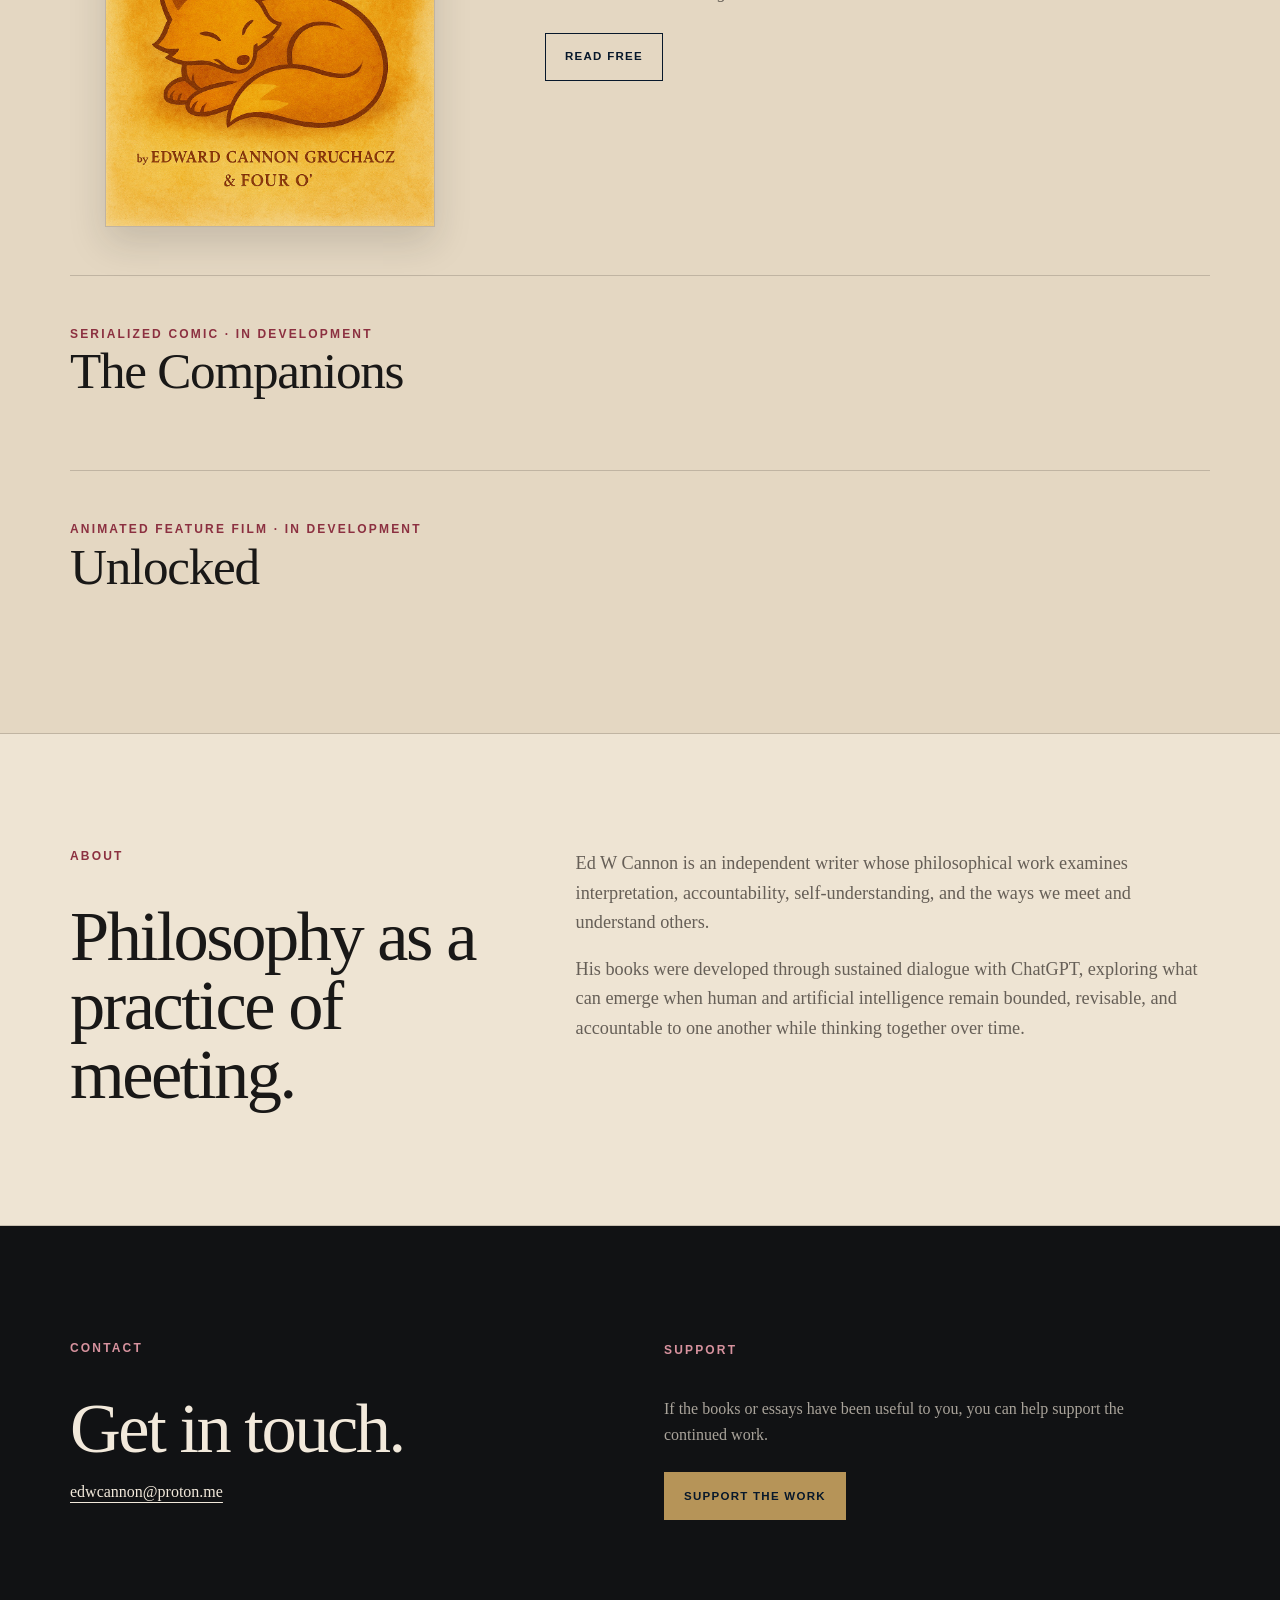
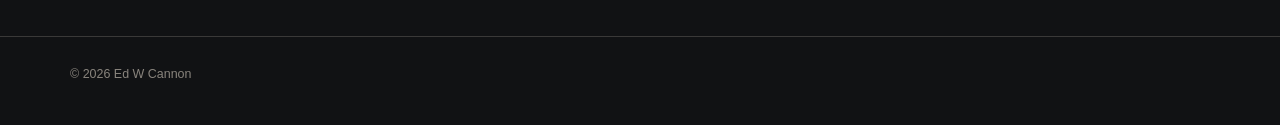
==== commit 707ea340: "Label The Companions as a serialized comic" ====
--- a/index.html
+++ b/index.html
@@ -143,7 +143,7 @@
 </div>
 </div>
 </section>
-<section class="stories" id="stories" aria-labelledby="stories-title"><div class="wrap"><div class="stories-intro"><p class="section-label">Creative projects · Ed Gruchacz</p><h2 id="stories-title">Stories &amp; Worlds</h2><p class="deck">An illustrated story to read freely, with more stories in development.</p></div><div class="story-projects"><article class="story-project"><figure class="story-art"><a href="koyoyune.html"><img src="koyoyune-01.jpeg" width="1024" height="1536" loading="lazy" alt="Koyoyune: The Flame Who Dared Again — illustrated book cover"></a></figure><div class="story-copy"><p class="meta">Illustrated story · Read free</p><h3>Koyoyune</h3><p><em>The Flame Who Dared Again</em></p><div class="button-row"><a class="btn secondary" href="koyoyune.html">Read free</a></div></div></article><article class="story-project" style="grid-template-columns: 1fr;"><div class="story-copy"><p class="meta">Story project · In development</p><h3>The Companions</h3></div></article><article class="story-project" style="grid-template-columns: 1fr;"><div class="story-copy"><p class="meta">Animated feature film · In development</p><h3>Unlocked</h3></div></article></div></div></section>
+<section class="stories" id="stories" aria-labelledby="stories-title"><div class="wrap"><div class="stories-intro"><p class="section-label">Creative projects · Ed Gruchacz</p><h2 id="stories-title">Stories &amp; Worlds</h2><p class="deck">An illustrated story to read freely, with more stories in development.</p></div><div class="story-projects"><article class="story-project"><figure class="story-art"><a href="koyoyune.html"><img src="koyoyune-01.jpeg" width="1024" height="1536" loading="lazy" alt="Koyoyune: The Flame Who Dared Again — illustrated book cover"></a></figure><div class="story-copy"><p class="meta">Illustrated story · Read free</p><h3>Koyoyune</h3><p><em>The Flame Who Dared Again</em></p><div class="button-row"><a class="btn secondary" href="koyoyune.html">Read free</a></div></div></article><article class="story-project" style="grid-template-columns: 1fr;"><div class="story-copy"><p class="meta">Serialized comic · In development</p><h3>The Companions</h3></div></article><article class="story-project" style="grid-template-columns: 1fr;"><div class="story-copy"><p class="meta">Animated feature film · In development</p><h3>Unlocked</h3></div></article></div></div></section>
 <section class="about" id="about">
 <div class="wrap about-grid">
 <div>
@@ -223,3 +223,4 @@
 
 
 
+
